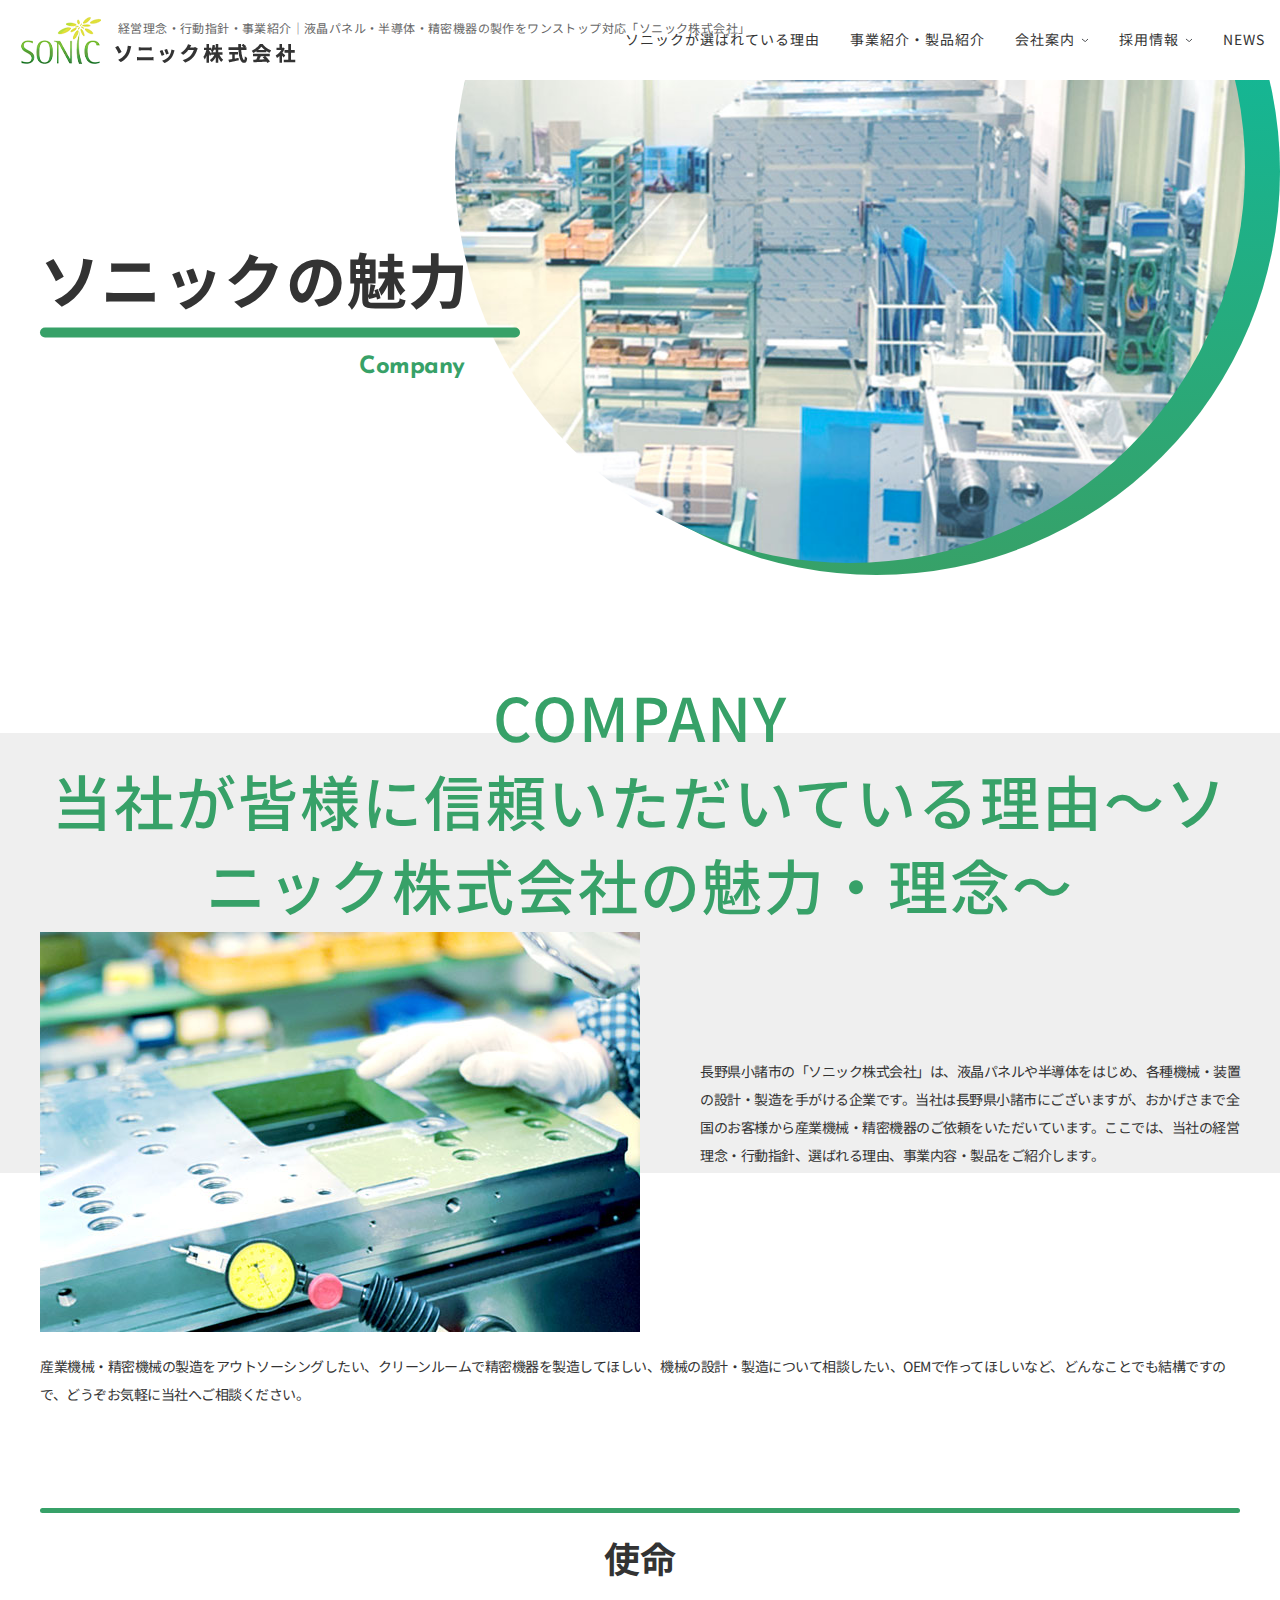
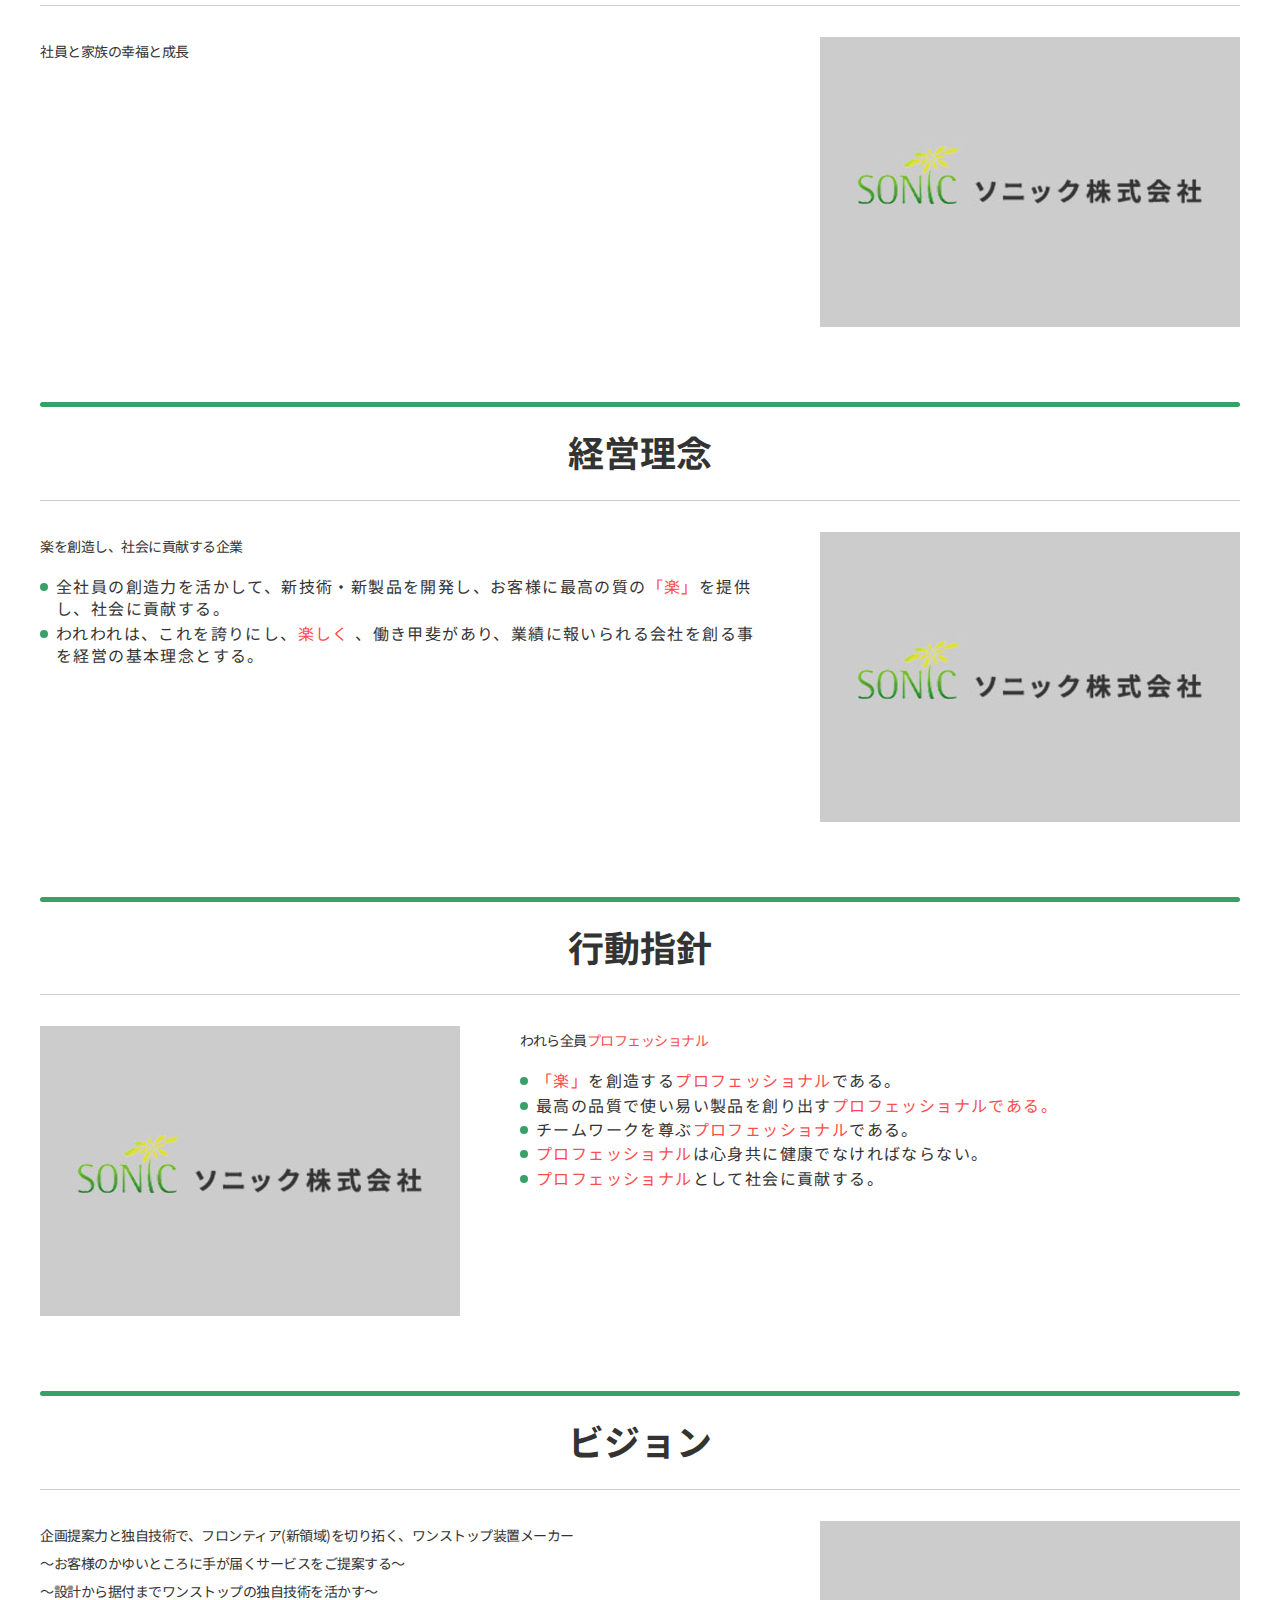
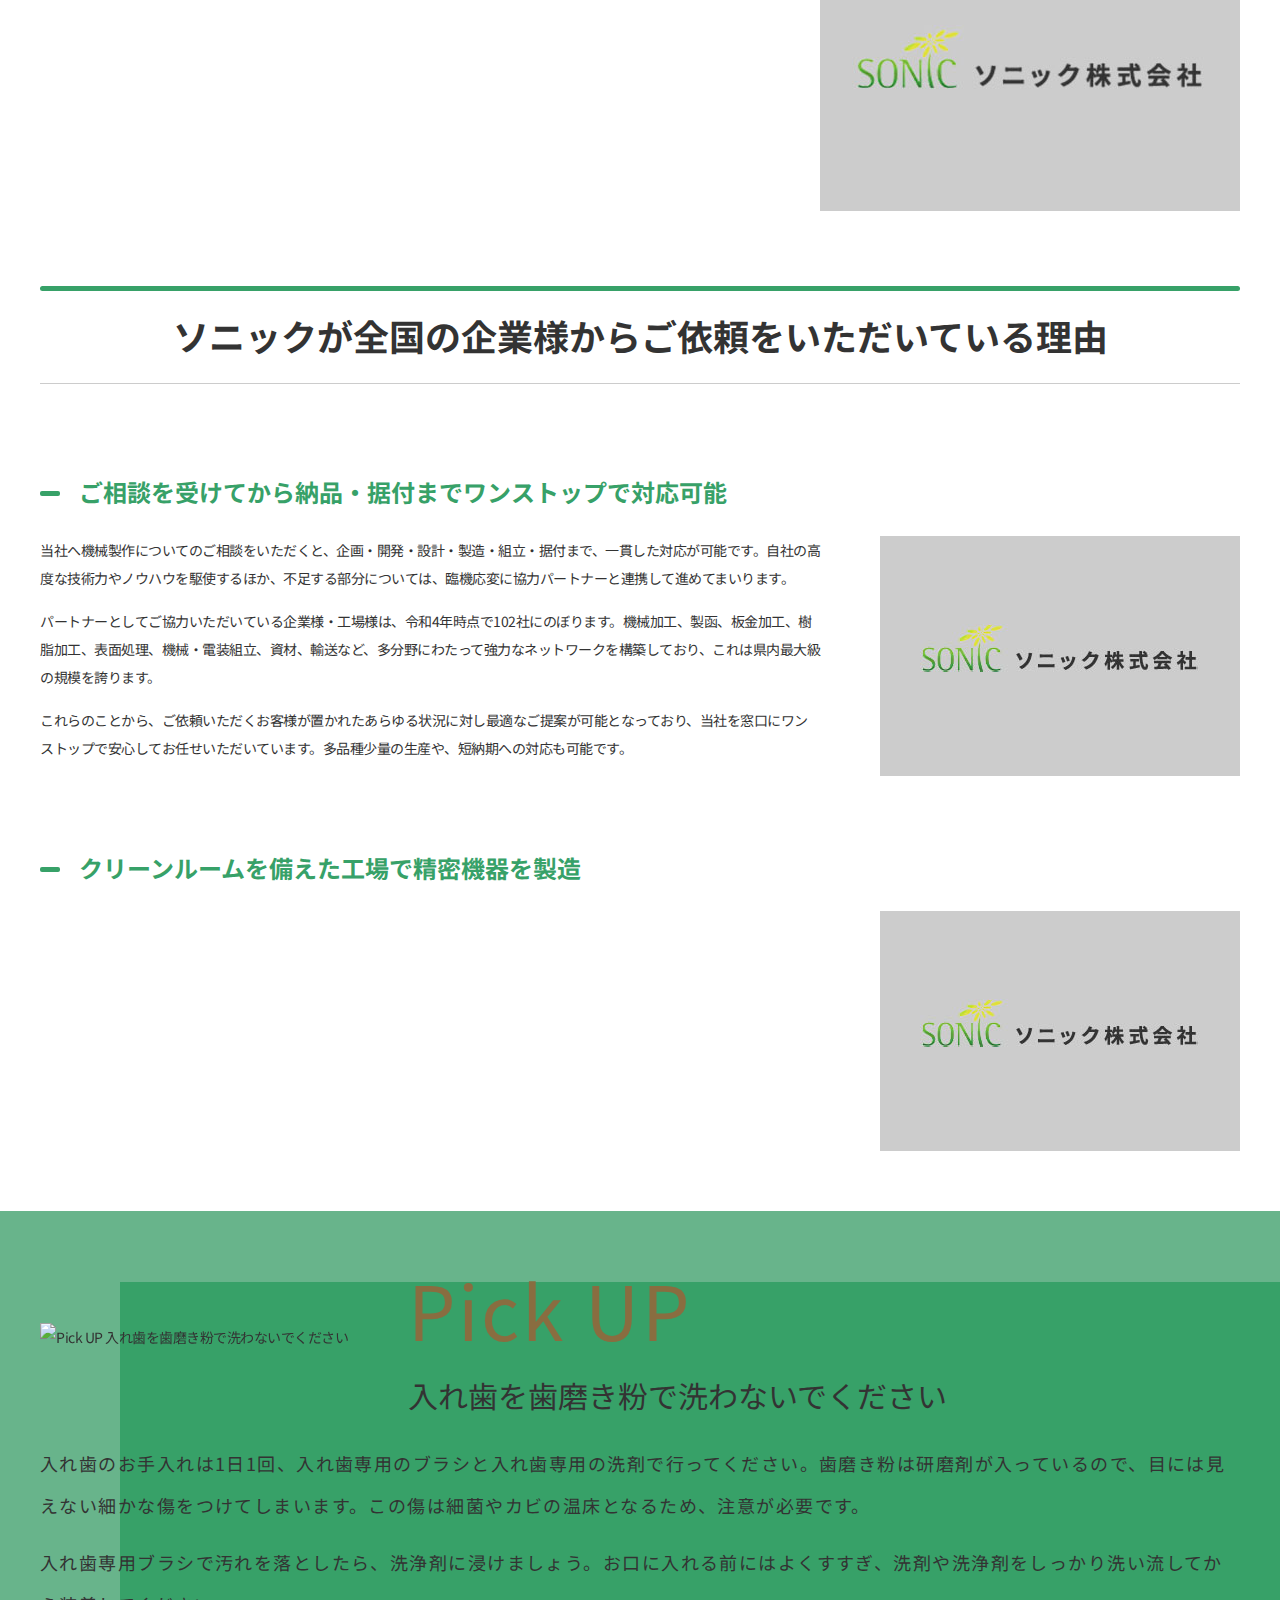
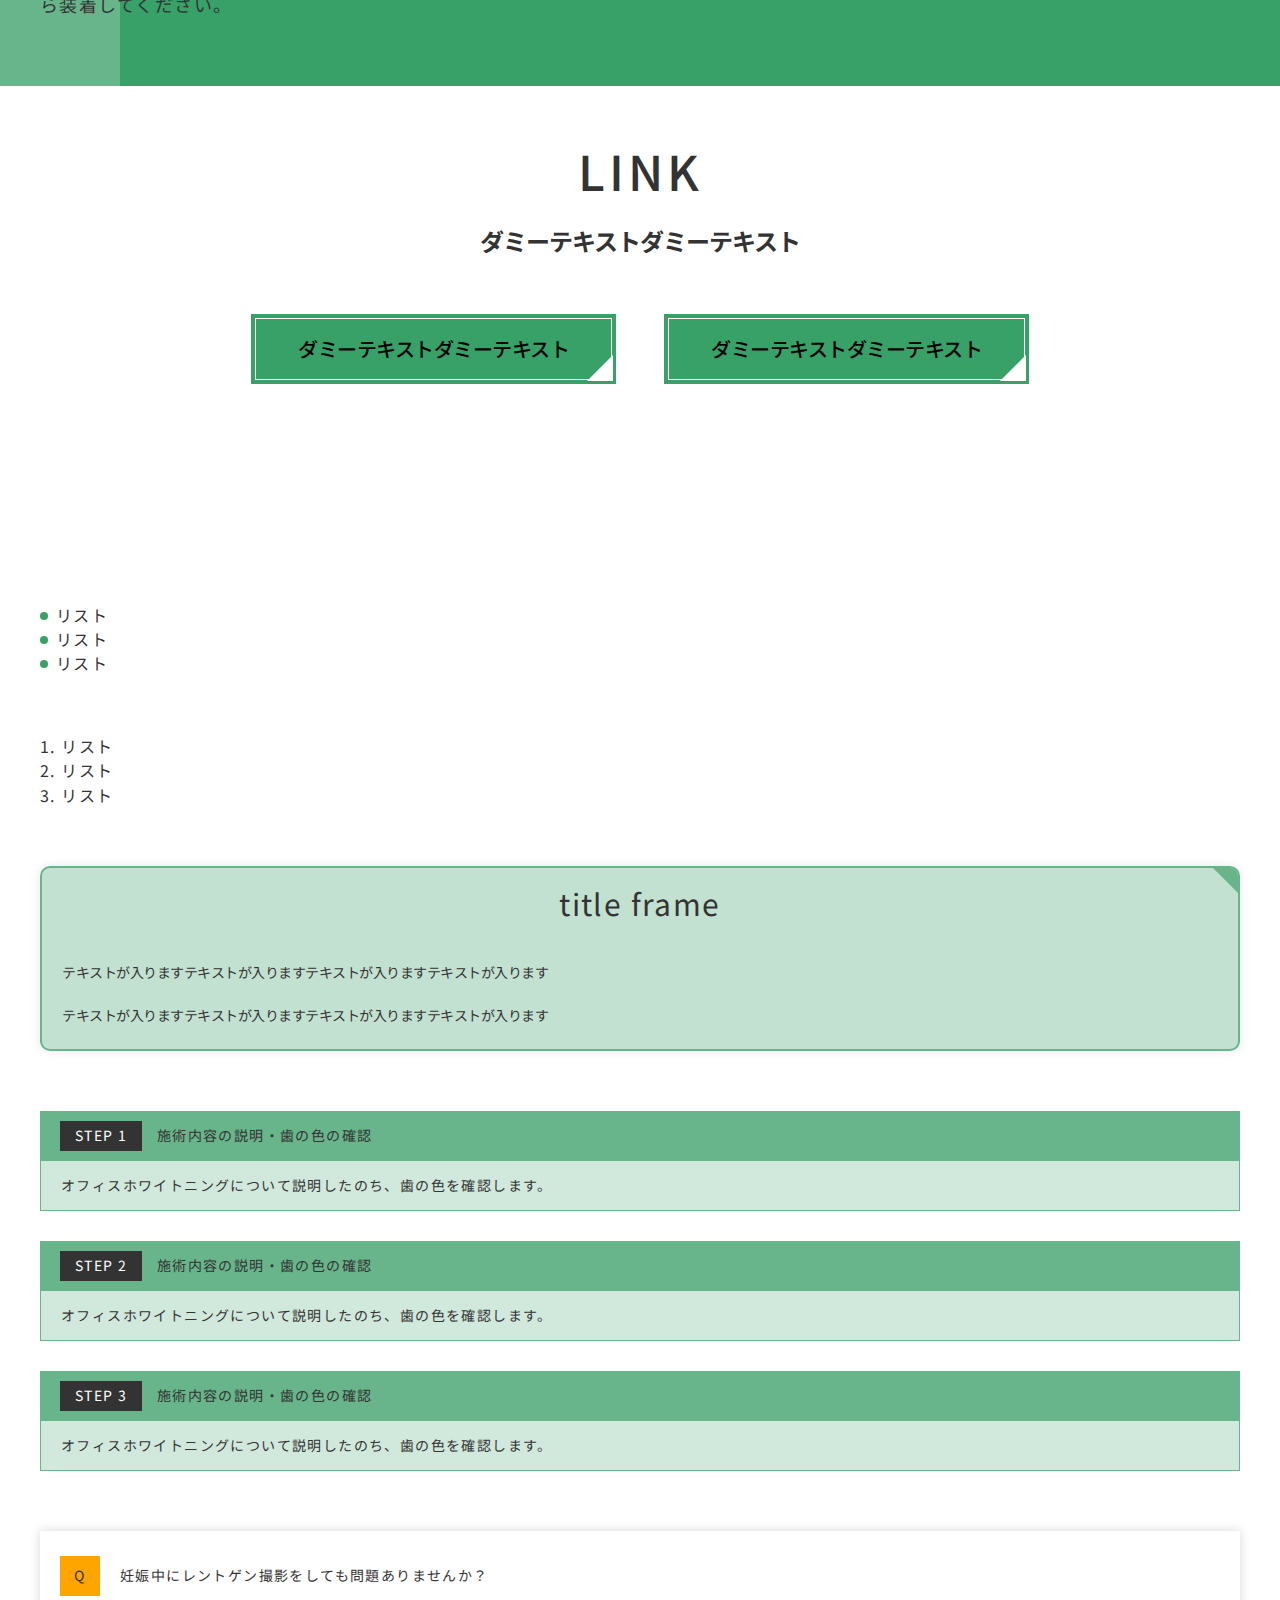
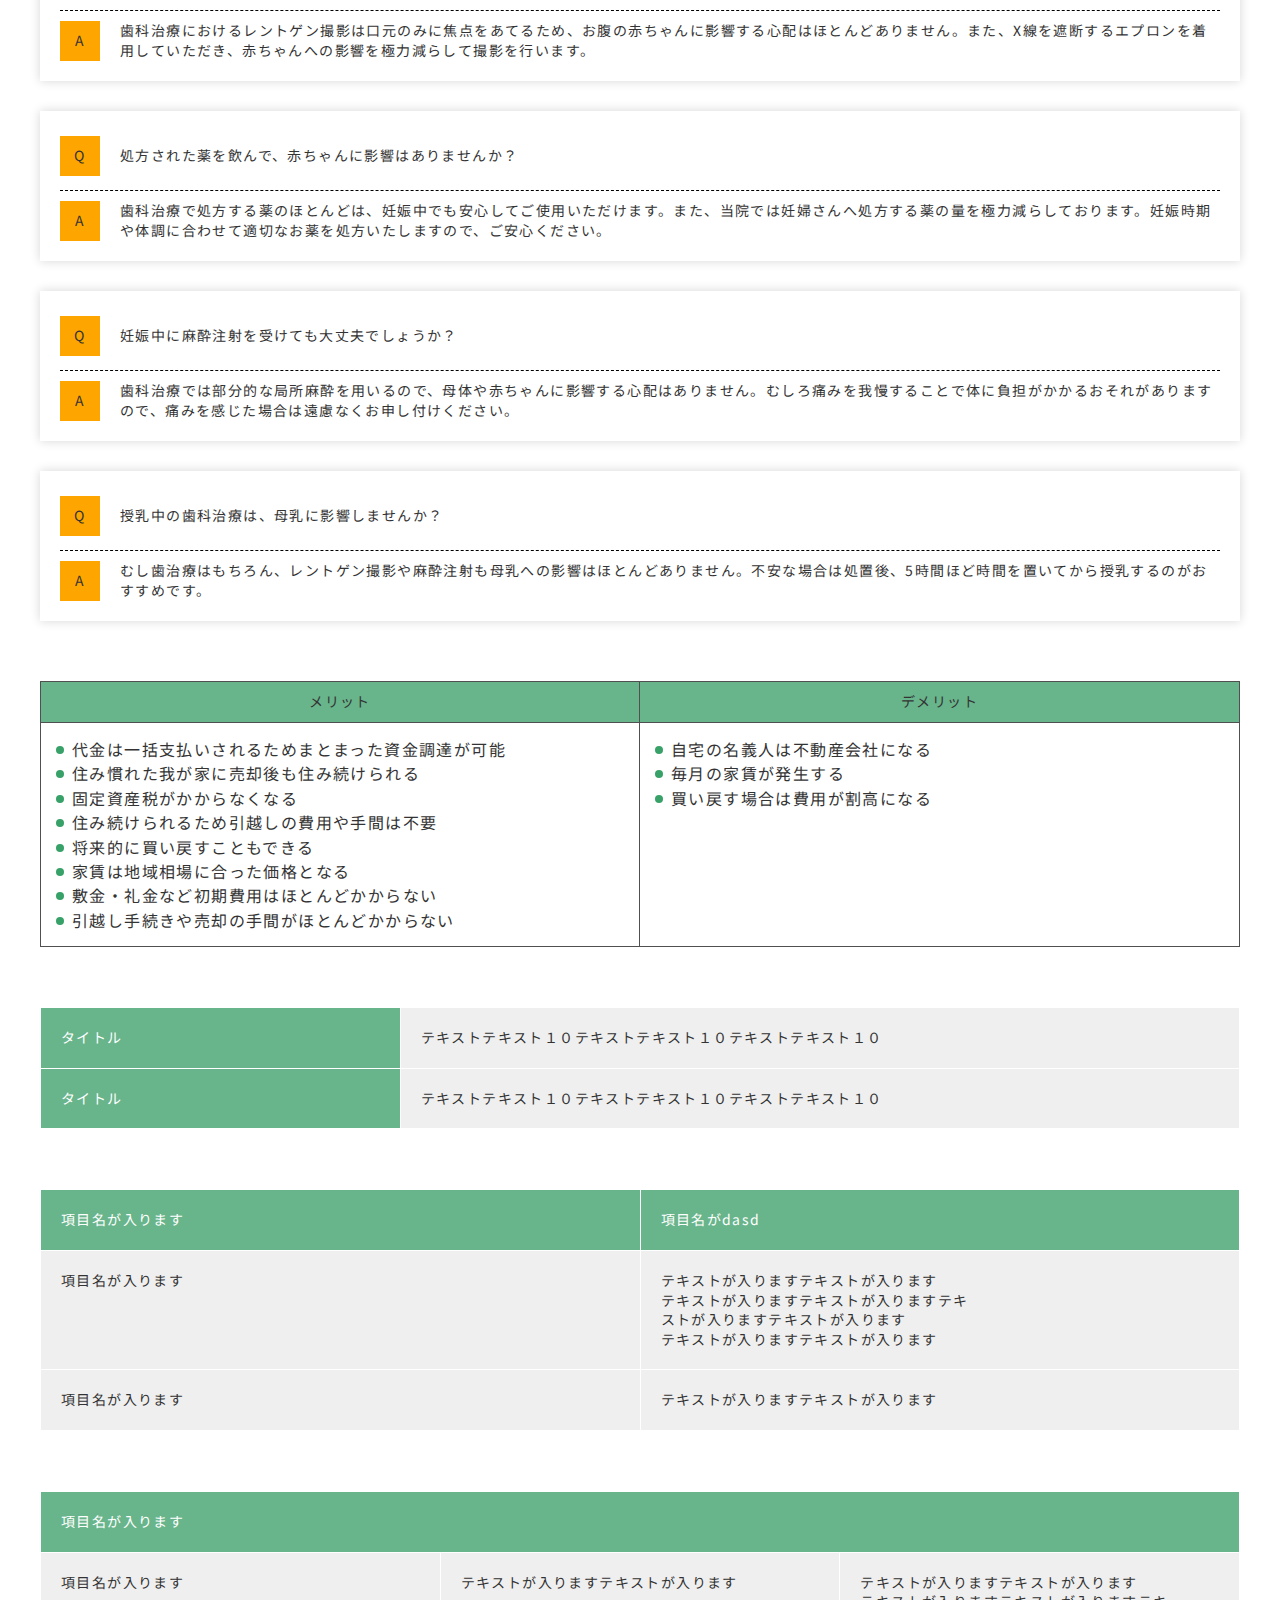
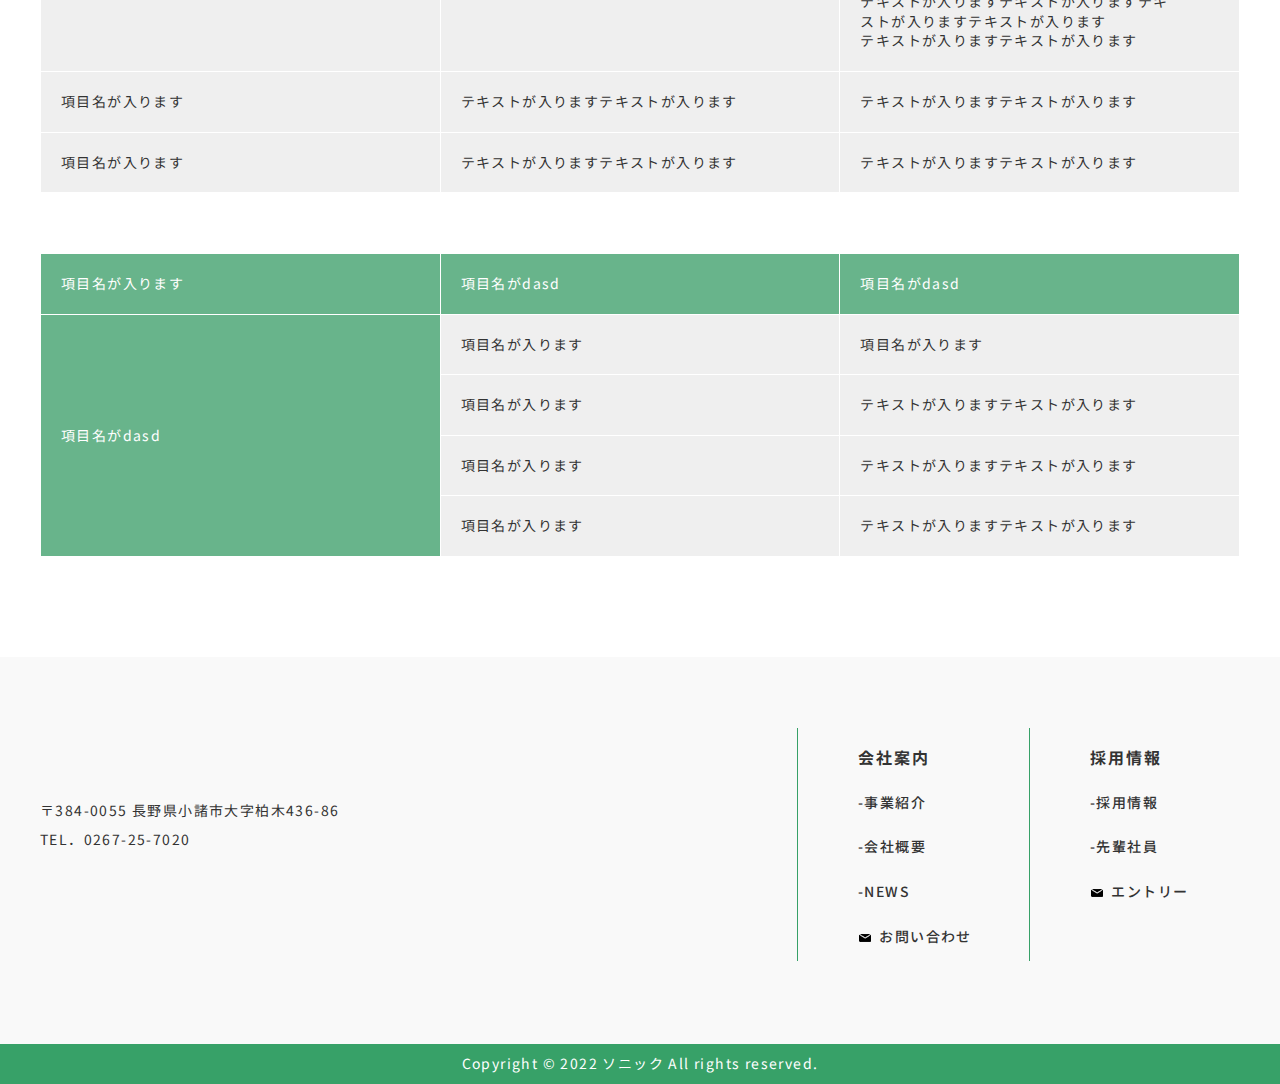
==== company/index.html @ 0eeb857e "update code under" ====
<!Doctype html>
<html lang="ja">

<head>
    <meta charset="UTF-8">
    <meta name="viewport" content="width=device-width, initial-scale=1">
    <meta name="format-detection" content="telephone=no">
    <title>経営理念・行動指針・事業紹介｜液晶パネル・半導体の設計・開発・組立・据付ならソニック株式会社</title>
    <meta name="keywords" content="特徴,魅力,クリーンルーム,精密機器,産業機械,製造,半導体,液晶パネル" />
    <meta name="description"
        content="長野県小諸市の「ソニック株式会社」のサービスの特徴やその魅力についてご説明します。本社クリーンルームでは、液晶パネルや半導体をはじめ精密な産業機械・各種装置を製造し、多種少量のご注文やOEM製品の製作にも対応しています。" />
    <meta http-equiv="Content-Style-Type" content="text/css" />
    <meta http-equiv="Content-Script-Type" content="text/javascript" />
    <link rel="shortcut icon" href="../images/favicon.ico" type="image/x-icon">
    <!-- CSS -->
    <link href="../css/styles.css" rel="stylesheet" type="text/css" />
    <link href="../css/responsive.css" rel="stylesheet" type="text/css" />
    <link href="../css/under.css" rel="stylesheet" type="text/css" />
    <link href="../css/under_responsive.css" rel="stylesheet" type="text/css" />

    <!-- Global site tag (gtag.js) - Google Analytics -->
    <script async src="https://www.googletagmanager.com/gtag/js?id=UA-151246925-73"></script>
    <script>
        window.dataLayer = window.dataLayer || [];
        function gtag() { dataLayer.push(arguments); }
        gtag('js', new Date());

        gtag('config', 'UA-151246925-73');
    </script>

    <script type="application/ld+json">
	{
        "@context": "http://schema.org",
        "@type": "BreadcrumbList",
        "itemListElement": 
        [
            {
                "@type": "ListItem",
                "position": 1,
                "item": {	
                    "@id": "https://www.sonic21.co.jp/",
                    "name": "液晶パネル・半導体の設計・開発・組立・据付ならソニック株式会社"
                }
            },
            {
                "@type": "ListItem",
                "position": 2,
                "item": {
                    "@id": "https://www.sonic21.co.jp/company/index.html",
                    "name": "経営理念・行動指針・事業紹介｜液晶パネル・半導体の設計・開発・組立・据付ならソニック株式会社"
                }
            }
        ]
	}
    </script>

</head>

<body class="under">
    <div id="wrapper">
        <header id="header">
            <div class="container">
                <div class="header-main">
                    <h1>経営理念・行動指針・事業紹介｜液晶パネル・半導体・精密機器の製作をワンストップ対応「ソニック株式会社」</h1>
                    <div class="logo">
                        <a href="https://www.sonic21.co.jp/">
                            <img src="../images/logo.png" loading="lazy" width="275" height="47"
                                alt="「液晶・半導体の設計・開発・組立ならソニック株式会社」">
                        </a>
                    </div>
                    <div class="header-menu">
                        <ul class="menu-list">
                            <li>
                                <a href="company/index.html">
                                    ソニックが選ばれている理由
                                </a>
                            </li>
                            <li>
                                <a href="company/index.html">
                                    事業紹介・製品紹介
                                </a>
                            </li>
                            <li class="dropdown">
                                <span>
                                    会社案内
                                </span>
                                <ul class="sub-menu">
                                    <li>
                                        <a href="company/about.html" class="mu-tam">会社概要</a>
                                    </li>
                                    <li>
                                        <a href="contact/" class="mu-email">お問い合わせ </a>
                                    </li>
                                </ul>
                            </li>

                            <li class="dropdown">
                                <span>
                                    採用情報
                                </span>
                                <ul class="sub-menu sbm">
                                    <li>
                                        <a href="recruit/entry/" class="mu-tam">採用情報・募集要項</a>
                                    </li>
                                    <li>
                                        <a href="recruit/index.html" class="mu-tam">先輩インタビュー</a>
                                    </li>
                                    <li>
                                        <a href="recruit/entry/" class="mu-email">エントリー</a>
                                    </li>
                                </ul>
                            </li>
                            <li>
                                <a href="news/">
                                    NEWS
                                </a>
                            </li>
                        </ul>
                    </div>

                    <div class="hamburger-btn ham-off">
                        <!-- <div class="bar"></div> -->
                        <div class="ham-bg"></div>
                        <div class="ham-hv">
                            <div><span><span></span></span></div>
                            <div><span><span></span></span></div>
                            <div><span><span></span></span></div>
                        </div>
                    </div>
                </div>
            </div>
        </header>
        <!-- end #header-->
        <main id="main" class="main-under">
            <!-- top info = main visual -->
            <div id="mainvisual">
                <div class="container-1200">
                    <div class="uvisual-wrapper">
                        <div class="uvisual-txt">
                            <h2>ソニックの魅力</h2>
                            <p class="upage-title">Company</p>
                        </div>
                        <div class="uvisual-ig">
                            <div class="uvis-img"></div>
                        </div>
                    </div>
                </div>
            </div>
            <!-- end #top_info -->

            <div id="content">
                <div id="topic-path">
                    <ul class="topic-list">
                        <li><a href="#">ホーム</a></li>
                        <li>ソニックの魅力</li>
                    </ul>
                </div>

                <div class="section sech3">
                    <div class="under-bx">
                        <h3 class="h3">
                            <span class="h3-en">
                                company
                            </span>
                            <span class="h3-jp">
                                当社が皆様に信頼いただいている理由～ソニック株式会社の魅力・理念～
                            </span>
                        </h3>

                        <div class="sech3-text mb20">
                            <div class="sech3-img">
                                <img src="../images/under-img01.jpg" alt="当社が皆様に信頼いただいている理由～ソニック株式会社の魅力・理念～">
                            </div>
                            <p>
                                長野県小諸市の「ソニック株式会社」は、液晶パネルや半導体をはじめ、各種機械・装置の設計・製造を手がける企業です。当社は長野県小諸市にございますが、おかげさまで全国のお客様から産業機械・精密機器のご依頼をいただいています。ここでは、当社の経営理念・行動指針、選ばれる理由、事業内容・製品をご紹介します。
                            </p>
                        </div>

                        <p>
                            産業機械・精密機械の製造をアウトソーシングしたい、クリーンルームで精密機器を製造してほしい、機械の設計・製造について相談したい、OEMで作ってほしいなど、どんなことでも結構ですので、どうぞお気軽に当社へご相談ください。
                        </p>
                    </div>
                </div>

                <div class="section sech4 clearfix">
                    <div class="under-bx">
                        <h4 class="h4">使命</h4>
                        <p class="img-r"><img src="../images/under-img02.jpg" alt="使命">
                        </p>
                        <p>
                            社員と家族の幸福と成長
                        </p>
                    </div>
                </div>

                <div class="section sech4 clearfix">
                    <div class="under-bx">
                        <h4 class="h4">経営理念</h4>
                        <p class="img-r"><img src="../images/under-img02.jpg" alt="経営理念">
                        </p>
                        <p>
                            楽を創造し、社会に貢献する企業
                        </p>
                        <ul class="under-list">
                            <li>全社員の創造力を活かして、新技術・新製品を開発し、お客様に最高の質の<span class="red-cl">「楽」</span>を提供し、社会に貢献する。</li>
                            <li>われわれは、これを誇りにし、<span class="red-cl">楽しく</span> 、働き甲斐があり、業績に報いられる会社を創る事を経営の基本理念とする。</li>
                        </ul>
                    </div>
                </div>

                
                <div class="section sech4 clearfix">
                    <div class="under-bx">
                        <h4 class="h4">行動指針</h4>
                        <p class="img-l"><img src="../images/under-img02.jpg" alt="行動指針">
                        </p>
                        <p>
                            われら全員<span class="red-cl">プロフェッショナル</span>
                        </p>
                        <ul class="under-list">
                            <li><span class="red-cl">「楽」</span>を創造する<span class="red-cl">プロフェッショナル</span>である。</li>
                            <li>最高の品質で使い易い製品を創り出す<span class="red-cl">プロフェッショナルである。</span></li>

                            <li>チームワークを尊ぶ<span class="red-cl">プロフェッショナル</span>である。</li>
                            <li><span class="red-cl">プロフェッショナル</span>は心身共に健康でなければならない。</li>
                            <li><span class="red-cl">プロフェッショナル</span>として社会に貢献する。</li>
                        </ul>
                    </div>
                </div>

                <div class="section sech4 clearfix">
                    <div class="under-bx">
                        <h4 class="h4">ビジョン</h4>
                        <p class="img-r"><img src="../images/under-img02.jpg" alt="ビジョン">
                        </p>
                        <p>
                            企画提案力と独自技術で、フロンティア(新領域)を切り拓く、ワンストップ装置メーカー　<br>
                            ～お客様のかゆいところに手が届くサービスをご提案する～ <br>
                            ～設計から据付までワンストップの独自技術を活かす～
                        </p>
                    </div>
                </div>

                <div class="section sech4 clearfix">
                    <div class="under-bx">
                        <h4 class="h4">ソニックが全国の企業様からご依頼をいただいている理由</h4>
                    </div>
                </div>

                <div class="section clearfix sech5">
                    <div class="under-bx">
                        <h5 class="h5">ご相談を受けてから納品・据付までワンストップで対応可能</h5>
                        <p class="img-r "><img src="../images/under-img03.jpg" alt="ご相談を受けてから納品・据付までワンストップで対応可能">
                        </p>
                        <p>
                            当社へ機械製作についてのご相談をいただくと、企画・開発・設計・製造・組立・据付まで、一貫した対応が可能です。自社の高度な技術力やノウハウを駆使するほか、不足する部分については、臨機応変に協力パートナーと連携して進めてまいります。
                        </p>
                        <p>
                            パートナーとしてご協力いただいている企業様・工場様は、令和4年時点で102社にのぼります。機械加工、製函、板金加工、樹脂加工、表面処理、機械・電装組立、資材、輸送など、多分野にわたって強力なネットワークを構築しており、これは県内最大級の規模を誇ります。
                        </p>
                        <p>
                            これらのことから、ご依頼いただくお客様が置かれたあらゆる状況に対し最適なご提案が可能となっており、当社を窓口にワンストップで安心してお任せいただいています。多品種少量の生産や、短納期への対応も可能です。
                        </p>
                    </div>
                </div>

                <div class="section clearfix sech5">
                    <div class="under-bx">
                        <h5 class="h5">クリーンルームを備えた工場で精密機器を製造</h5>
                        <p class="img-r "><img src="../images/under-img03.jpg" alt="クリーンルームを備えた工場で精密機器を製造">
                        </p>
                        
                    </div>
                </div>








                <div class="section">
                    <div class="under-pickup clearfix">
                        <div class="pu-wrapper">
                            <h4>
                                <span class="pu-en">Pick UP</span>
                                <span class="pu-jp">入れ歯を歯磨き粉で洗わないでください</span>
                            </h4>

                            <p class="pu-img"><img src="https://via.placeholder.com/600x400"
                                    alt="Pick UP 入れ歯を歯磨き粉で洗わないでください"></p>

                            <div class="pu-desc">
                                <p>入れ歯のお手入れは1日1回、入れ歯専用のブラシと入れ歯専用の洗剤で行ってください。歯磨き粉は研磨剤が入っているので、目には見えない細かな傷をつけてしまいます。この傷は細菌やカビの温床となるため、注意が必要です。
                                </p>
                                <p>入れ歯専用ブラシで汚れを落としたら、洗浄剤に浸けましょう。お口に入れる前にはよくすすぎ、洗剤や洗浄剤をしっかり洗い流してから装着してください。</p>
                            </div>
                        </div>
                    </div>
                </div>

                <div class="under-link">
                    <div class="lk-head">
                        <h4 class="lk-tt">
                            Link
                        </h4>
                        <p class="lk-desc">
                            ダミーテキストダミーテキスト
                        </p>
                    </div>

                    <ul class="under-anc">
                        <li><a href="#">ダミーテキストダミーテキスト</a></li>
                        <li><a href="#">ダミーテキストダミーテキスト</a></li>
                    </ul>

                </div>

                <div class="section">
                    <ul class="under-list">
                        <li>リスト</li>
                        <li>リスト</li>
                        <li>リスト</li>
                    </ul>
                </div>

                <div class="section">
                    <ul class="under-list ulist-num">
                        <li>リスト</li>
                        <li>リスト</li>
                        <li>リスト</li>
                    </ul>
                </div>

                <div class="section">
                    <div class="under-frame">
                        <h5 class="frm-tt">
                            title frame
                        </h5>
                        <p>テキストが入りますテキストが入りますテキストが入りますテキストが入ります</p>
                        <p>テキストが入りますテキストが入りますテキストが入りますテキストが入ります</p>
                    </div>
                </div>

                <div class="section">
                    <div class="under-step">
                        <dl>
                            <dt>
                                <div class="step-tt">
                                    <span class="step-num">step 1</span>
                                    施術内容の説明・歯の色の確認
                                </div>
                            </dt>
                            <dd>
                                オフィスホワイトニングについて説明したのち、歯の色を確認します。
                            </dd>
                        </dl>
                        <dl>
                            <dt>
                                <div class="step-tt">
                                    <span class="step-num">step 2</span>
                                    施術内容の説明・歯の色の確認
                                </div>
                            </dt>
                            <dd>
                                オフィスホワイトニングについて説明したのち、歯の色を確認します。
                            </dd>
                        </dl>
                        <dl>
                            <dt>
                                <div class="step-tt">
                                    <span class="step-num">step 3</span>
                                    施術内容の説明・歯の色の確認
                                </div>
                            </dt>
                            <dd>
                                オフィスホワイトニングについて説明したのち、歯の色を確認します。
                            </dd>
                        </dl>
                    </div>
                </div>

                <div class="section">
                    <div class="qa-list">
                        <dl class="qa-item">
                            <dt>
                                <span class="qa-kt">Q</span>
                                妊娠中にレントゲン撮影をしても問題ありませんか？
                            </dt>
                            <dd>
                                <span class="qa-kt">A</span>
                                歯科治療におけるレントゲン撮影は口元のみに焦点をあてるため、お腹の赤ちゃんに影響する心配はほとんどありません。また、X線を遮断するエプロンを着用していただき、赤ちゃんへの影響を極力減らして撮影を行います。
                            </dd>
                        </dl>

                        <dl class="qa-item">
                            <dt>
                                <span class="qa-kt">Q</span>
                                処方された薬を飲んで、赤ちゃんに影響はありませんか？
                            </dt>
                            <dd>
                                <span class="qa-kt">A</span>
                                歯科治療で処方する薬のほとんどは、妊娠中でも安心してご使用いただけます。また、当院では妊婦さんへ処方する薬の量を極力減らしております。妊娠時期や体調に合わせて適切なお薬を処方いたしますので、ご安心ください。
                            </dd>
                        </dl>

                        <dl class="qa-item">
                            <dt>
                                <span class="qa-kt">Q</span>
                                妊娠中に麻酔注射を受けても大丈夫でしょうか？
                            </dt>
                            <dd>
                                <span class="qa-kt">A</span>
                                歯科治療では部分的な局所麻酔を用いるので、母体や赤ちゃんに影響する心配はありません。むしろ痛みを我慢することで体に負担がかかるおそれがありますので、痛みを感じた場合は遠慮なくお申し付けください。
                            </dd>
                        </dl>

                        <dl class="qa-item">
                            <dt>
                                <span class="qa-kt">Q</span>
                                授乳中の歯科治療は、母乳に影響しませんか？
                            </dt>
                            <dd>
                                <span class="qa-kt">A</span>
                                むし歯治療はもちろん、レントゲン撮影や麻酔注射も母乳への影響はほとんどありません。不安な場合は処置後、5時間ほど時間を置いてから授乳するのがおすすめです。
                            </dd>
                        </dl>
                    </div>
                </div>

                <div class="section">
                    <div class="under-clm col2">
                        <dl>
                            <dt>
                                メリット
                            </dt>
                            <dd>
                                <ul class="under-list">
                                    <li>代金は一括支払いされるためまとまった資金調達が可能</li>
                                    <li>住み慣れた我が家に売却後も住み続けられる</li>
                                    <li>固定資産税がかからなくなる</li>
                                    <li>住み続けられるため引越しの費用や手間は不要</li>
                                    <li>将来的に買い戻すこともできる</li>
                                    <li>家賃は地域相場に合った価格となる</li>
                                    <li>敷金・礼金など初期費用はほとんどかからない</li>
                                    <li>引越し手続きや売却の手間がほとんどかからない</li>
                                </ul>
                            </dd>
                        </dl>
                        <dl>
                            <dt>
                                デメリット
                            </dt>
                            <dd>
                                <ul class="under-list">
                                    <li>自宅の名義人は不動産会社になる</li>
                                    <li>毎月の家賃が発生する</li>
                                    <li>買い戻す場合は費用が割高になる</li>
                                </ul>
                            </dd>
                        </dl>
                    </div>
                </div>

                <div class="section">
                    <table class="under-tbl tbl-block">
                        <tr>
                            <th class="w30">タイトル</th>
                            <td>テキストテキスト１０テキストテキスト１０テキストテキスト１０</td>
                        </tr>
                        <tr>
                            <th class="w30">タイトル</th>
                            <td>テキストテキスト１０テキストテキスト１０テキストテキスト１０</td>
                        </tr>
                    </table>
                </div>

                <div class="section">
                    <p class="tbl-note sp">※表は左右にスクロールして確認することができます</p>
                    <div class="tbl-scroll">
                        <table class="under-tbl">
                            <thead>
                                <tr>
                                    <th class="w50">項目名が入ります</th>
                                    <th class="w50">項目名がdasd</th>
                                </tr>
                            </thead>
                            <tbody>
                                <tr>
                                    <td>項目名が入ります</td>
                                    <td>テキストが入りますテキストが入ります <br> テキストが入りますテキストが入りますテキ <br>
                                        ストが入りますテキストが入ります <br> テキストが入りますテキストが入ります</td>
                                </tr>
                                <tr>
                                    <td>項目名が入ります</td>
                                    <td>テキストが入りますテキストが入ります</td>
                                </tr>
                            </tbody>
                        </table>
                    </div>
                </div>

                <div class="section">
                    <p class="tbl-note sp">※表は左右にスクロールして確認することができます</p>
                    <div class="tbl-scroll">
                        <table class="under-tbl tbl-fix">
                            <thead>
                                <tr>
                                    <th colspan="3">項目名が入ります</th>
                                </tr>
                            </thead>
                            <tbody>
                                <tr>
                                    <td>項目名が入ります</td>
                                    <td>テキストが入りますテキストが入ります</td>

                                    <td>テキストが入りますテキストが入ります <br> テキストが入りますテキストが入りますテキ <br>
                                        ストが入りますテキストが入ります <br> テキストが入りますテキストが入ります</td>
                                </tr>
                                <tr>
                                    <td>項目名が入ります</td>
                                    <td>テキストが入りますテキストが入ります</td>
                                    <td>テキストが入りますテキストが入ります</td>
                                </tr>
                                <tr>
                                    <td>項目名が入ります</td>
                                    <td>テキストが入りますテキストが入ります</td>

                                    <td>テキストが入りますテキストが入ります</td>
                                </tr>
                            </tbody>
                        </table>
                    </div>
                </div>

                <div class="section">
                    <p class="tbl-note sp">※表は左右にスクロールして確認することができます</p>
                    <div class="tbl-scroll">
                        <table class="under-tbl tbl-fix">
                            <thead>
                                <tr>
                                    <th>項目名が入ります</th>
                                    <th>項目名がdasd</th>
                                    <th>項目名がdasd</th>
                                </tr>
                            </thead>
                            <tbody>
                                <tr>
                                    <th rowspan="4" style="vertical-align: middle;">項目名がdasd</th>
                                    <td>項目名が入ります</td>
                                    <td>項目名が入ります</td>
                                </tr>
                                <tr>
                                    <td>項目名が入ります</td>
                                    <td>テキストが入りますテキストが入ります</td>
                                </tr>
                                <tr>
                                    <td>項目名が入ります</td>
                                    <td>テキストが入りますテキストが入ります</td>
                                </tr>
                                <tr>
                                    <td>項目名が入ります</td>
                                    <td>テキストが入りますテキストが入ります</td>
                                </tr>
                            </tbody>
                        </table>
                    </div>
                </div>

            </div>
            <!-- end #content -->
        </main>
        <!-- end #main -->
        <footer id="footer">
            <div class="footer-top">
                <div class="container-1200">
                    <div class="footer-wrapper">
                        <div class="cols">
                            <div class="col">
                                <div class="ft-info">
                                    <a href="https://www.sonic21.co.jp/" class="ft-logo">
                                        <img src="../images/logo-ft.png" loading="lazy" width="380" height="59"
                                            alt="「液晶・半導体の設計・開発・組立ならソニック株式会社」">
                                    </a>
                                    <ul class="ft-lst">
                                        <li>
                                            〒384-0055 長野県小諸市大字柏木436-86
                                        </li>
                                        <li>
                                            <a href="tel:0267257020"
                                                onclick="gtag('event', 'tel', {'event_category': 'sp'})">
                                                TEL．0267-25-7020</a>
                                        </li>
                                    </ul>
                                </div>
                            </div>
                            <div class="col">
                                <div class="ft-box">
                                    <p class="ft-tt">
                                        会社案内
                                    </p>
                                    <ul class="ft-list">
                                        <li>
                                            <a href="company/index.html">
                                                -事業紹介
                                            </a>
                                        </li>
                                        <li>
                                            <a href="company/about.html">
                                                -会社概要
                                            </a>
                                        </li>
                                        <li>
                                            <a href="news/">
                                                -NEWS
                                            </a>
                                        </li>
                                        <li>
                                            <a href="contact/">
                                                お問い合わせ
                                            </a>
                                        </li>
                                    </ul>
                                </div>
                            </div>
                            <div class="col">
                                <div class="ft-box">
                                    <p class="ft-tt">
                                        採用情報
                                    </p>
                                    <ul class="ft-list">
                                        <li>
                                            <a href="recruit/entry/">
                                                -採用情報
                                            </a>
                                        </li>
                                        <li>
                                            <a href="recruit/index.html">
                                                -先輩社員
                                            </a>
                                        </li>
                                        <li>
                                            <a href="recruit/entry">
                                                エントリー
                                            </a>
                                        </li>
                                    </ul>
                                </div>
                            </div>
                        </div>
                    </div>
                </div>
            </div>
            <div class="copyright">Copyright &copy; 2022 ソニック All rights reserved. </div>
            <div class="scroll-top"></div>
        </footer>
        <!-- end #footer -->
    </div>

    <!-- library -->
    <script src="../js/libs/jquery.js" type="text/javascript"></script>
    <script src="../js/libs/sweetlink/sweetlink.js" type="text/javascript"></script>
    <script src="../js/libs/matchheight/matchHeight.js"></script>
    <script src="../js/libs/wow/wow.min.js"></script>

    <!-- Modules -->
    <script src="../js/modules/common.js" type="text/javascript"></script>

</body>

</html>
---- css/styles.css ----
@import url(../js/libs/aos/aos.css);
@import url(../js/libs/slick/slick.css);
@import url(../js/libs/slick/slick-theme.css);
@import url(../js/libs/wow/wow.css);
@import url("https://fonts.googleapis.com/css2?family=Noto+Sans+JP:wght@100;300;400;500;700;900&display=swap");
@import url("https://fonts.googleapis.com/css2?family=Josefin+Sans:ital,wght@0,100;0,200;0,300;0,400;0,500;0,600;0,700;1,100;1,200;1,300;1,400;1,500;1,600;1,700&display=swap");
*,
*::before,
*::after {
  box-sizing: border-box;
  outline: none;
}

* {
  margin: 0;
  padding: 0;
}

body,
div,
dl,
dt,
dd,
ul,
ol,
li,
h1,
h2,
h3,
h4,
h5,
h6,
pre,
code,
form,
fieldset,
legend,
input,
button,
textarea,
p,
blockquote,
table,
tr,
th,
td {
  margin: 0;
  padding: 0;
}

table {
  width: 100%;
  max-width: 100%;
  border-collapse: collapse;
  border-spacing: 0;
  border: none;
}

fieldset,
img {
  border: 0;
}

img,
iframe {
  max-width: 100%;
  border: 0;
  vertical-align: middle;
  -webkit-backface-visibility: hidden;
  backface-visibility: hidden;
  image-rendering: auto;
}

address,
caption,
cite,
code,
dfn,
em,
th,
var,
optgroup {
  font-style: normal;
  font-weight: normal;
}

del,
ins {
  text-decoration: none;
}

ol,
ul,
li {
  list-style-type: none;
}

caption,
th {
  text-align: left;
}

h1,
h2,
h3,
h4,
h5,
h6 {
  font-weight: normal;
  line-height: 1;
}

q:before,
q:after {
  content: "";
}

abbr,
acronym {
  border: 0;
  font-variant: normal;
}

abbr {
  cursor: help;
}

sup {
  vertical-align: baseline;
}

/*because legend doesn't inherit in IE */
legend {
  color: #000;
}

input,
button,
textarea,
select,
optgroup,
option {
  font-family: inherit;
  font-size: inherit;
  font-style: inherit;
  font-weight: inherit;
}

/*@purpose To enable resizing for IE */
/*@branch For IE6-Win, IE7-Win */
input,
button,
textarea,
select {
  font-size: 100%;
}

strong {
  font-weight: bold;
}

em {
  font-style: italic;
}

th,
td {
  border: 1px solid #999;
  padding: 0.5em;
}

th {
  font-weight: bold;
  text-align: center;
}

caption {
  padding-bottom: 0.5em;
  text-align: right;
}

dfn {
  font-style: normal;
}

address {
  font-style: normal;
  line-height: 1;
}

/* Hides from IE-mac \*/
* html .clearfix {
  height: 1%;
}

.clearfix {
  display: block;
}

/* End hide from IE-mac */
* {
  box-sizing: border-box;
  text-rendering: optimizespeed;
  margin: 0;
  padding: 0;
}

html {
  font-size: 10px;
}

body {
  font-size: 14px;
  min-height: 100vh;
  transform-origin: all 0.3s;
  min-width: 320px;
}

body,
html {
  min-height: 100%;
  margin: auto;
  font-family: "Noto Sans JP", sans-serif;
  line-height: 1.4;
  color: #333333;
  background: #fff;
  letter-spacing: 1.4px;
}
body::-webkit-scrollbar,
html::-webkit-scrollbar {
  width: 0px;
}
body::-webkit-scrollbar-thumb,
html::-webkit-scrollbar-thumb {
  background: #37a168;
  border-radius: 990px;
}
body::-webkit-scrollbar-track,
html::-webkit-scrollbar-track {
  background: transparent;
}

a {
  text-decoration: none;
  color: inherit;
  transition: all 0.3s ease;
}

a:hover {
  text-decoration: none;
}

p:last-child {
  margin-bottom: 0;
}

/*=============================G L O B A L=============================*/
#wrapper {
  max-width: 1920px;
  min-width: 1280px;
  overflow: hidden;
  display: flex;
  flex-direction: column;
  min-height: 100vh;
  margin: 0 auto;
}

.container-full {
  max-width: 100%;
  width: 1920px;
  margin: 0 auto;
  padding: 0 15px;
}

.container {
  width: 1470px;
  max-width: 100%;
  margin: 0 auto;
  padding: 0 15px;
}

.container-1200 {
  width: 1200px;
  max-width: 100%;
  margin: 0 auto;
}

.cols {
  position: relative;
  display: flex;
  flex-wrap: wrap;
  margin: -15px;
}

.col {
  padding: 15px;
}

.img-w-100 img {
  width: 100%;
  height: auto;
  object-fit: cover;
}

.img-h-100 img {
  width: auto;
  height: 100%;
  object-fit: cover;
}

.img-l {
  float: left;
  margin: 0 60px 20px 0;
  line-height: 0;
}

.img-r {
  float: right;
  margin: 0 0 20px 60px;
  line-height: 0;
}

.img-c {
  text-align: center;
  margin: 0 auto 33px;
  line-height: 0;
}

.lk-full {
  position: absolute;
  width: 100%;
  height: 100%;
  top: 0;
  left: 0;
}

.ovh {
  overflow: hidden;
}

.clear {
  clear: both;
}

.clearfix:after {
  content: ".";
  display: block;
  height: 0;
  clear: both;
  visibility: hidden;
}

.no-scroll {
  overflow: hidden;
  -ms-touch-action: none;
  touch-action: none;
  -webkit-overflow-scrolling: auto;
}

.wow {
  animation-duration: 2s;
}

.w30 {
  width: 30%;
}

.w50 {
  width: 50%;
}

.w100 {
  width: 100%;
}

@keyframes fadeIn {
  0% {
    opacity: 0;
  }
  100% {
    opacity: 1;
  }
}
@keyframes fadeInUp {
  from {
    opacity: 0;
    transform: translate3d(0, 20%, 0);
  }
  to {
    opacity: 1;
    transform: translate3d(0, 0, 0);
  }
}
@keyframes fixedMenu {
  0% {
    opacity: 0.7;
    transform: translateY(-100%);
  }
  100% {
    opacity: 1;
    transform: translateY(0);
  }
}
@keyframes showTab {
  from {
    opacity: 0;
  }
  to {
    opacity: 1;
  }
}
@keyframes jelly {
  0%, 100% {
    transform: scale(1, 1);
  }
  25% {
    transform: scale(0.9, 1.1);
  }
  50% {
    transform: scale(1.1, 0.9);
  }
  75% {
    transform: scale(0.95, 1.05);
  }
}
@keyframes infin-box {
  0% {
    opacity: 0;
  }
  5% {
    opacity: 1;
    background-color: red;
  }
  29% {
    opacity: 1;
    background-color: red;
  }
  30% {
    opacity: 0;
  }
  100% {
    opacity: 0;
  }
}
@keyframes header-off1 {
  0% {
    margin: 8px 0 0;
    transform: rotate(-45deg);
  }
  50% {
    margin: 8px 0 0;
    transform: rotate(0);
  }
  100% {
    margin: 0;
    transform: rotate(0);
  }
}
@keyframes header-off2 {
  0% {
    margin: 8px 0 0;
    transform: rotate(45deg);
  }
  50% {
    margin: 8px 0 0;
    transform: rotate(0);
  }
  100% {
    margin: 16px 0 0;
    transform: rotate(0);
  }
}
@keyframes header-on1 {
  0% {
    margin: 0;
    transform: rotate(0);
  }
  50% {
    margin: 8px 0 0;
    transform: rotate(0);
  }
  100% {
    margin: 8px 0 0;
    transform: rotate(-45deg);
  }
}
@keyframes header-on2 {
  0% {
    margin: 16px 0 0;
    transform: rotate(0);
  }
  50% {
    margin: 8px 0 0;
    transform: rotate(0);
  }
  100% {
    margin: 8px 0 0;
    transform: rotate(45deg);
  }
}
@keyframes header-off0 {
  0% {
    transform: scale(0.9);
    opacity: 0;
  }
  100% {
    transform: scale(1);
    opacity: 1;
  }
}
@keyframes header-on0 {
  0% {
    transform: scale(1);
    opacity: 1;
  }
  100% {
    transform: scale(0.9);
    opacity: 0;
  }
}
@keyframes header-button-off0 {
  0% {
    left: 0%;
    opacity: 1;
  }
  65% {
    left: 0%;
    opacity: 1;
  }
  80% {
    left: 100%;
    opacity: 0;
  }
  85% {
    left: -100%;
    opacity: 0;
  }
  100% {
    left: 0%;
    opacity: 1;
  }
}
@keyframes home-loader-off0 {
  0% {
    opacity: 1;
  }
  100% {
    opacity: 0;
  }
}
@keyframes home-loader-on0 {
  0% {
    stroke-dasharray: 0 300%;
  }
  100% {
    stroke-dasharray: 195% 300%;
  }
}
@keyframes scale1 {
  0% {
    transform: scale(1.1);
  }
  100% {
    transform: scale(1);
  }
}
@keyframes ani1 {
  0% {
    width: 100%;
  }
  100% {
    width: 0;
  }
}
.tt-14 {
  font-size: 14px;
}

.tt-12 {
  font-size: 12px;
}

.t-center {
  text-align: center;
}

.t-left {
  text-align: left;
}

.t-right {
  text-align: right;
}

.t-justify {
  text-align: justify;
}

.t-uppercase {
  text-transform: uppercase;
}

.t-capitalize {
  text-transform: capitalize;
}

.f-italic {
  font-style: italic;
}

.f-black {
  font-weight: 900;
}

.f-bold {
  font-weight: bold;
}

.f-medium {
  font-weight: 500;
}

.f-light {
  font-weight: 300;
}

.f-normal {
  font-weight: normal;
}

.mr0 {
  margin-right: 0 !important;
}

.ml0 {
  margin-left: 0 !important;
}

.m0 {
  margin: 0 !important;
}

.mb0 {
  margin-bottom: 0px !important;
}

.mb5 {
  margin-bottom: 5px !important;
}

.mb10 {
  margin-bottom: 10px !important;
}

.mb15 {
  margin-bottom: 15px !important;
}

.mb20 {
  margin-bottom: 20px !important;
}

.mb25 {
  margin-bottom: 25px !important;
}

.mb30 {
  margin-bottom: 30px !important;
}

.mt0 {
  margin-top: 0px !important;
}

.mt5 {
  margin-top: 5px !important;
}

.mt10 {
  margin-top: 10px !important;
}

.mt15 {
  margin-top: 15px !important;
}

.mt20 {
  margin-top: 20px !important;
}

.mt25 {
  margin-top: 25px !important;
}

.mt30 {
  margin-top: 30px !important;
}

.btn {
  width: 220px;
  height: 60px;
  border: 2px solid transparent;
  background-color: #fff;
  display: flex;
  align-items: center;
  justify-content: center;
  position: relative;
  transition: all 0.3s ease;
}
.btn span {
  font-size: 18px;
  transition: all 0.3s ease;
}
.btn::after {
  content: "";
  width: 18px;
  height: 8px;
  background-image: url("../images/ic-right.png");
  background-size: cover;
  transition: all 0.3s ease;
  position: absolute;
  top: 50%;
  right: 7px;
  transform: translateY(-50%);
  transition: all 0.3s ease;
}
.btn:hover::after {
  right: 3px;
}
.btn.btn-g {
  border-color: #37a168;
}
.btn.btn-g span {
  color: #37a168;
}
.btn.btn-g:hover {
  background-color: #37a168;
}
.btn.btn-g:hover span {
  color: #fff;
}
.btn.btn-g:hover::after {
  filter: brightness(0) invert(1);
}
.btn.btn-w {
  border-color: #fff;
  background-color: transparent;
}
.btn.btn-w span {
  color: #fff;
}
.btn.btn-w::after {
  filter: brightness(0) invert(1);
}
.btn.btn-w:hover {
  background-color: #fff;
}
.btn.btn-w:hover span {
  color: #37a168;
}
.btn.btn-w:hover::after {
  filter: none;
}

.hamburger-btn {
  width: 70px;
  height: 70px;
  position: relative;
  cursor: pointer;
  z-index: 99;
  border-radius: 100%;
  transition: all 0.3s ease;
  display: none;
}
.hamburger-btn .bar {
  width: 30px;
  height: 3px;
  position: absolute;
  top: 50%;
  left: 50%;
  transform: translate(-50%, -50%);
  background-color: #37a168;
  border-radius: 2px;
  transition: all 0.3s ease;
}
.hamburger-btn .bar::before, .hamburger-btn .bar::after {
  content: "";
  width: 30px;
  height: 3px;
  position: absolute;
  left: 0;
  border-radius: 2px;
  background-color: #37a168;
  transition: all 0.3s ease;
}
.hamburger-btn .bar::before {
  top: -8px;
}
.hamburger-btn .bar::after {
  top: 8px;
}
.hamburger-btn.--active .bar {
  background-color: transparent;
}
.hamburger-btn.--active .bar::before {
  top: 0;
  transform: rotate(45deg);
}
.hamburger-btn.--active .bar::after {
  top: 0;
  transform: rotate(135deg);
}
.hamburger-btn.ham-off .ham-bg {
  animation: header-off0 375ms ease-in-out forwards;
}
.hamburger-btn.ham-off .ham-hv div:nth-child(1) {
  animation: header-off1 0.75s ease-in-out forwards;
}
.hamburger-btn.ham-off .ham-hv div:nth-child(1) span span {
  animation: header-button-off0 2.5s ease-in-out 0s infinite;
}
.hamburger-btn.ham-off .ham-hv div:nth-child(2) span span {
  animation: header-button-off0 2.5s ease-in-out 0.15s infinite;
}
.hamburger-btn.ham-off .ham-hv div:nth-child(3) {
  animation: header-off2 0.75s ease-in-out forwards;
}
.hamburger-btn.ham-off .ham-hv div:nth-child(3) span span {
  animation: header-button-off0 2.5s ease-in-out 0.3s infinite;
}
.hamburger-btn .ham-bg {
  position: absolute;
  width: 100%;
  height: 100%;
  top: 0;
  left: 0;
  background-color: #37a168;
  border-radius: 100%;
  transition: all 0.3s ease;
}
.hamburger-btn .ham-hv {
  display: block;
  width: 34px;
  height: 18px;
  position: absolute;
  top: 50%;
  left: 50%;
  margin: -9px 0 0 -17px;
  animation: fadeIn 375ms ease-in-out 0.1875s forwards;
  opacity: 0;
}
.hamburger-btn .ham-hv div {
  width: 100%;
  height: 1px;
  position: absolute;
  top: 0;
  left: 0;
  overflow: hidden;
  -webkit-backface-visibility: hidden;
  backface-visibility: hidden;
}
.hamburger-btn .ham-hv div:nth-child(2) {
  margin: 8px 0 0;
}
.hamburger-btn .ham-hv div:nth-child(3) {
  margin: 16px 0 0;
}
.hamburger-btn .ham-hv div span {
  display: block;
  width: 100%;
  height: 100%;
  position: absolute;
  top: 0;
  left: 0;
  overflow: hidden;
}
.hamburger-btn .ham-hv div span span {
  background: rgb(255, 255, 255);
  transition-duration: 375ms;
  transition-timing-function: ease-in-out;
}
.hamburger-btn .ham-hv div > span {
  background-color: rgba(55, 161, 104, 0);
}
.hamburger-btn:hover .ham-hv div:nth-child(2) > span {
  left: 25%;
}
.hamburger-btn.ham-on .ham-bg {
  animation: header-on0 375ms ease-in-out forwards;
}
.hamburger-btn.ham-on .ham-hv {
  opacity: 0;
}
.hamburger-btn.ham-on .ham-hv div > span {
  background-color: #37a168;
}
.hamburger-btn.ham-on .ham-hv div span span {
  background-color: rgba(255, 255, 255, 0);
}
.hamburger-btn.ham-on .ham-hv div:nth-child(1) {
  animation: header-on1 0.75s ease-in-out forwards;
}
.hamburger-btn.ham-on .ham-hv div:nth-child(2) {
  opacity: 0;
}
.hamburger-btn.ham-on .ham-hv div:nth-child(3) {
  animation: header-on2 0.75s ease-in-out forwards;
}

.scroll-top {
  position: fixed;
  bottom: 40px;
  right: 30px;
  width: 45px;
  height: 45px;
  background-color: #f2db55;
  border-radius: 100%;
  cursor: pointer;
  z-index: 98;
  overflow: hidden;
  transition: all 0.3s ease;
  opacity: 0;
  visibility: hidden;
}
.scroll-top.--active {
  opacity: 1;
  visibility: visible;
}
.scroll-top::before {
  content: "";
  position: absolute;
  top: 47%;
  left: 50%;
  transform: translate(-50%, -50%);
  background: url("../images/svg/ic-scrolltop.svg") center no-repeat;
  width: 16px;
  height: 10px;
  filter: brightness(0) invert(1);
  transform: translate(-50%, -50%);
  transition: all 0.3s ease;
}

#topic-path {
  padding: 15px 0;
  display: none;
}
#topic-path .topic-list {
  display: flex;
  flex-wrap: wrap;
  justify-content: flex-end;
}
#topic-path li {
  font-size: 14px;
  position: relative;
}
#topic-path li::after {
  content: ">";
  font-size: 16px;
  display: inline-block;
  margin: 0 4px;
}
#topic-path a:hover {
  color: #37a168;
}

.main-cl {
  color: #37a168;
}

/*============================= H_E_A_D_E_R =============================*/
#header {
  background: #fff;
  width: 100%;
  transition: all 0.3s ease;
  height: 80px;
  display: flex;
  align-items: center;
  position: fixed;
  top: 0;
  left: 0;
  width: 100%;
  z-index: 99;
}
#header h1 {
  color: #666666;
  font-size: 12px;
  position: absolute;
  top: 5px;
  left: 97px;
  letter-spacing: 0.4px;
  transform: translateX(6px);
  transition: all 0.3s ease;
}
#header.--fix {
  background-color: #37a168;
}
#header.--fix h1 {
  color: #fff;
}
#header.--fix .logo {
  filter: brightness(0) invert(1);
}
#header .logo {
  transform: translateX(6px);
  transition: all 0.3s ease;
}

.header-main {
  display: flex;
  align-content: center;
  justify-content: space-between;
  position: relative;
}

.menu-list {
  position: relative;
  display: flex;
  align-items: center;
  height: 100%;
  column-gap: 60px;
  letter-spacing: 1px;
}
.menu-list a {
  position: relative;
  display: flex;
  align-items: center;
  justify-content: space-between;
  transition: all 0.3s ease;
}
.menu-list .--active a {
  color: #37a168;
}
.menu-list .--active .--active > a {
  background-color: #37a168;
  color: white;
}

.dropdown {
  position: relative;
}
.dropdown .dropdown:hover > a {
  background-color: #37a168;
  color: white;
}
.dropdown span {
  padding: 10px 14px 12px 0;
  padding-right: 14px;
  transition: all 0.3s ease;
}
.dropdown span::before {
  content: "";
  position: absolute;
  right: 0;
  top: 50%;
  transform: translateY(-50%);
  background-image: url("../images/svg/arrow-down.svg");
  background-size: cover;
  width: 8px;
  height: 4px;
  transition: all 0.3s;
}

.sub-menu {
  position: absolute;
  top: calc(100% + 12px);
  left: 0;
  width: 100%;
  min-width: 130px;
  background-color: #f2f2f2;
}
.sub-menu .sub-menu {
  top: 0;
  left: 100%;
}
.sub-menu li {
  border-bottom: 1px solid #fff;
}
.sub-menu li:last-child {
  border: none;
}
.sub-menu.sbm .mu-tam {
  padding-left: 10px;
  letter-spacing: -1px;
}
.sub-menu.sbm .mu-email {
  padding-left: 6px;
  letter-spacing: -2px;
}
.sub-menu .mu-tam::before {
  content: "";
  display: inline-block;
  width: 0;
  height: 0;
  border-style: solid;
  border-width: 3px 0 3px 6px;
  border-color: transparent transparent transparent #333333;
  margin-right: 5px;
  transform: translateY(-2px);
  transition: all 0.3s ease;
}
.sub-menu .mu-email::before {
  content: "";
  display: inline-block;
  background-image: url("../images/svg/ic-email.svg");
  background-size: cover;
  width: 12px;
  height: 8px;
  margin-right: 6px;
  transform: translateY(-1px);
  transition: all 0.3s ease;
}
.sub-menu a,
.sub-menu span {
  padding: 11px 6px 12px 14px;
  display: block;
  font-size: 12px;
  font-weight: 400;
}
.sub-menu a {
  letter-spacing: 0;
  position: relative;
}

/*============================= F_O_O_T_E_R =============================*/
#footer {
  display: block;
  clear: both;
  text-align: left;
  margin-top: auto;
}
#footer .copyright {
  display: flex;
  align-items: center;
  justify-content: center;
  height: 40px;
  text-align: center;
  color: #fff;
  background: #37a168;
  letter-spacing: 1.4px;
}
#footer .footer-top {
  background-color: #f9f9f9;
  padding: 47px 0 98px;
}
#footer .col {
  border-left: 1px #37a168 solid;
}
#footer .col:nth-child(1) {
  width: calc(100% - 458px);
  border: none;
}
#footer .col:nth-child(2) {
  width: 232px;
}
#footer .col:nth-child(3) {
  width: 226px;
}
#footer .col:nth-child(2), #footer .col:nth-child(3) {
  margin-top: 39px;
}
#footer .ft-logo {
  margin-bottom: 38px;
  display: block;
}
#footer .ft-lst li {
  margin-bottom: 9px;
}
#footer .ft-lst li:last-child {
  margin-bottom: 0;
}
#footer .ft-box {
  padding-left: 45px;
}
#footer .ft-tt {
  font-weight: bold;
  font-size: 16px;
  margin-bottom: 21px;
  line-height: 1.8;
  letter-spacing: 2px;
}
#footer .ft-list li {
  margin-bottom: 25px;
}
#footer .ft-list li:last-child {
  margin-bottom: 0;
}
#footer .ft-list li:last-child a::before {
  content: "";
  display: inline-block;
  background-image: url("../images/svg/ic-email.svg");
  background-size: cover;
  width: 12px;
  height: 8px;
  margin-right: 5px;
  transform: translate(1px, 0);
}
#footer .ft-list a {
  font-weight: 500;
  position: relative;
  letter-spacing: 1.4px;
}
#footer .ft-list a:hover {
  color: #37a168;
}

/*============================= C_O_N_T_E_N_T =============================*/
#main {
  margin-top: 80px;
}

.index #mainvisual .visual-wrapper {
  position: relative;
}
.index #mainvisual .visual-head {
  position: absolute;
  top: calc(40% + 2px);
  left: 0;
  transform: translateY(-50%);
  z-index: 2;
}
.index #mainvisual .visual-title {
  font-size: 85px;
  font-weight: 800;
  margin-bottom: 48px;
}
.index #mainvisual .visual-title .fs-small {
  font-size: 62.3529%;
  margin-left: -14px;
}
.index #mainvisual .visual-title .vis-tb {
  padding-left: 52px;
  display: block;
  margin-top: 16px;
}
.index #mainvisual .visual-label {
  display: inline-block;
  font-size: 30px;
  letter-spacing: 4.4px;
  color: #fff;
  background-color: #37a168;
  border-radius: 20px;
  padding: 5px 21px 8px 28px;
  font-weight: bold;
  line-height: 1;
  margin-left: 23px;
}
.index #mainvisual .visual-contact {
  position: absolute;
  bottom: 41px;
  right: calc((100vw - 100%) / -2);
  z-index: 1;
}
.index #mainvisual .visual-contact::after {
  content: "";
  position: absolute;
  top: 0;
  left: 0;
  width: 100%;
  height: 100%;
  z-index: -1;
  transform: translate(0, 5px);
  border-radius: 100px 0 0 100px;
  background-color: #147546;
}
.index #mainvisual .v-contact-wrap {
  position: relative;
  width: 100%;
  width: 508px;
  height: 200px;
  display: flex;
  flex-direction: column;
  justify-content: center;
  padding-left: 64px;
  border-radius: 100px 0 0 100px;
  background-color: #fff;
  z-index: 0;
}
.index #mainvisual .vis-cont-tt {
  font-size: 26px;
  font-weight: bold;
  color: #147546;
  letter-spacing: 1.8px;
  padding-bottom: 10px;
  padding-left: 7px;
  margin-bottom: 7px;
  position: relative;
}
.index #mainvisual .vis-cont-tt::after {
  content: "";
  position: absolute;
  bottom: 0;
  left: -20px;
  width: 202px;
  height: 1px;
  background-color: #cccccc;
}
.index #mainvisual .vis-tell {
  font-weight: bold;
  font-size: 28px;
  position: relative;
  margin-bottom: 13px;
  letter-spacing: 0px;
}
.index #mainvisual .vis-tell::before {
  content: "";
  background-image: url("../images/svg/ic-tell.svg");
  width: 14px;
  height: 20px;
  display: inline-block;
  margin-right: 8px;
}
.index #mainvisual .vis-lk {
  width: 224px;
  height: 50px;
  border-radius: 4px;
  background-color: #f2db55;
  font-weight: 500;
  position: relative;
  display: flex;
  align-items: center;
  justify-content: center;
  transform: translate(-5px, -5px);
}
.index #mainvisual .vis-lk::before {
  content: "";
  display: inline-block;
  background-image: url("../images/ic-email3.png");
  filter: brightness(0) invert(0);
  background-size: cover;
  width: 20px;
  height: 14px;
  margin-right: 10px;
  transition: all 0.3s ease;
}
.index #mainvisual .vis-lk span {
  font-size: 18px;
}
.index #mainvisual .vis-lk:hover {
  background-color: #37a168;
  color: #fff;
}
.index #mainvisual .vis-lk:hover::before {
  filter: brightness(0) invert(1);
}
.index #mainvisual .slick-list {
  overflow: visible;
}
.index #mainvisual .slick-active .vis-ig {
  animation: scale1 6s linear forwards;
}
.index #mainvisual .vis-nw {
  position: relative;
  overflow: hidden;
  border-radius: 100%;
  height: 100%;
}
.index #mainvisual .visual-img {
  width: 1003px;
  height: 1003px;
  margin: 0 -35px 0 auto;
  margin-top: -232px;
  position: relative;
  z-index: 0;
}
.index #mainvisual .visual-img::after {
  content: "";
  position: absolute;
  width: 100%;
  height: 100%;
  top: 0;
  left: 0;
  transform: translate(22px, -4px);
  width: 1024px;
  height: 1024px;
  background-image: linear-gradient(to top, #37a168 0%, #00c3ae 100%);
  border-radius: 100%;
  z-index: -1;
}
.index #mainvisual .visual-img::before {
  content: "";
  position: absolute;
  bottom: 15%;
  left: 61px;
  width: 183px;
  height: 8px;
  background-color: #37a168;
  border-radius: 10px;
  z-index: -1;
}
.index #mainvisual .visual-img img {
  height: 100%;
  object-fit: cover;
  border-radius: 100%;
}
.index #mainvisual .visual-img p {
  display: none;
}
.index #mainvisual .visual-img a {
  display: none;
}
.index #mainvisual .vis-ig {
  position: absolute;
  width: 100%;
  height: 100%;
  top: 0;
  left: 0;
  background-repeat: no-repeat;
  background-position: -311px 17px;
  border-radius: 100%;
}
.index #mainvisual .slick-dots {
  position: absolute;
  bottom: 100px;
  left: calc(14% + 8px);
  width: auto;
}
.index #mainvisual .slick-dots li {
  width: auto;
  height: auto;
  display: none;
  margin: 0;
}
.index #mainvisual .slick-dots li.slick-active {
  display: block;
}
.index #mainvisual .slick-dots li.slick-active .pagi-number svg circle {
  animation: home-loader-on0 6s linear forwards;
}
.index #mainvisual .visual-pagi {
  display: flex;
  position: relative;
  transition: all 0.3s ease;
}
.index #mainvisual .visual-pagi:hover {
  color: #37a168;
}
.index #mainvisual .pagi-number {
  font-family: "Josefin Sans";
  font-size: 72px;
  line-height: 1;
  position: relative;
}
.index #mainvisual .pagi-number svg {
  top: 0;
  left: 0;
  position: absolute;
  width: 170px;
  height: 170px;
  transform: translate(-56%, -13%) rotate(17deg);
}
.index #mainvisual .pagi-number svg circle {
  animation: home-loader-off0 0.5s ease-in-out forwards;
  fill: transparent;
  stroke-width: 10;
  stroke-dasharray: 0% 300%;
}
.index #mainvisual .recruit-circle {
  stroke: #37a168;
  background: transparent;
}
.index #mainvisual .pagi-tt {
  padding: 0 0 0 19px;
}
.index #mainvisual .pagi-tt span {
  display: block;
}
.index #mainvisual .pagi-tt-jp {
  font-size: 48px;
  font-weight: bold;
  line-height: 1;
  letter-spacing: 5px;
  position: relative;
}
.index #mainvisual .pagi-tt-en {
  font-family: "Josefin Sans";
  font-weight: 600;
  font-size: 18px;
  color: #37a168;
  text-align: left;
  margin: 13px 0 0 5px;
  letter-spacing: 0px;
}

.sonic {
  padding: 64px 0 127px;
  overflow: hidden;
  position: relative;
  z-index: 0;
}
.sonic::after {
  content: "";
  position: absolute;
  top: 233px;
  left: 0;
  height: 100%;
  width: 200vw;
  background-color: #efefef;
  z-index: -1;
}
.sonic::before {
  content: "";
  width: 50%;
  height: 360px;
  position: absolute;
  bottom: 0;
  right: 0;
  background-color: #fff;
}
.sonic .sonic-asd {
  position: relative;
  z-index: 0;
}
.sonic .sonic-sld {
  overflow: hidden;
}
.sonic .sonic-slider {
  margin: -30px;
  position: relative;
}
.sonic .sonic-box {
  margin: 30px;
  float: left;
}
.sonic .sonic-box img {
  border-radius: 2px;
  height: auto;
}
.sonic .sonic-txt {
  width: 1200px;
  max-width: 100%;
  margin: 0 auto;
  position: relative;
  display: flex;
  align-items: center;
  justify-content: flex-end;
  margin-top: -70px;
}
.sonic .sonic-title {
  position: relative;
  color: #37a168;
  font-family: "Josefin Sans";
  width: calc(100% - 765px);
  display: flex;
  align-items: flex-end;
  justify-content: flex-end;
  padding-right: 32px;
  margin-bottom: 45px;
  z-index: 0;
}
.sonic .sonic-title .sonic-bg {
  font-size: 72px;
  line-height: 1;
  text-transform: uppercase;
}
.sonic .sonic-title .sonic-sm {
  font-weight: 600;
  font-size: 18px;
  line-height: 1;
  letter-spacing: 0.6px;
  margin: 0 17px 16px 0;
  position: relative;
}
.sonic .sonic-title .sonic-sm::before {
  content: "";
  position: absolute;
  bottom: 5px;
  right: 70px;
  width: 100vw;
  height: 3px;
  background-color: #37a168;
  border-radius: 2px;
}
.sonic .sonic-text {
  background-color: #fff;
  padding: 52px 58px;
  box-shadow: 0 0 19px 8px rgba(0, 0, 0, 0.03);
  width: 765px;
  height: 440px;
  z-index: 1;
  position: relative;
}
.sonic .sonic-tt {
  font-size: 30px;
  font-weight: bold;
  margin-bottom: 6px;
  letter-spacing: 1px;
}
.sonic .sonic-label {
  font-size: 24px;
  color: #37a168;
  font-weight: bold;
  letter-spacing: 1.2px;
  margin-bottom: 13px;
}
.sonic .sonic-desc {
  margin-bottom: 33px;
  line-height: 2;
  letter-spacing: 0.67px;
  padding-left: 5px;
}
.sonic .sonic-lk {
  font-size: 18px;
  margin-left: auto;
  margin-right: 5px;
}

.business {
  position: relative;
  background: url("../images/business-img01.jpg") center no-repeat;
  background-size: cover;
  color: #fff;
}
.business .business-wrapper {
  display: flex;
  align-items: center;
  position: relative;
}
.business .line {
  position: absolute;
  top: 0;
  left: 0;
  width: 50%;
}
.business .line::before {
  content: "";
  position: absolute;
  top: 0;
  left: calc(50% + 3px);
  transform: translateX(-50%);
  width: 2px;
  height: 50px;
  background-color: #fff;
  border-radius: 0 2px 2px 0;
}
.business .busi-info {
  width: 50%;
  padding-top: 10px;
  position: relative;
}
.business .busi-title {
  font-size: 60px;
  margin-bottom: 54px;
  text-align: center;
}
.business .busi-title span {
  display: block;
}
.business .busi-title .busi-en {
  font-family: "Josefin Sans";
  text-transform: uppercase;
  margin-bottom: 14px;
  letter-spacing: 1.8px;
}
.business .busi-title .busi-jp {
  font-size: 18px;
  font-weight: bold;
}
.business .busi-desc {
  line-height: 2;
  max-width: 485px;
  margin: 0 auto 73px;
  letter-spacing: 0.3px;
}
.business .busi-txt {
  width: 50%;
  padding: 38px 0 32px 58px;
  position: relative;
  z-index: 0;
  padding-right: calc((100% - 1440px) / 2);
}
.business .busi-txt::before {
  content: "";
  position: absolute;
  top: 0;
  right: 0;
  width: 100%;
  height: 100%;
  background-color: rgba(55, 161, 104, 0.82);
  z-index: -1;
}
.business .btn-w {
  margin: 0 auto;
  transform: translateX(3px);
}
.business .btn-w span {
  font-size: 18px;
  letter-spacing: 0;
}
.business .busi-item {
  padding-bottom: 33px;
  margin-bottom: 36px;
  border-bottom: 1px solid #fff;
  position: relative;
}
.business .busi-item:last-child {
  padding-bottom: 0;
  margin-bottom: 0;
  border-bottom: none;
}
.business .busi-item:hover .busi-tt {
  color: #f2db55;
}
.business .busi-item:hover .busi-icon {
  transform: translate(-10px, 4px);
}
.business .busi-item dt {
  display: flex;
  align-items: center;
  margin-bottom: 26px;
}
.business .busi-item .busi-tt {
  font-size: 30px;
  font-weight: bold;
  letter-spacing: 3px;
  width: 231px;
  transition: all 0.3s ease;
}
.business .busi-item .busi-icon {
  position: relative;
  width: 40px;
  height: 40px;
  border: 2px solid #fff;
  margin-left: 16px;
  transform: translateY(4px);
  transition: all 0.3s ease;
}
.business .busi-item .busi-icon::after {
  content: "";
  position: absolute;
  top: 50%;
  left: 50%;
  transform: translate(-50%, -50%);
  background: url("../images/ic-right.png") center no-repeat;
  background-size: cover;
  filter: brightness(0) invert(1);
  width: 18px;
  height: 8px;
}
.business .busi-item dd {
  letter-spacing: 0.4px;
  line-height: 2;
  padding-left: 3px;
}

.feature {
  padding: 110px 0 110px;
  position: relative;
  z-index: 0;
}
.feature::before {
  content: "";
  width: 2px;
  height: 50px;
  border-radius: 1px;
  background-color: #37a168;
  position: absolute;
  top: 0%;
  left: 50%;
  transform: translateX(-50%);
}
.feature::after {
  content: "";
  width: 1760px;
  height: 843px;
  background-color: #efefef;
  position: absolute;
  top: 36.3%;
  left: 0;
  z-index: -1;
}
.feature .feat-bf {
  font-size: 70px;
  font-family: "Josefin Sans";
  color: #fff;
  text-transform: uppercase;
  position: absolute;
  top: 46%;
  left: 14px;
  line-height: 1;
  z-index: 2;
  transform: rotate(-90deg);
}
.feature .feat-bf::before {
  content: "";
  width: 3px;
  max-height: 704px;
  height: 36.7vw;
  border-radius: 2px;
  background-color: #fff;
  position: absolute;
  right: 6px;
  top: 98px;
}
.feature .feat-bf::after {
  content: "";
  height: 3px;
  width: 699px;
  border-radius: 0 1px 1px 0;
  background-color: #fff;
  position: absolute;
  top: 36%;
  left: 0;
  transform: translate(-107%, -50%);
}
.feature .feature-wrap {
  margin-bottom: 64px;
}
.feature .feat-head {
  text-align: center;
  margin-bottom: 81px;
}
.feature .feat-head span {
  display: block;
}
.feature .feat-en {
  color: #37a168;
  font-size: 60px;
  margin-bottom: 16px;
  text-transform: uppercase;
  font-family: "Josefin Sans";
}
.feature .feat-jp {
  font-size: 18px;
  font-weight: bold;
}
.feature .feat-wrp {
  position: relative;
}
.feature .feat-text {
  position: absolute;
  top: 50%;
  right: calc((100vw - 1198px) / 2);
  transform: translateY(-50%);
  z-index: 1;
  background-color: #37a168;
  color: #fff;
  padding: 95px 72px 95px 82px;
  width: 720px;
  height: 440px;
}
.feature .feat-tt {
  font-size: 30px;
  font-weight: bold;
  margin-bottom: 23px;
  letter-spacing: 1px;
}
.feature .feat-desc {
  letter-spacing: 0.6px;
  line-height: 2;
}
.feature .feat-box {
  display: flex;
  flex-wrap: wrap;
  color: #fff;
  background: url("../images/feature-img02.jpg") center no-repeat;
  background-size: cover;
  height: 300px;
  margin-bottom: 60px;
  position: relative;
}
.feature .feat-box:last-child {
  margin-bottom: 0;
}
.feature .feat-box:hover .feat-ts {
  background-color: rgba(255, 255, 255, 0.8);
  color: #37a168;
}
.feature .feat-box:hover .feat-ic {
  border-color: #37a168;
}
.feature .feat-box:hover .feat-ic::before {
  filter: none;
}
.feature .feat-col {
  width: 50%;
}
.feature .feat-ts {
  display: flex;
  align-items: center;
  justify-content: center;
  background-color: rgba(55, 161, 104, 0.8);
  transition: all 0.3s ease;
}
.feature .feat-tx {
  padding: 64px 50px 0;
  display: flex;
}
.feature .feat-tt2 {
  margin-bottom: 0;
  position: relative;
  display: flex;
  align-items: center;
}
.feature .feat-t {
  font-size: 30px;
  font-weight: bold;
  letter-spacing: 1px;
  line-height: 1.5;
}
.feature .feat-ic {
  display: inline-block;
  width: 40px;
  height: 40px;
  border: 2px solid #fff;
  position: relative;
  margin-right: 50px;
  transform: translate(11px, 0px);
  transition: all 0.3s ease;
}
.feature .feat-ic::before {
  content: "";
  display: inline-block;
  margin-right: 20px;
  width: 18px;
  height: 8px;
  background: url("../images/ic-right.png") center no-repeat;
  background-size: cover;
  position: absolute;
  top: 50%;
  left: 50%;
  transform: translate(-50%, -50%);
  filter: brightness(0) invert(1);
  transition: all 0.3s ease;
}
.feature .feat-dsc {
  line-height: 2;
  letter-spacing: 0.1px;
}
.feature .feat-box2 {
  background-image: url("../images/feature-img03.jpg");
}
.feature .feat-box2 .feat-tx {
  padding-top: 89px;
}
.feature .feat-box2 .feat-tt2 {
  transform: translateY(-3px);
}
.feature .feat-box2 .feat-ic {
  transform: translate(2px, -5px);
}
.feature .feat-box2 .feat-t {
  line-height: 2;
}

.recruit {
  margin: 110px auto 200px;
}
.recruit .recruit-wrapper {
  position: relative;
}
.recruit .rec-bg {
  position: absolute;
  top: 0;
  left: 0;
  height: 100%;
  background-color: #fff;
  animation: ani1 1.5s;
}
.recruit .rec-ig {
  position: relative;
  height: 782px;
  float: right;
  z-index: 0;
}
.recruit .rec-ig::before {
  content: "";
  position: absolute;
  top: -60px;
  left: -70px;
  width: 100%;
  height: 100%;
  background-color: #f2db55;
  z-index: -1;
}
.recruit .rec-txt {
  padding: 89px 60px 85px 115px;
  width: 720px;
  height: 763px;
  background-color: #fff;
  position: absolute;
  top: 122px;
  left: calc((100% - 1440px) / 2);
}
.recruit .rec-title {
  font-family: "Josefin Sans";
  text-transform: uppercase;
  margin-bottom: 26px;
}
.recruit .rec-title span {
  display: block;
}
.recruit .rec-title .rec-en {
  font-size: 60px;
  margin-bottom: 19px;
  position: relative;
  letter-spacing: 1px;
  color: #f2db55;
  position: relative;
}
.recruit .rec-title .rec-en::before {
  content: "";
  position: absolute;
  top: 45%;
  left: -15px;
  transform: translate(-100%, -50%);
  width: 340px;
  height: 3px;
  border-radius: 10px;
  background-color: #f2db55;
}
.recruit .rec-title .rec-jp {
  font-size: 19px;
  font-weight: 900;
  padding-left: 5px;
}
.recruit .rec-label {
  font-size: 36px;
  font-weight: bold;
  letter-spacing: 1px;
  margin-bottom: 28px;
  padding-left: 10px;
}
.recruit .rec-desc {
  line-height: 2;
  letter-spacing: 0.3px;
  margin-bottom: 88px;
  padding-left: 6px;
}
.recruit .rec-list {
  margin: -30px -20px;
  display: flex;
  flex-wrap: wrap;
  padding-right: 5px;
  transform: translateX(7px);
}
.recruit .rec-list li {
  width: 50%;
  padding: 15px 20px;
}
.recruit .rec-list li:nth-child(4) .rec-tt {
  transform: translateX(9px);
}
.recruit .rec-list a {
  position: relative;
  display: flex;
  border: 2px solid #f2db55;
  background-color: #fff;
  height: 60px;
}
.recruit .rec-list a:hover .rec-num {
  background-color: #fff;
  color: #f2db55;
}
.recruit .rec-list a:hover .rec-tt {
  background-color: #f2db55;
  color: #fff;
}
.recruit .rec-list a:hover .rec-tt::after {
  filter: brightness(0) invert(1);
  right: 10px;
}
.recruit .rec-num {
  flex-shrink: 0;
  text-shadow: 0 1px 1px rgba(0, 0, 0, 0.18);
  color: #fff;
  display: flex;
  align-items: center;
  justify-content: center;
  background-color: #f2db55;
  width: 46px;
  transition: all 0.3s ease;
}
.recruit .rec-tt {
  font-size: 18px;
  font-weight: bold;
  width: 100%;
  position: relative;
  display: flex;
  align-items: center;
  justify-content: center;
  padding: 0 46px 0 10px;
  transition: all 0.3s ease;
}
.recruit .rec-tt::after {
  content: "";
  width: 18px;
  height: 8px;
  background: url("../images/ic-right-y.png");
  background-size: cover;
  position: absolute;
  top: 50%;
  right: 20px;
  transform: translateY(-50%);
  transition: all 0.3s ease;
}

.information {
  padding: 90px 0 131px;
  border-top: 5px solid #37a168;
}
.information .imn-wrapper {
  width: 1168px;
  max-width: 100%;
  margin: 0 auto;
}
.information .col {
  width: 50%;
}
.information .col:nth-child(1) {
  position: relative;
}
.information .col:nth-child(1)::before {
  content: "";
  position: absolute;
  top: 15px;
  right: 0;
  width: 1px;
  height: 106%;
  border-right: 1px solid #37a168;
}
.information .col:nth-child(1) .imn-title {
  margin-bottom: 40px;
}
.information .col:nth-child(2) .imn-title {
  margin-bottom: 52px;
}
.information .imn-box {
  text-align: center;
}
.information .imn-title span {
  display: block;
}
.information .imn-en {
  font-size: 60px;
  color: #37a168;
  text-transform: uppercase;
  margin-bottom: 12px;
  font-family: "Josefin Sans";
  line-height: 1;
}
.information .imn-jp {
  font-size: 18px;
  font-weight: bold;
}
.information .imn-tell {
  font-size: 30px;
  font-weight: 500;
  position: relative;
  display: block;
  margin-bottom: 56px;
}
.information .imn-tell::before {
  content: "";
  background: url("../images/svg/ic-tell2.svg") center no-repeat;
  background-size: cover;
  width: 18px;
  height: 25px;
  display: inline-block;
  margin-right: 15px;
}
.information .imn-contact {
  width: 220px;
  height: 60px;
  margin: 0 auto;
  background-color: #37a168;
  display: flex;
  align-items: center;
  justify-content: center;
  transition: all 0.3s ease;
  border: 1px solid #37a168;
}
.information .imn-contact span {
  font-size: 18px;
  color: #fff;
  transition: all 0.3s ease;
}
.information .imn-contact:hover {
  background-color: #fff;
}
.information .imn-contact:hover span {
  color: #37a168;
}
.information .imn-contact:hover::before {
  filter: none;
}
.information .imn-contact::before {
  content: "";
  display: inline-block;
  background: url("../images/ic-email3.png") center no-repeat;
  background-size: cover;
  margin-right: 15px;
  width: 20px;
  height: 14px;
  filter: brightness(0) invert(1);
}
.information .imn-item {
  margin-bottom: 57px;
}
.information .imn-date {
  margin-bottom: 13px;
  color: #37a168;
}
.information .imn-tt {
  letter-spacing: 0;
  transition: all 0.3s ease;
}
.information .imn-tt:hover {
  color: #37a168;
}
.information .btn {
  margin: 0 auto;
  transform: translateX(-2px);
}

/*============================= HACK CSS =============================*/
/* IE */
/* EGDE */
/* FIREFOX */
@-moz-document url-prefix() {}
/* Safari 10.1+ (which is the latest version of Safari at this time) */
/*======================= WORDPRESS ADMIN LOGED IN ========================*/
.customize-support #header {
  margin-top: 32px;
}

@media screen and (max-width: 782px) {
  .customize-support #header {
    margin-top: 46px !important;
  }
}
@media screen and (max-width: 600px) {
  .customize-support #header {
    margin-top: 0px !important;
  }
}

/*# sourceMappingURL=styles.css.map */
---- css/responsive.css ----
@keyframes fadeIn {
  0% {
    opacity: 0;
  }
  100% {
    opacity: 1;
  }
}
@keyframes fadeInUp {
  from {
    opacity: 0;
    transform: translate3d(0, 20%, 0);
  }
  to {
    opacity: 1;
    transform: translate3d(0, 0, 0);
  }
}
@keyframes fixedMenu {
  0% {
    opacity: 0.7;
    transform: translateY(-100%);
  }
  100% {
    opacity: 1;
    transform: translateY(0);
  }
}
@keyframes showTab {
  from {
    opacity: 0;
  }
  to {
    opacity: 1;
  }
}
@keyframes jelly {
  0%, 100% {
    transform: scale(1, 1);
  }
  25% {
    transform: scale(0.9, 1.1);
  }
  50% {
    transform: scale(1.1, 0.9);
  }
  75% {
    transform: scale(0.95, 1.05);
  }
}
@keyframes infin-box {
  0% {
    opacity: 0;
  }
  5% {
    opacity: 1;
    background-color: red;
  }
  29% {
    opacity: 1;
    background-color: red;
  }
  30% {
    opacity: 0;
  }
  100% {
    opacity: 0;
  }
}
@keyframes header-off1 {
  0% {
    margin: 8px 0 0;
    transform: rotate(-45deg);
  }
  50% {
    margin: 8px 0 0;
    transform: rotate(0);
  }
  100% {
    margin: 0;
    transform: rotate(0);
  }
}
@keyframes header-off2 {
  0% {
    margin: 8px 0 0;
    transform: rotate(45deg);
  }
  50% {
    margin: 8px 0 0;
    transform: rotate(0);
  }
  100% {
    margin: 16px 0 0;
    transform: rotate(0);
  }
}
@keyframes header-on1 {
  0% {
    margin: 0;
    transform: rotate(0);
  }
  50% {
    margin: 8px 0 0;
    transform: rotate(0);
  }
  100% {
    margin: 8px 0 0;
    transform: rotate(-45deg);
  }
}
@keyframes header-on2 {
  0% {
    margin: 16px 0 0;
    transform: rotate(0);
  }
  50% {
    margin: 8px 0 0;
    transform: rotate(0);
  }
  100% {
    margin: 8px 0 0;
    transform: rotate(45deg);
  }
}
@keyframes header-off0 {
  0% {
    transform: scale(0.9);
    opacity: 0;
  }
  100% {
    transform: scale(1);
    opacity: 1;
  }
}
@keyframes header-on0 {
  0% {
    transform: scale(1);
    opacity: 1;
  }
  100% {
    transform: scale(0.9);
    opacity: 0;
  }
}
@keyframes header-button-off0 {
  0% {
    left: 0%;
    opacity: 1;
  }
  65% {
    left: 0%;
    opacity: 1;
  }
  80% {
    left: 100%;
    opacity: 0;
  }
  85% {
    left: -100%;
    opacity: 0;
  }
  100% {
    left: 0%;
    opacity: 1;
  }
}
@keyframes home-loader-off0 {
  0% {
    opacity: 1;
  }
  100% {
    opacity: 0;
  }
}
@keyframes home-loader-on0 {
  0% {
    stroke-dasharray: 0 300%;
  }
  100% {
    stroke-dasharray: 195% 300%;
  }
}
@keyframes scale1 {
  0% {
    transform: scale(1.1);
  }
  100% {
    transform: scale(1);
  }
}
@keyframes ani1 {
  0% {
    width: 100%;
  }
  100% {
    width: 0;
  }
}
@media screen and (min-width: 1921px) {
  .index #mainvisual .visual-contact {
    right: calc((1920px - 100%) / -2);
  }

  .feature .feat-text {
    right: 361px;
  }
}
@media screen and (min-width: 751px) {
  .sp {
    display: none !important;
  }

  [href^=tel] {
    pointer-events: none;
  }

  .scroll-top:hover {
    background-color: #37a168;
  }

  #header.--fix {
    color: #fff;
  }
  #header.--fix .menu-list > li:hover > a, #header.--fix .menu-list > li:hover > span {
    color: #333;
  }
  #header.--fix .menu-list > li:hover > a::before, #header.--fix .menu-list > li:hover > span::before {
    filter: none;
  }
  #header.--fix .dropdown span::before {
    filter: brightness(0) invert(1);
  }
  #header.--fix .sub-menu {
    color: #333;
  }
  #header.--fix .sub-menu a:hover, #header.--fix .sub-menu span:hover {
    color: #fff;
    background-color: rgba(20, 117, 70, 0.6);
  }
  #header.--fix .sub-menu a:hover::before, #header.--fix .sub-menu span:hover::before {
    filter: brightness(0) invert(1);
  }

  .menu-list > li:hover > a,
.menu-list > li:hover > span {
    color: #37a168;
  }

  .dropdown:hover > .sub-menu {
    transform: translateY(0);
    pointer-events: auto;
    opacity: 1;
    visibility: visible;
    z-index: 1;
  }

  .sub-menu {
    transition: all 0.3s ease;
    transform: translateY(0);
    pointer-events: none;
    opacity: 0;
    visibility: hidden;
  }
  .sub-menu a:hover,
.sub-menu span:hover {
    color: #fff;
    background-color: #37a168;
  }
  .sub-menu a:hover::before,
.sub-menu span:hover::before {
    filter: brightness(0) invert(1);
  }
}
/* end screen-min:751px */
@media screen and (min-width: 751px) and (max-width: 1600px) {
  .index #mainvisual .visual-img {
    transform: scale(0.8);
    margin-right: 35px;
    transform-origin: right;
  }
  .index #mainvisual .visual-title {
    font-size: 80px;
  }
  .index #mainvisual .visual-label {
    font-size: 26px;
  }
  .index #mainvisual .v-contact-wrap {
    width: 420px;
  }
  .index #mainvisual .visual-contact {
    bottom: 68px;
  }

  .business .busi-txt {
    padding-left: 30px;
    padding-right: 15px;
  }

  .feature .feat-bf {
    left: -60px;
  }
  .feature .feat-img {
    width: 1150px;
  }
  .feature .feat-img img {
    height: auto;
  }

  .recruit .rec-txt {
    width: 640px;
    padding: 85px 60px;
    left: 0;
  }
  .recruit .rec-ig {
    margin-right: -90px;
  }
}
@media screen and (min-width: 751px) and (max-width: 1280px) {
  .feature .feat-bf {
    font-size: 60px;
  }
  .feature .feat-bf::before {
    height: 470px;
  }
  .feature .feat-text {
    right: 40px;
  }

  .recruit .rec-txt {
    width: 600px;
    padding: 60px 40px;
    top: 90px;
  }
  .recruit .rec-desc {
    margin-bottom: 50px;
  }
  .recruit .rec-ig {
    margin-right: -190px;
  }
  .recruit .rec-ig img {
    width: 1200px;
    height: auto;
    max-width: 100%;
  }
}
/* end screen-min:751px && screen-max:1500px */
@media screen and (max-width: 1440px) {
  .menu-list {
    column-gap: 30px;
  }

  .index #mainvisual .visual-contact {
    right: -15px;
  }
}
@media screen and (max-width: 750px) {
  #wrapper {
    min-width: unset !important;
  }

  .container {
    width: 100%;
    padding: 0 15px;
  }

  .pc {
    display: none !important;
  }

  .open-nav .header-menu {
    top: 100px;
  }

  .hamburger-btn {
    display: block;
  }

  .header-menu {
    position: fixed;
    top: 100%;
    left: 0;
    right: 0;
    width: 100%;
    height: 100%;
    text-align: left;
    transition: all 0.3s ease;
    z-index: 99;
    background-color: rgba(30, 44, 99, 0.7);
    background-color: #fff;
  }

  .menu-list {
    display: block;
    overflow-x: hidden;
    overflow-y: auto;
    height: calc(100vh - 100px);
  }
  .menu-list > li > a,
.menu-list > li > span {
    border-bottom: 1px solid #ebebeb;
    font-size: 14px;
    font-weight: bold;
    padding: 10px 20px;
    width: 100%;
    display: block;
    position: relative;
  }

  .dropdown .open::before {
    transform: scale(-1);
  }
  .dropdown span::before {
    content: "";
    right: 15px;
    top: calc(50% - 4px);
  }

  .sub-menu {
    position: relative;
    top: 0 !important;
    left: 0 !important;
    width: 100%;
    display: none;
    padding: 10px 20px;
  }
  .sub-menu a,
.sub-menu span {
    padding: 10px;
    position: relative;
    font-size: 14px;
  }
  .sub-menu .sub-menu a {
    padding-left: 30px;
  }
  .sub-menu .sub-menu .sub-menu a {
    padding-left: 40px;
  }
}
/* end screen-max:750px */
/* end screen-max:640px */
/* end screen-max:560px */
/* end screen-max:520px */
/* end screen-max:475px */
/* end screen-max:425px */
/* end screen-max:375px */
/* end screen-max:320px */
/*============================= HACK CSS =============================*/
/* IE */
/* EGDE */
/* FIREFOX */
@-moz-document url-prefix() {}
/* Safari 10.1+ (which is the latest version of Safari at this time) */

/*# sourceMappingURL=responsive.css.map */
---- css/under.css ----
@keyframes fadeIn {
  0% {
    opacity: 0;
  }
  100% {
    opacity: 1;
  }
}
@keyframes fadeInUp {
  from {
    opacity: 0;
    transform: translate3d(0, 20%, 0);
  }
  to {
    opacity: 1;
    transform: translate3d(0, 0, 0);
  }
}
@keyframes fixedMenu {
  0% {
    opacity: 0.7;
    transform: translateY(-100%);
  }
  100% {
    opacity: 1;
    transform: translateY(0);
  }
}
@keyframes showTab {
  from {
    opacity: 0;
  }
  to {
    opacity: 1;
  }
}
@keyframes jelly {
  0%, 100% {
    transform: scale(1, 1);
  }
  25% {
    transform: scale(0.9, 1.1);
  }
  50% {
    transform: scale(1.1, 0.9);
  }
  75% {
    transform: scale(0.95, 1.05);
  }
}
@keyframes infin-box {
  0% {
    opacity: 0;
  }
  5% {
    opacity: 1;
    background-color: red;
  }
  29% {
    opacity: 1;
    background-color: red;
  }
  30% {
    opacity: 0;
  }
  100% {
    opacity: 0;
  }
}
@keyframes header-off1 {
  0% {
    margin: 8px 0 0;
    transform: rotate(-45deg);
  }
  50% {
    margin: 8px 0 0;
    transform: rotate(0);
  }
  100% {
    margin: 0;
    transform: rotate(0);
  }
}
@keyframes header-off2 {
  0% {
    margin: 8px 0 0;
    transform: rotate(45deg);
  }
  50% {
    margin: 8px 0 0;
    transform: rotate(0);
  }
  100% {
    margin: 16px 0 0;
    transform: rotate(0);
  }
}
@keyframes header-on1 {
  0% {
    margin: 0;
    transform: rotate(0);
  }
  50% {
    margin: 8px 0 0;
    transform: rotate(0);
  }
  100% {
    margin: 8px 0 0;
    transform: rotate(-45deg);
  }
}
@keyframes header-on2 {
  0% {
    margin: 16px 0 0;
    transform: rotate(0);
  }
  50% {
    margin: 8px 0 0;
    transform: rotate(0);
  }
  100% {
    margin: 8px 0 0;
    transform: rotate(45deg);
  }
}
@keyframes header-off0 {
  0% {
    transform: scale(0.9);
    opacity: 0;
  }
  100% {
    transform: scale(1);
    opacity: 1;
  }
}
@keyframes header-on0 {
  0% {
    transform: scale(1);
    opacity: 1;
  }
  100% {
    transform: scale(0.9);
    opacity: 0;
  }
}
@keyframes header-button-off0 {
  0% {
    left: 0%;
    opacity: 1;
  }
  65% {
    left: 0%;
    opacity: 1;
  }
  80% {
    left: 100%;
    opacity: 0;
  }
  85% {
    left: -100%;
    opacity: 0;
  }
  100% {
    left: 0%;
    opacity: 1;
  }
}
@keyframes home-loader-off0 {
  0% {
    opacity: 1;
  }
  100% {
    opacity: 0;
  }
}
@keyframes home-loader-on0 {
  0% {
    stroke-dasharray: 0 300%;
  }
  100% {
    stroke-dasharray: 195% 300%;
  }
}
@keyframes scale1 {
  0% {
    transform: scale(1.1);
  }
  100% {
    transform: scale(1);
  }
}
@keyframes ani1 {
  0% {
    width: 100%;
  }
  100% {
    width: 0;
  }
}
/*============================= G L O B A L =============================*/
.under section,
.under .section {
  margin-bottom: 60px;
}
.under section:last-child,
.under .section:last-child {
  margin-bottom: 0;
}

.under #mainvisual {
  padding: 0 0 100px;
}
.under #mainvisual .uvisual-wrapper {
  position: relative;
}
.under #mainvisual .uvisual-txt {
  position: absolute;
  top: calc(69% + 1px);
  left: 0;
  transform: translateY(-50%);
  z-index: 1;
}
.under #mainvisual h2 {
  font-size: 60px;
  font-weight: bold;
  position: relative;
  padding-bottom: 30px;
  margin-bottom: 5px;
}
.under #mainvisual h2::after {
  content: "";
  position: absolute;
  bottom: 0;
  left: 0;
  width: 480px;
  height: 10px;
  background-color: #37a168;
  border-radius: 10px;
}
.under #mainvisual .upage-title {
  font-size: 24px;
  color: #37a168;
  font-weight: bold;
  font-family: "Josefin Sans";
  text-align: right;
  transform: translateX(-5px);
  letter-spacing: -0.5px;
}
.under #mainvisual .uvisual-ig {
  width: 790px;
  height: 790px;
  margin: -307px -5px 0 auto;
  position: relative;
  z-index: 0;
}
.under #mainvisual .uvisual-ig::after {
  content: "";
  position: absolute;
  width: 100%;
  height: 100%;
  top: 0;
  left: 0;
  transform: translate(18px, -5px);
  width: 807px;
  height: 807px;
  background-image: linear-gradient(to top, #37a168 0%, #00c3ae 100%);
  border-radius: 100%;
  z-index: -1;
}
.under #mainvisual .uvis-img {
  position: absolute;
  width: 100%;
  height: 100%;
  top: 0;
  left: 0;
  background-image: url("../images/uvisual-img.jpg");
  background-repeat: no-repeat;
  background-position: 78% -122%;
  border-radius: 100%;
}

.under .h3,
.under .h4,
.under .h5,
.under .h6 {
  position: relative;
  line-height: 1.4;
  font-weight: bold;
}
.under .h3 {
  font-size: 60px;
  font-weight: 500;
  color: #37a168;
  text-transform: uppercase;
  margin-bottom: 6px;
  letter-spacing: 2px;
  text-align: center;
}
.under .h3 span {
  display: block;
}
.under .h4 {
  font-size: 36px;
  padding: 24px 0 23px;
  text-align: center;
  border-bottom: 1px solid #cccccc;
  letter-spacing: 0;
  margin-bottom: 31px;
}
.under .h5 {
  font-size: 24px;
  font-weight: bold;
  position: relative;
  color: #37a168;
  margin-bottom: 27px;
  letter-spacing: 0;
}
.under .h5::before {
  content: "";
  width: 20px;
  height: 5px;
  background-color: #37a168;
  border-radius: 2px;
  vertical-align: middle;
  display: inline-block;
  margin-right: 19px;
  transform: translateY(-2px);
}

.under-tbl.tbl-center td,
.under-tbl.tbl-center th {
  text-align: center;
}
.under-tbl.tbl-fix {
  table-layout: fixed;
}
.under-tbl th {
  background-color: #68b48b;
  color: #fff;
  font-weight: normal;
}
.under-tbl td {
  background-color: #efefef;
}
.under-tbl td,
.under-tbl th {
  border-color: #fff;
  vertical-align: top;
  padding: 20px;
  text-align: left;
}

.under-list.ulist-num li {
  list-style-type: decimal;
  list-style-position: inside;
  padding-left: 0;
}
.under-list.ulist-num li::before {
  display: none;
}
.under-list li {
  position: relative;
  overflow: hidden;
  padding: 0 0 0 16px;
  margin-bottom: 2px;
  text-align: left;
  font-size: 16px;
}
.under-list li::before {
  content: "";
  position: absolute;
  left: 0;
  top: 8px;
  height: 8px;
  width: 8px;
  border-radius: 8px;
  background: #37a168;
}
.under-list li:last-child {
  margin-bottom: 0;
}

.under-frame {
  background-color: rgba(104, 180, 139, 0.4);
  border-radius: 10px;
  border: 2px #68b48b double;
  box-shadow: 0 0 10px rgba(0, 0, 0, 0.1);
  padding: 20px;
  position: relative;
  overflow: hidden;
}
.under-frame::after {
  content: "";
  position: absolute;
  top: 0;
  right: 0;
  width: 0;
  height: 0;
  border-style: solid;
  border-width: 0 25px 25px 0;
  border-color: transparent #68b48b transparent transparent;
}
.under-frame .frm-tt {
  text-align: center;
  margin-bottom: 40px;
  font-size: 30px;
}

.under-step dl {
  margin-bottom: 30px;
}
.under-step dl:last-child {
  margin-bottom: 0;
}
.under-step .step-tt {
  background-color: #68b48b;
  padding: 10px 20px;
}
.under-step .step-num {
  background-color: #333;
  padding: 5px 15px;
  color: #fff;
  text-transform: uppercase;
  display: inline-block;
  margin-right: 10px;
}
.under-step dd {
  border: 1px solid #68b48b;
  border-top: none;
  background-color: rgba(104, 180, 139, 0.3);
  padding: 15px 20px;
}

.qa-list .qa-item {
  margin-bottom: 30px;
  box-shadow: 0 0 10px rgba(0, 0, 0, 0.16);
  padding: 20px;
}
.qa-list .qa-item:last-child {
  margin-bottom: 0;
}
.qa-list dt {
  min-height: 60px;
  padding-left: 60px;
  padding-bottom: 10px;
  margin-bottom: 10px;
  position: relative;
  display: flex;
  align-items: center;
  border-bottom: 1px #000 dashed;
}
.qa-list dt .qa-kt {
  top: 5px;
}
.qa-list .qa-kt {
  position: absolute;
  width: 40px;
  height: 40px;
  line-height: 38px;
  text-align: center;
  background-color: orange;
  position: absolute;
  bottom: 0;
  left: 0;
}
.qa-list dd {
  position: relative;
  padding-left: 60px;
  min-height: 40px;
}
.qa-list dd .qa-kt {
  top: 0;
}

.under-clm {
  display: flex;
}
.under-clm.col2 dl {
  width: 50%;
}
.under-clm dl {
  width: 100%;
  border: 1px solid #505050;
}
.under-clm dl:last-child {
  content: "";
  border-left: 0;
}
.under-clm dt {
  background-color: #68b48b;
  padding: 10px;
  text-align: center;
  border-bottom: 1px solid #505050;
}
.under-clm dd {
  padding: 15px;
}

.under-pickup {
  background-color: #68b48b;
  width: 100vw;
  position: relative;
  left: 50%;
  transform: translateX(-50%);
  padding: 60px 0;
}
.under-pickup::before {
  position: absolute;
  content: "";
  right: 0;
  bottom: 0;
  width: 1160px;
  height: 85%;
  background: #37a168;
  z-index: -1;
}
.under-pickup .pu-wrapper {
  max-width: 1200px;
  width: 100%;
  margin: 0 auto;
}
.under-pickup .pu-img {
  float: left;
  margin: 50px 60px 0px 0;
}
.under-pickup h4 {
  display: inline-block;
  margin-bottom: 24px;
}
.under-pickup h4 span {
  display: block;
}
.under-pickup .pu-en {
  font-size: 75px;
  letter-spacing: 0.036em;
  color: #896d40;
  margin-bottom: 27px;
  line-height: 1em;
  display: block;
}
.under-pickup .pu-jp {
  font-size: 30px;
  letter-spacing: 0;
  line-height: 1.5em;
}
.under-pickup .pu-desc p {
  letter-spacing: 0.08em;
  line-height: 2.34;
  font-size: 18px;
}

.under-link {
  text-align: center;
  margin: 0 0 200px;
}
.under-link .lk-head {
  margin-bottom: 49px;
}
.under-link .lk-tt {
  font-size: 48px;
  font-weight: 500;
  margin-bottom: 23px;
  text-transform: uppercase;
  letter-spacing: 4px;
}
.under-link .lk-desc {
  font-size: 24px;
  font-weight: bold;
  letter-spacing: -1px;
  margin-bottom: 0;
}

.under-anc {
  display: flex;
  align-items: center;
  justify-content: center;
  flex-wrap: wrap;
}
.under-anc li {
  margin: 0 24px 20px;
}
.under-anc a {
  background: #37a168;
  font-weight: 500;
  display: flex;
  align-items: center;
  justify-content: center;
  position: relative;
  width: 365px;
  height: 70px;
  text-decoration: none;
  font-size: 20px;
  letter-spacing: -0.5px;
  z-index: 1;
  transition: all 0.3s ease;
  padding: 10px;
  line-height: 1.2;
  text-align: center;
}
.under-anc a::before {
  content: "";
  position: absolute;
  left: 4px;
  right: 4px;
  top: 4px;
  bottom: 4px;
  border: 1px solid #fff;
  z-index: -2;
}
.under-anc a::after {
  content: "";
  position: absolute;
  right: 3px;
  bottom: 3px;
  width: 0;
  height: 0;
  z-index: -1;
  border-style: solid;
  border-width: 0 0 26px 26px;
  border-color: transparent transparent #fff transparent;
  transition: all 0.3s ease;
}
.under-anc a:hover {
  background-color: #1b1b1b;
  color: #ffe61e;
}
.under-anc a:hover::after {
  border-color: transparent transparent #ffe61e transparent;
}

.main-under #content {
  padding: 11px 0 100px;
  margin: 0 auto;
  width: 1200px;
}
.main-under p:last-child,
.main-under table:last-child {
  margin-bottom: 0;
}
.main-under p {
  margin-bottom: 15px;
  line-height: 2;
  letter-spacing: -0.5px;
}
.main-under a {
  color: #000;
}
.main-under a:hover {
  color: #37a168;
}
.main-under .red-cl {
  color: #FF4B4B;
}
.main-under .sech3 {
  position: relative;
  z-index: 0;
  margin-bottom: 100px;
}
.main-under .sech3::before {
  content: "";
  min-width: 1280px;
  width: 100vw;
  height: 440px;
  position: absolute;
  top: 8%;
  left: 50%;
  transform: translateX(-50%);
  background-color: #efefef;
  z-index: -1;
}
.main-under .sech3-head {
  text-align: center;
  margin-bottom: 51px;
}
.main-under .sech3-label {
  font-size: 18px;
  font-weight: bold;
  letter-spacing: 0px;
}
.main-under .sech3-text {
  display: flex;
  align-items: center;
}
.main-under .sech3-img {
  flex-shrink: 0;
  margin: 0 60px 0 0;
}
.main-under .sech3-text p {
  transform: translateY(-19px);
}
.main-under .sech4 {
  position: relative;
}
.main-under .sech4::before {
  content: "";
  width: 100%;
  height: 5px;
  background-color: #37a168;
  border-radius: 10px;
  position: absolute;
  top: 0;
  left: 0;
}
/*============================= Overnote =============================*/
/*============================= HACK CSS =============================*/
/* IE */
/* EGDE */
/* FIREFOX */
@-moz-document url-prefix() {}
/* Safari 10.1+ (which is the latest version of Safari at this time) */

/*# sourceMappingURL=under.css.map */
---- css/under_responsive.css ----
@media screen and (min-width: 751px) {
  #topic_path li a:hover {
    text-decoration: none;
  }
}
/* end screen-min:751px */
/* end screen-min:751px && screen-max:1500px */
@media screen and (max-width: 750px) {
  .img-r,
.img-l {
    float: none;
    text-align: center;
    margin: 0 0 20px;
  }

  .under-tbl tr th + td {
    border-top: none;
  }
  .under-tbl tr:not(:first-child) th {
    border-top: none;
  }
  .under-tbl th, .under-tbl td {
    padding: 15px;
  }

  .tbl-block {
    display: block;
  }
  .tbl-block thead,
.tbl-block tr,
.tbl-block td,
.tbl-block th {
    display: block;
    width: 100%;
  }

  .tbl-note {
    font-size: 12px;
    opacity: 0.6;
  }

  .tbl-scroll {
    overflow: auto;
  }

  .tbl-scroll table {
    min-width: 640px;
  }

  .under .h3 {
    font-size: 40px;
  }
  .under .h4 {
    font-size: 26px;
    padding: 18px 0 16px;
  }
  .under .h5 {
    font-size: 20px;
  }
  .under .h5::before {
    margin-right: 10px;
    width: 18px;
    height: 4px;
  }

  .main-under #content {
    width: 100%;
    padding: 10px 15px 50px;
  }
  .main-under .sech3::before {
    top: 28px;
  }
  .main-under .sech3-head {
    margin-bottom: 30px;
  }
  .main-under .sech3-label {
    font-size: 16px;
  }
  .main-under .sech3-text {
    flex-wrap: wrap;
  }
  .main-under .sech3-text p {
    transform: none;
  }
  .main-under .sech3-img {
    flex-shrink: 1;
    width: 100%;
    margin: 0 0 20px 0;
    text-align: center;
  }
  .main-under .sech4::before {
    height: 3px;
  }
}
/* end screen-max:750px */
/* end screen-max:640px */
/* end screen-max:560px */
/* end screen-max:520px */
/* end screen-max:475px */
/* end screen-max:425px */
/* end screen-max:375px */
/* end screen-max:320px */
/*============================= HACK CSS =============================*/
/* IE */
/* EGDE */
/* FIREFOX */
@-moz-document url-prefix() {}
/* Safari 10.1+ (which is the latest version of Safari at this time) */

/*# sourceMappingURL=under_responsive.css.map */
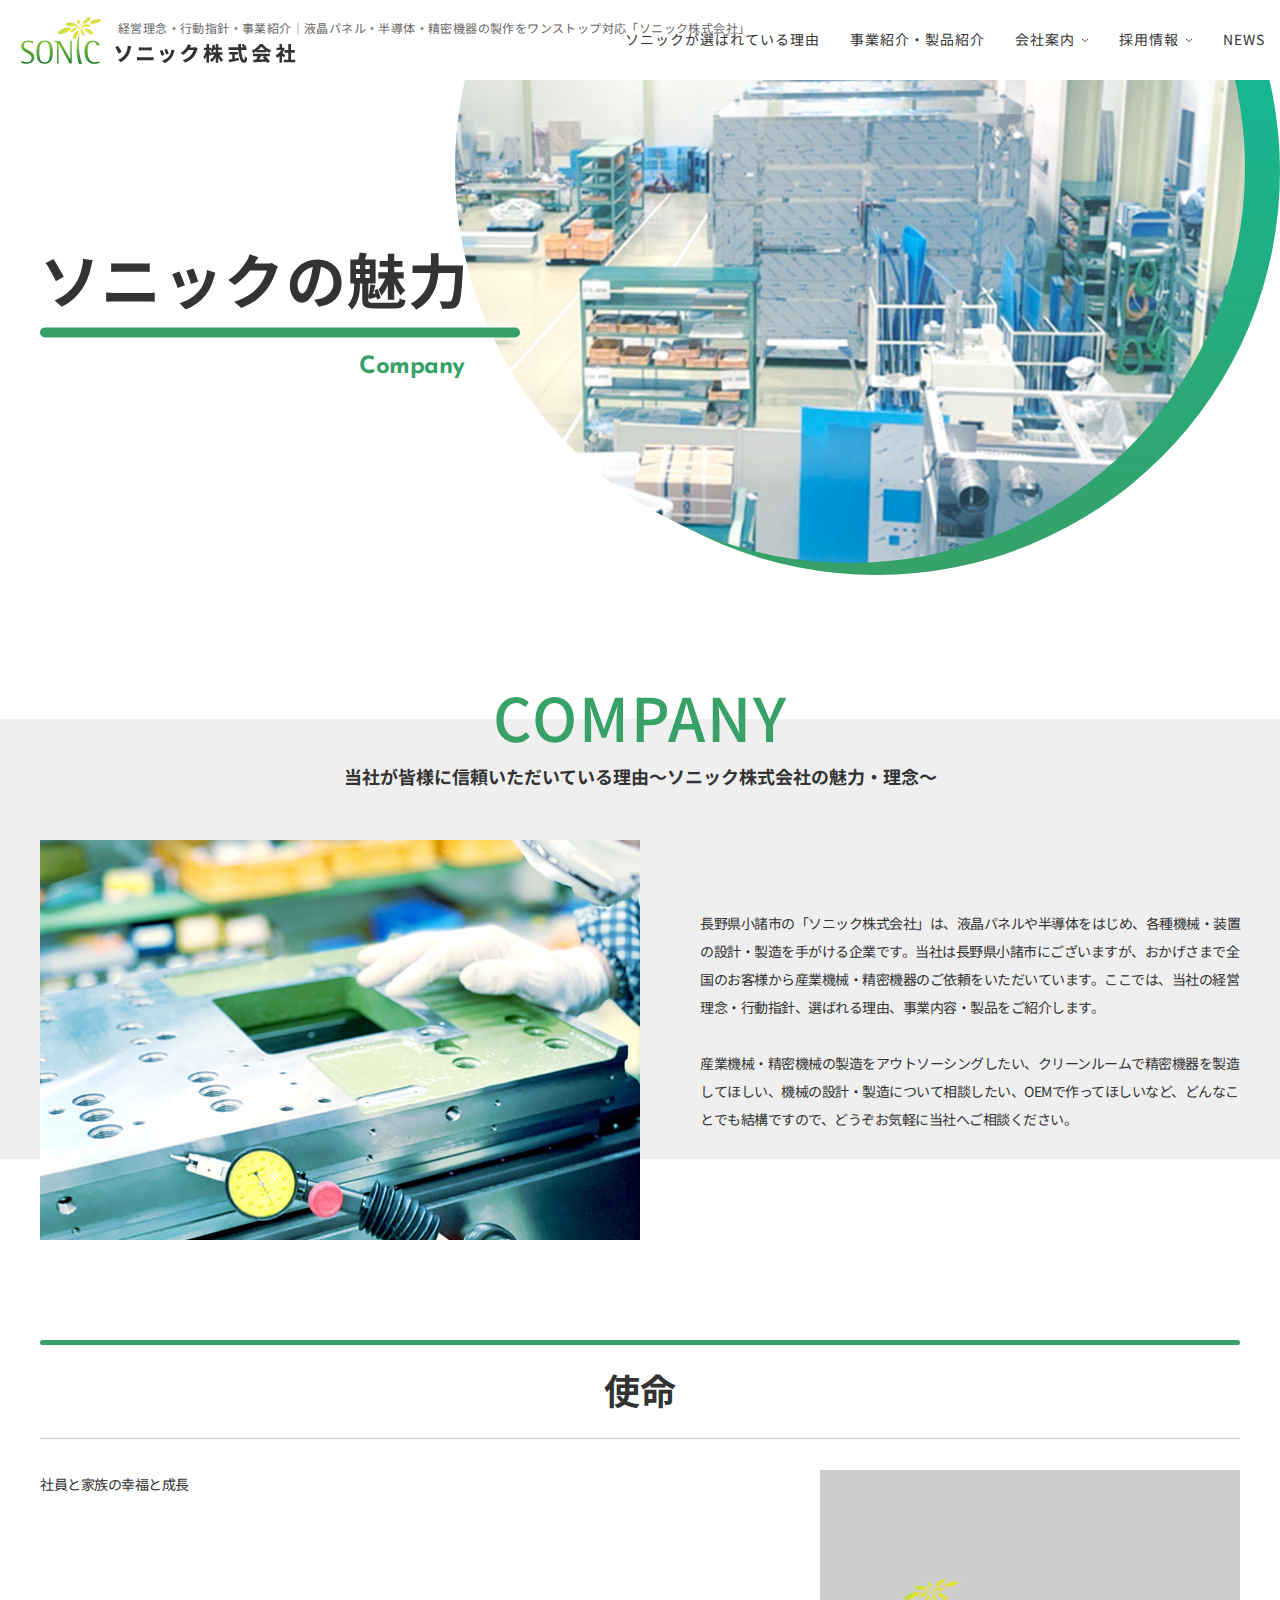
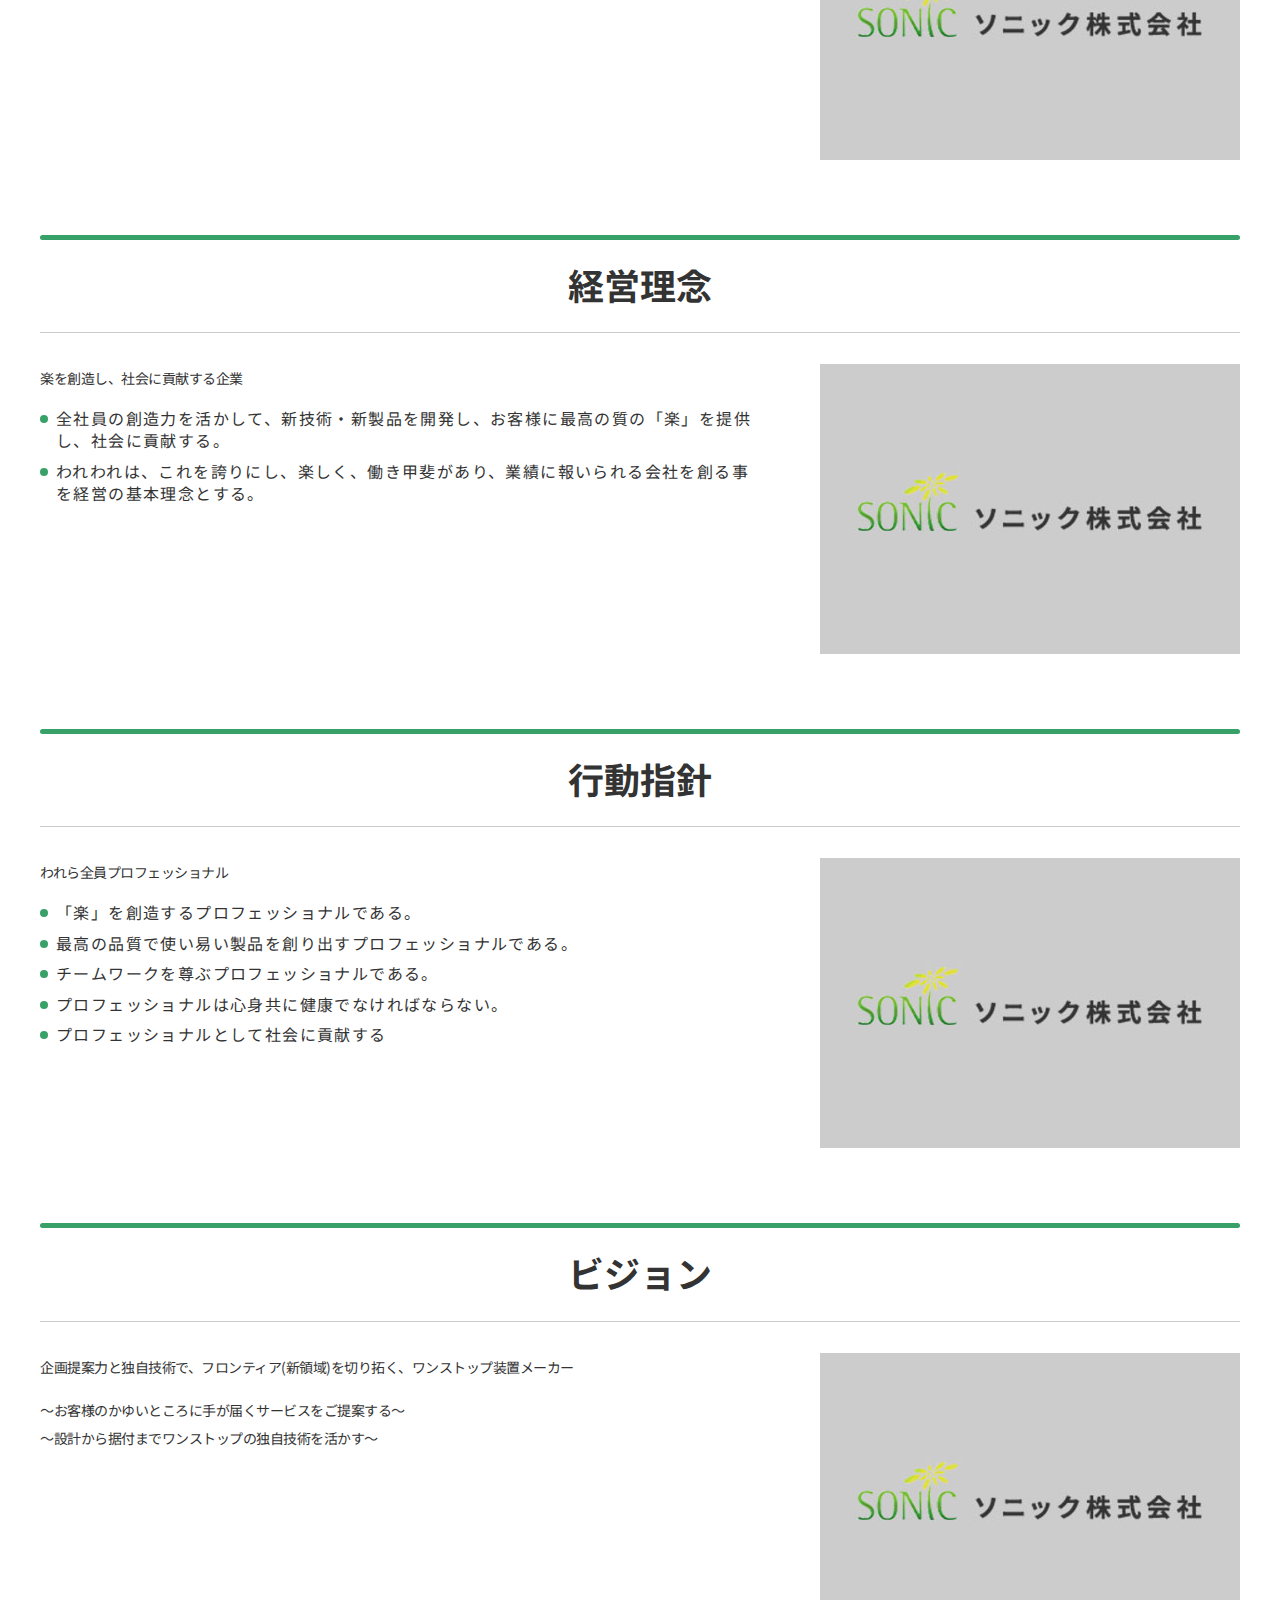
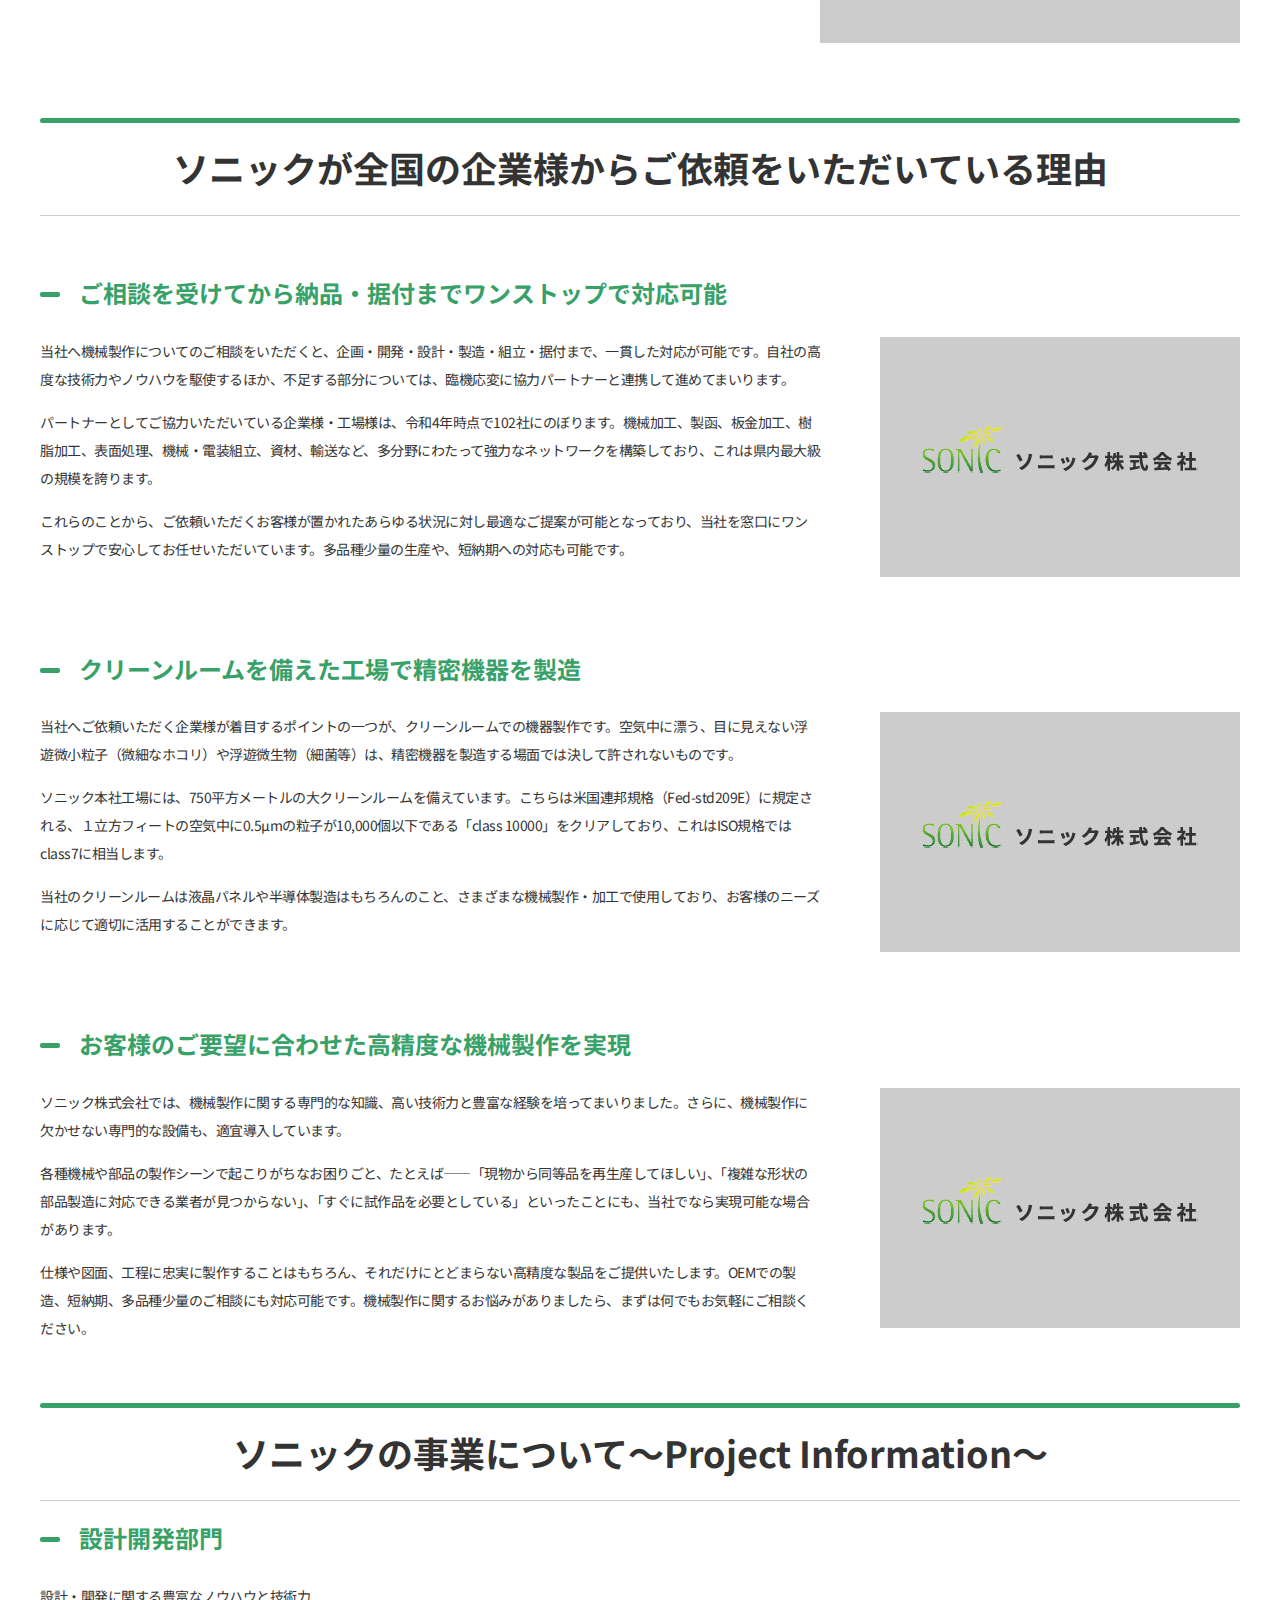
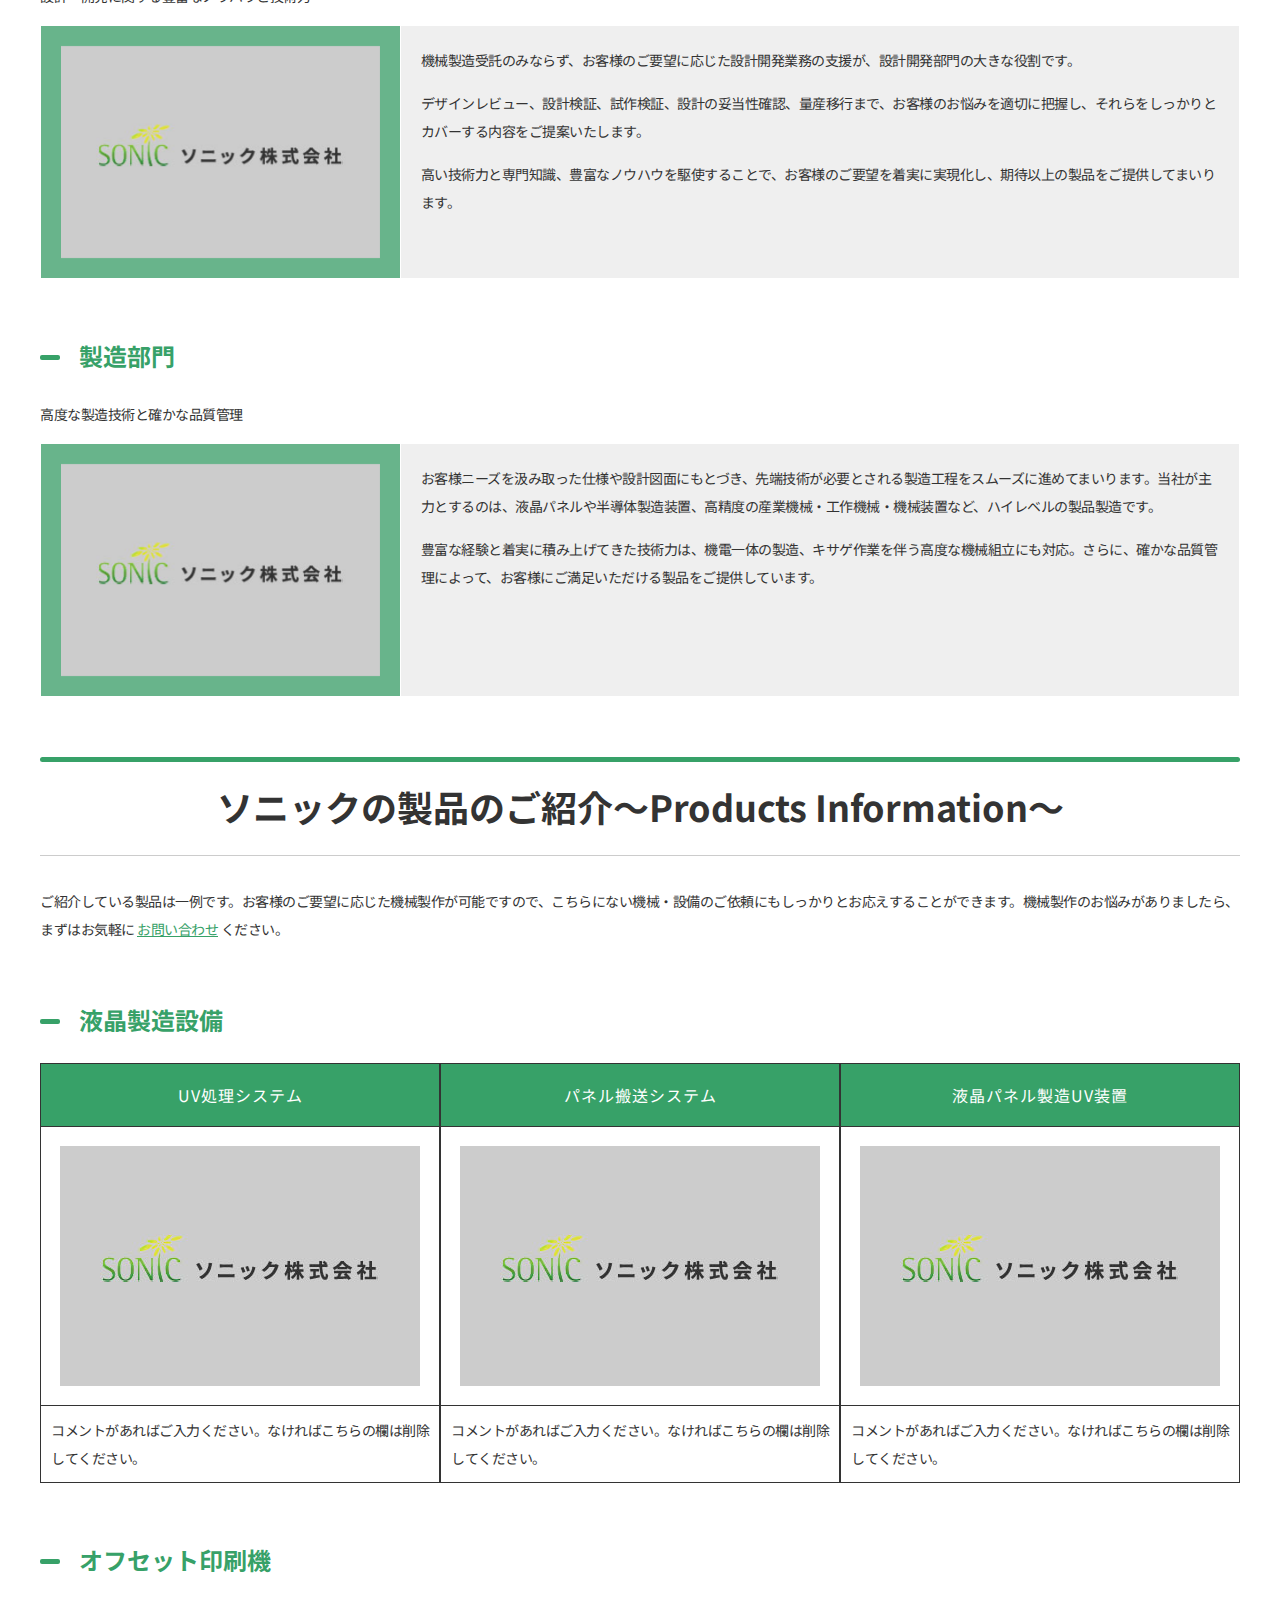
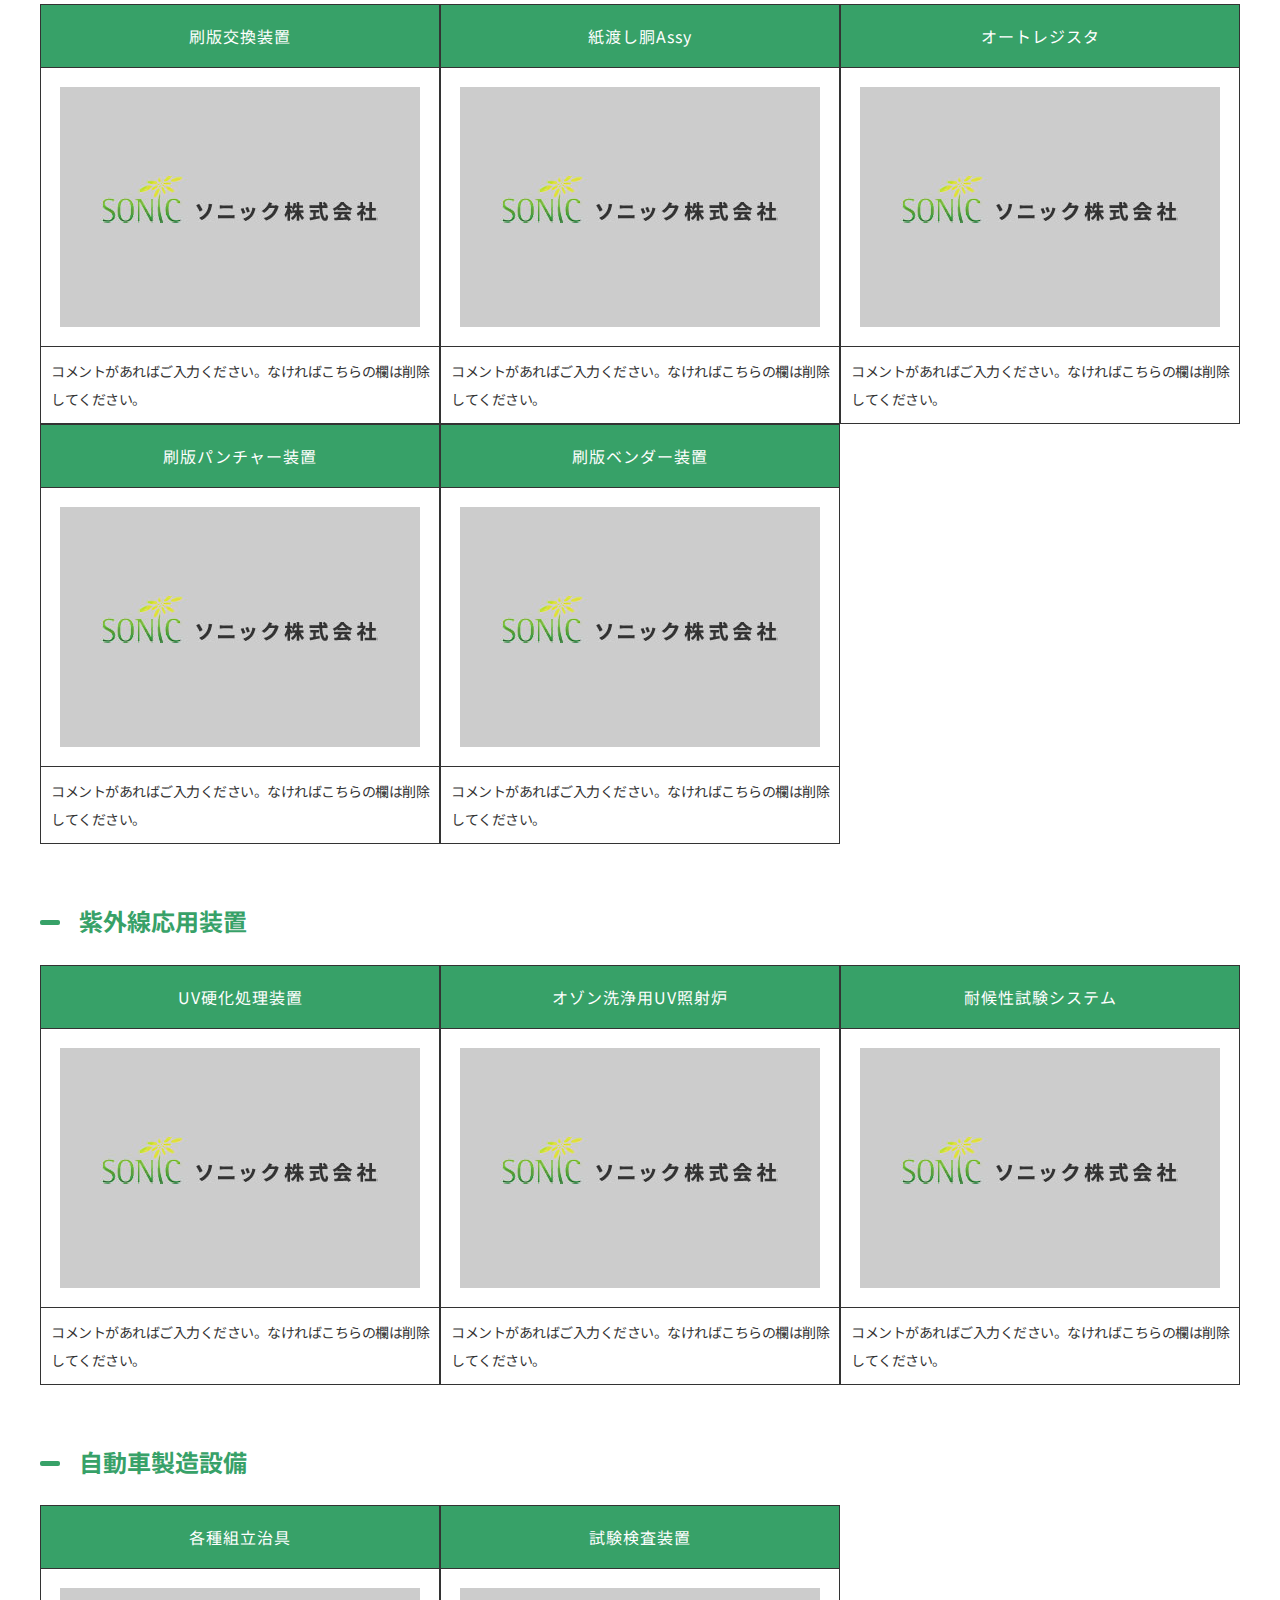
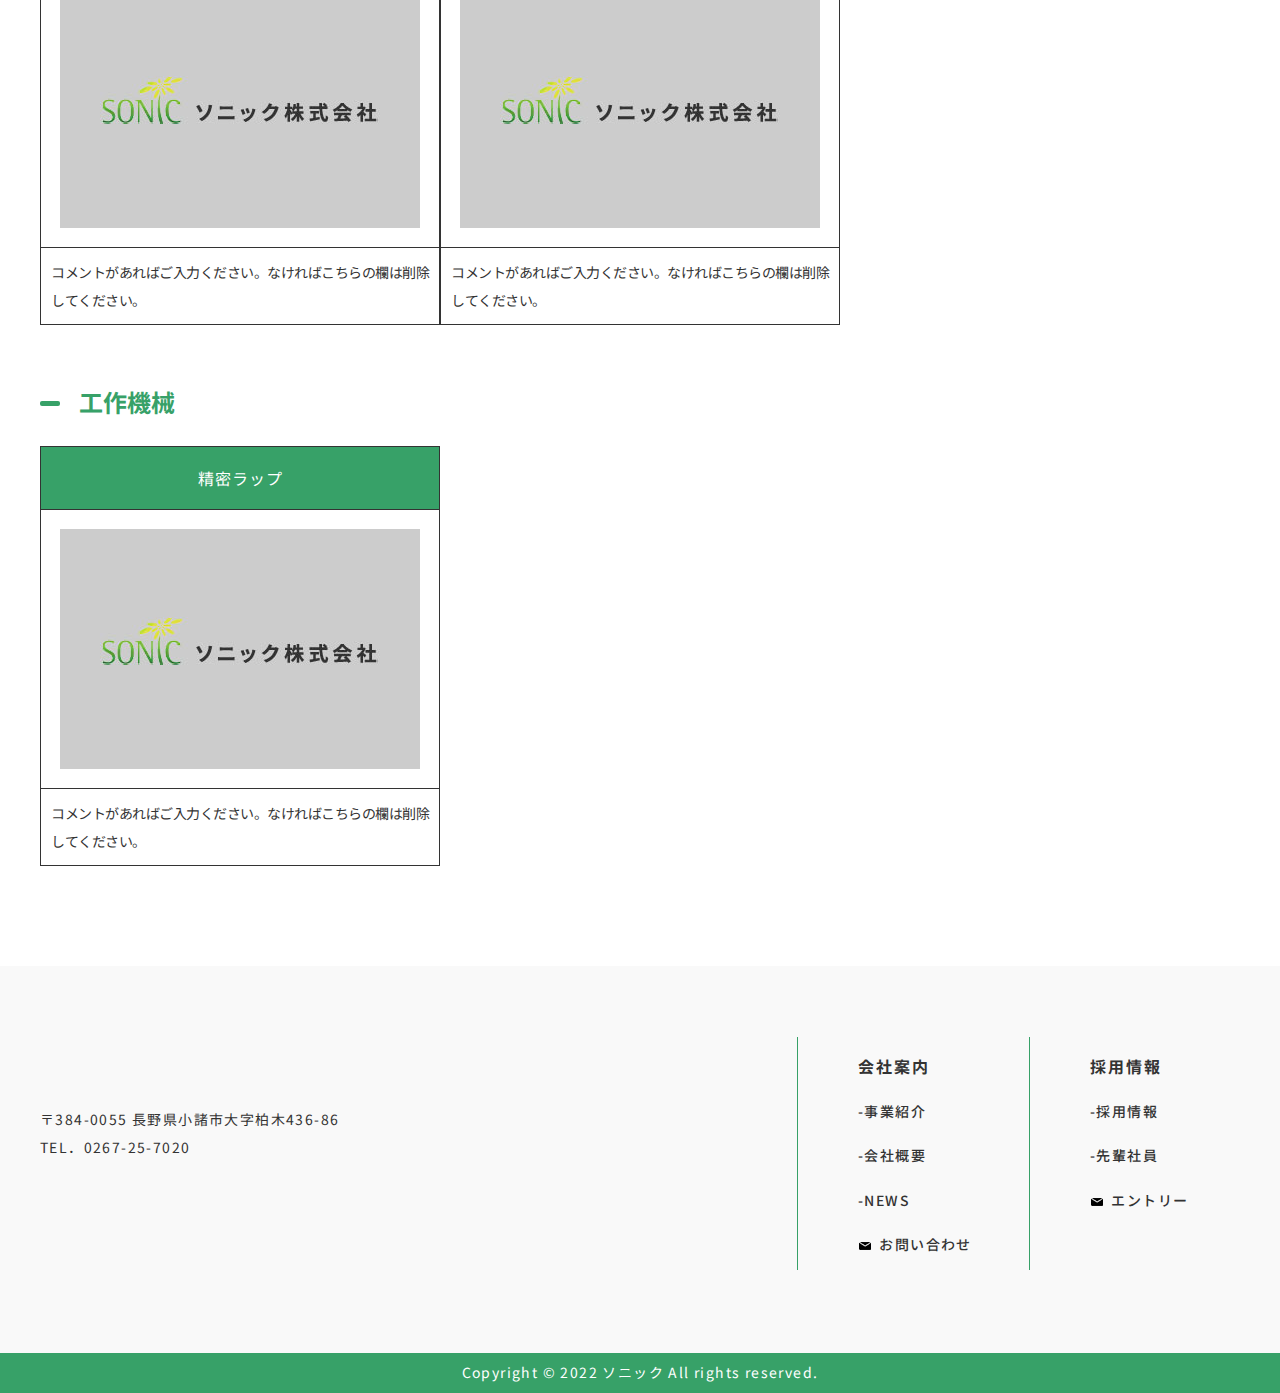
==== commit de2f4662: "update under company" ====
--- a/company/index.html
+++ b/company/index.html
@@ -173,84 +173,80 @@
                             </div>
                             <p>
                                 長野県小諸市の「ソニック株式会社」は、液晶パネルや半導体をはじめ、各種機械・装置の設計・製造を手がける企業です。当社は長野県小諸市にございますが、おかげさまで全国のお客様から産業機械・精密機器のご依頼をいただいています。ここでは、当社の経営理念・行動指針、選ばれる理由、事業内容・製品をご紹介します。
+                                <br><br>
+                                産業機械・精密機械の製造をアウトソーシングしたい、クリーンルームで精密機器を製造してほしい、機械の設計・製造について相談したい、OEMで作ってほしいなど、どんなことでも結構ですので、どうぞお気軽に当社へご相談ください。
                             </p>
                         </div>
-
-                        <p>
-                            産業機械・精密機械の製造をアウトソーシングしたい、クリーンルームで精密機器を製造してほしい、機械の設計・製造について相談したい、OEMで作ってほしいなど、どんなことでも結構ですので、どうぞお気軽に当社へご相談ください。
-                        </p>
-                    </div>
-                </div>
-
-                <div class="section sech4 clearfix">
+                    </div>
+                </div>
+
+                <div class="section  clearfix">
                     <div class="under-bx">
                         <h4 class="h4">使命</h4>
-                        <p class="img-r"><img src="../images/under-img02.jpg" alt="使命">
-                        </p>
+                        <p class="img-r"><img src="../images/under-img02.jpg" alt="使命"> </p>
                         <p>
                             社員と家族の幸福と成長
                         </p>
-                    </div>
-                </div>
-
-                <div class="section sech4 clearfix">
+                      
+                    </div>
+                </div>
+
+                <div class="section  clearfix">
                     <div class="under-bx">
                         <h4 class="h4">経営理念</h4>
-                        <p class="img-r"><img src="../images/under-img02.jpg" alt="経営理念">
-                        </p>
+                        <p class="img-r"><img src="../images/under-img02.jpg" alt="経営理念"> </p>
                         <p>
                             楽を創造し、社会に貢献する企業
                         </p>
                         <ul class="under-list">
-                            <li>全社員の創造力を活かして、新技術・新製品を開発し、お客様に最高の質の<span class="red-cl">「楽」</span>を提供し、社会に貢献する。</li>
-                            <li>われわれは、これを誇りにし、<span class="red-cl">楽しく</span> 、働き甲斐があり、業績に報いられる会社を創る事を経営の基本理念とする。</li>
-                        </ul>
-                    </div>
-                </div>
-
-                
-                <div class="section sech4 clearfix">
+                            <li>全社員の創造力を活かして、新技術・新製品を開発し、お客様に最高の質の「楽」を提供し、社会に貢献する。</li>
+                            <li>われわれは、これを誇りにし、楽しく、働き甲斐があり、業績に報いられる会社を創る事を経営の基本理念とする。</li>
+                        </ul>
+                    </div>
+                </div>
+
+                <div class="section  clearfix">
                     <div class="under-bx">
                         <h4 class="h4">行動指針</h4>
-                        <p class="img-l"><img src="../images/under-img02.jpg" alt="行動指針">
-                        </p>
-                        <p>
-                            われら全員<span class="red-cl">プロフェッショナル</span>
+                        <p class="img-r"><img src="../images/under-img02.jpg" alt="行動指針"> </p>
+                        <p>
+                            われら全員プロフェッショナル
                         </p>
                         <ul class="under-list">
-                            <li><span class="red-cl">「楽」</span>を創造する<span class="red-cl">プロフェッショナル</span>である。</li>
-                            <li>最高の品質で使い易い製品を創り出す<span class="red-cl">プロフェッショナルである。</span></li>
-
-                            <li>チームワークを尊ぶ<span class="red-cl">プロフェッショナル</span>である。</li>
-                            <li><span class="red-cl">プロフェッショナル</span>は心身共に健康でなければならない。</li>
-                            <li><span class="red-cl">プロフェッショナル</span>として社会に貢献する。</li>
-                        </ul>
-                    </div>
-                </div>
-
-                <div class="section sech4 clearfix">
+                            <li>「楽」を創造するプロフェッショナルである。</li>
+                            <li>最高の品質で使い易い製品を創り出すプロフェッショナルである。</li>
+                            <li>チームワークを尊ぶプロフェッショナルである。</li>
+                            <li>プロフェッショナルは心身共に健康でなければならない。</li>
+                            <li>プロフェッショナルとして社会に貢献する</li>
+                        </ul>
+                    </div>
+                </div>
+
+                <div class="section  clearfix ">
                     <div class="under-bx">
                         <h4 class="h4">ビジョン</h4>
-                        <p class="img-r"><img src="../images/under-img02.jpg" alt="ビジョン">
-                        </p>
-                        <p>
-                            企画提案力と独自技術で、フロンティア(新領域)を切り拓く、ワンストップ装置メーカー　<br>
-                            ～お客様のかゆいところに手が届くサービスをご提案する～ <br>
+                        <p class="img-r"><img src="../images/under-img02.jpg" alt="ビジョン"> </p>
+                        <p>
+                            企画提案力と独自技術で、フロンティア(新領域)を切り拓く、ワンストップ装置メーカー　
+                        </p>
+                        <p>
+                            ～お客様のかゆいところに手が届くサービスをご提案する～<br>
                             ～設計から据付までワンストップの独自技術を活かす～
                         </p>
                     </div>
                 </div>
 
-                <div class="section sech4 clearfix">
+                <div class="section ">
                     <div class="under-bx">
                         <h4 class="h4">ソニックが全国の企業様からご依頼をいただいている理由</h4>
                     </div>
                 </div>
 
-                <div class="section clearfix sech5">
+                <div class="section  clearfix">
                     <div class="under-bx">
                         <h5 class="h5">ご相談を受けてから納品・据付までワンストップで対応可能</h5>
-                        <p class="img-r "><img src="../images/under-img03.jpg" alt="ご相談を受けてから納品・据付までワンストップで対応可能">
+                        <p class="img-r ">
+                            <img src="../images/under-img03.jpg" alt="ご相談を受けてから納品・据付までワンストップで対応可能">
                         </p>
                         <p>
                             当社へ機械製作についてのご相談をいただくと、企画・開発・設計・製造・組立・据付まで、一貫した対応が可能です。自社の高度な技術力やノウハウを駆使するほか、不足する部分については、臨機応変に協力パートナーと連携して進めてまいります。
@@ -264,309 +260,325 @@
                     </div>
                 </div>
 
-                <div class="section clearfix sech5">
+                <div class="section clearfix">
                     <div class="under-bx">
                         <h5 class="h5">クリーンルームを備えた工場で精密機器を製造</h5>
-                        <p class="img-r "><img src="../images/under-img03.jpg" alt="クリーンルームを備えた工場で精密機器を製造">
+                        <p class="img-r ">
+                            <img src="../images/under-img03.jpg" alt="クリーンルームを備えた工場で精密機器を製造">
+                        </p>
+                        <p>
+                            当社へご依頼いただく企業様が着目するポイントの一つが、クリーンルームでの機器製作です。空気中に漂う、目に見えない浮遊微小粒子（微細なホコリ）や浮遊微生物（細菌等）は、精密機器を製造する場面では決して許されないものです。
+                        </p>
+                        <p>
+                            ソニック本社工場には、750平方メートルの大クリーンルームを備えています。こちらは米国連邦規格（Fed-std209E）に規定される、１立方フィートの空気中に0.5μmの粒子が10,000個以下である「class 10000」をクリアしており、これはISO規格ではclass7に相当します。
+                        </p>
+                        <p>
+                            当社のクリーンルームは液晶パネルや半導体製造はもちろんのこと、さまざまな機械製作・加工で使用しており、お客様のニーズに応じて適切に活用することができます。
+                        </p>
+                    </div>
+                </div>
+
+                <div class="section  clearfix">
+                    <div class="under-bx">
+                        <h5 class="h5">お客様のご要望に合わせた高精度な機械製作を実現</h5>
+                        <p class="img-r ">
+                            <img src="../images/under-img03.jpg" alt="お客様のご要望に合わせた高精度な機械製作を実現">
+                        </p>
+                        <p>
+                            ソニック株式会社では、機械製作に関する専門的な知識、高い技術力と豊富な経験を培ってまいりました。さらに、機械製作に欠かせない専門的な設備も、適宜導入しています。
+                        </p>
+                        <p>
+                            各種機械や部品の製作シーンで起こりがちなお困りごと、たとえば――「現物から同等品を再生産してほしい」、「複雑な形状の部品製造に対応できる業者が見つからない」、「すぐに試作品を必要としている」といったことにも、当社でなら実現可能な場合があります。
+                        </p>
+                        <p>
+                            仕様や図面、工程に忠実に製作することはもちろん、それだけにとどまらない高精度な製品をご提供いたします。OEMでの製造、短納期、多品種少量のご相談にも対応可能です。機械製作に関するお悩みがありましたら、まずは何でもお気軽にご相談ください。
+                        </p>
+                    </div>
+                </div>
+
+                <div class="section sech">
+                    <div class="under-bx">
+                        <h4 class="h4">ソニックの事業について～Project Information～</h4>
+                        <h5 class="h5">設計開発部門</h5>
+                        <p>
+                            設計・開発に関する豊富なノウハウと技術力
                         </p>
                         
-                    </div>
-                </div>
-
-
-
-
-
-
-
-
-                <div class="section">
-                    <div class="under-pickup clearfix">
-                        <div class="pu-wrapper">
-                            <h4>
-                                <span class="pu-en">Pick UP</span>
-                                <span class="pu-jp">入れ歯を歯磨き粉で洗わないでください</span>
-                            </h4>
-
-                            <p class="pu-img"><img src="https://via.placeholder.com/600x400"
-                                    alt="Pick UP 入れ歯を歯磨き粉で洗わないでください"></p>
-
-                            <div class="pu-desc">
-                                <p>入れ歯のお手入れは1日1回、入れ歯専用のブラシと入れ歯専用の洗剤で行ってください。歯磨き粉は研磨剤が入っているので、目には見えない細かな傷をつけてしまいます。この傷は細菌やカビの温床となるため、注意が必要です。
-                                </p>
-                                <p>入れ歯専用ブラシで汚れを落としたら、洗浄剤に浸けましょう。お口に入れる前にはよくすすぎ、洗剤や洗浄剤をしっかり洗い流してから装着してください。</p>
-                            </div>
-                        </div>
-                    </div>
-                </div>
-
-                <div class="under-link">
-                    <div class="lk-head">
-                        <h4 class="lk-tt">
-                            Link
-                        </h4>
-                        <p class="lk-desc">
-                            ダミーテキストダミーテキスト
-                        </p>
-                    </div>
-
-                    <ul class="under-anc">
-                        <li><a href="#">ダミーテキストダミーテキスト</a></li>
-                        <li><a href="#">ダミーテキストダミーテキスト</a></li>
-                    </ul>
-
-                </div>
-
-                <div class="section">
-                    <ul class="under-list">
-                        <li>リスト</li>
-                        <li>リスト</li>
-                        <li>リスト</li>
-                    </ul>
-                </div>
-
-                <div class="section">
-                    <ul class="under-list ulist-num">
-                        <li>リスト</li>
-                        <li>リスト</li>
-                        <li>リスト</li>
-                    </ul>
-                </div>
-
-                <div class="section">
-                    <div class="under-frame">
-                        <h5 class="frm-tt">
-                            title frame
-                        </h5>
-                        <p>テキストが入りますテキストが入りますテキストが入りますテキストが入ります</p>
-                        <p>テキストが入りますテキストが入りますテキストが入りますテキストが入ります</p>
-                    </div>
-                </div>
-
-                <div class="section">
-                    <div class="under-step">
-                        <dl>
-                            <dt>
-                                <div class="step-tt">
-                                    <span class="step-num">step 1</span>
-                                    施術内容の説明・歯の色の確認
-                                </div>
-                            </dt>
-                            <dd>
-                                オフィスホワイトニングについて説明したのち、歯の色を確認します。
-                            </dd>
-                        </dl>
-                        <dl>
-                            <dt>
-                                <div class="step-tt">
-                                    <span class="step-num">step 2</span>
-                                    施術内容の説明・歯の色の確認
-                                </div>
-                            </dt>
-                            <dd>
-                                オフィスホワイトニングについて説明したのち、歯の色を確認します。
-                            </dd>
-                        </dl>
-                        <dl>
-                            <dt>
-                                <div class="step-tt">
-                                    <span class="step-num">step 3</span>
-                                    施術内容の説明・歯の色の確認
-                                </div>
-                            </dt>
-                            <dd>
-                                オフィスホワイトニングについて説明したのち、歯の色を確認します。
-                            </dd>
-                        </dl>
-                    </div>
-                </div>
-
-                <div class="section">
-                    <div class="qa-list">
-                        <dl class="qa-item">
-                            <dt>
-                                <span class="qa-kt">Q</span>
-                                妊娠中にレントゲン撮影をしても問題ありませんか？
-                            </dt>
-                            <dd>
-                                <span class="qa-kt">A</span>
-                                歯科治療におけるレントゲン撮影は口元のみに焦点をあてるため、お腹の赤ちゃんに影響する心配はほとんどありません。また、X線を遮断するエプロンを着用していただき、赤ちゃんへの影響を極力減らして撮影を行います。
-                            </dd>
-                        </dl>
-
-                        <dl class="qa-item">
-                            <dt>
-                                <span class="qa-kt">Q</span>
-                                処方された薬を飲んで、赤ちゃんに影響はありませんか？
-                            </dt>
-                            <dd>
-                                <span class="qa-kt">A</span>
-                                歯科治療で処方する薬のほとんどは、妊娠中でも安心してご使用いただけます。また、当院では妊婦さんへ処方する薬の量を極力減らしております。妊娠時期や体調に合わせて適切なお薬を処方いたしますので、ご安心ください。
-                            </dd>
-                        </dl>
-
-                        <dl class="qa-item">
-                            <dt>
-                                <span class="qa-kt">Q</span>
-                                妊娠中に麻酔注射を受けても大丈夫でしょうか？
-                            </dt>
-                            <dd>
-                                <span class="qa-kt">A</span>
-                                歯科治療では部分的な局所麻酔を用いるので、母体や赤ちゃんに影響する心配はありません。むしろ痛みを我慢することで体に負担がかかるおそれがありますので、痛みを感じた場合は遠慮なくお申し付けください。
-                            </dd>
-                        </dl>
-
-                        <dl class="qa-item">
-                            <dt>
-                                <span class="qa-kt">Q</span>
-                                授乳中の歯科治療は、母乳に影響しませんか？
-                            </dt>
-                            <dd>
-                                <span class="qa-kt">A</span>
-                                むし歯治療はもちろん、レントゲン撮影や麻酔注射も母乳への影響はほとんどありません。不安な場合は処置後、5時間ほど時間を置いてから授乳するのがおすすめです。
-                            </dd>
-                        </dl>
-                    </div>
-                </div>
-
-                <div class="section">
-                    <div class="under-clm col2">
-                        <dl>
-                            <dt>
-                                メリット
-                            </dt>
-                            <dd>
-                                <ul class="under-list">
-                                    <li>代金は一括支払いされるためまとまった資金調達が可能</li>
-                                    <li>住み慣れた我が家に売却後も住み続けられる</li>
-                                    <li>固定資産税がかからなくなる</li>
-                                    <li>住み続けられるため引越しの費用や手間は不要</li>
-                                    <li>将来的に買い戻すこともできる</li>
-                                    <li>家賃は地域相場に合った価格となる</li>
-                                    <li>敷金・礼金など初期費用はほとんどかからない</li>
-                                    <li>引越し手続きや売却の手間がほとんどかからない</li>
-                                </ul>
-                            </dd>
-                        </dl>
-                        <dl>
-                            <dt>
-                                デメリット
-                            </dt>
-                            <dd>
-                                <ul class="under-list">
-                                    <li>自宅の名義人は不動産会社になる</li>
-                                    <li>毎月の家賃が発生する</li>
-                                    <li>買い戻す場合は費用が割高になる</li>
-                                </ul>
-                            </dd>
-                        </dl>
-                    </div>
-                </div>
-
-                <div class="section">
-                    <table class="under-tbl tbl-block">
-                        <tr>
-                            <th class="w30">タイトル</th>
-                            <td>テキストテキスト１０テキストテキスト１０テキストテキスト１０</td>
-                        </tr>
-                        <tr>
-                            <th class="w30">タイトル</th>
-                            <td>テキストテキスト１０テキストテキスト１０テキストテキスト１０</td>
-                        </tr>
-                    </table>
-                </div>
-
-                <div class="section">
-                    <p class="tbl-note sp">※表は左右にスクロールして確認することができます</p>
-                    <div class="tbl-scroll">
-                        <table class="under-tbl">
-                            <thead>
-                                <tr>
-                                    <th class="w50">項目名が入ります</th>
-                                    <th class="w50">項目名がdasd</th>
-                                </tr>
-                            </thead>
-                            <tbody>
-                                <tr>
-                                    <td>項目名が入ります</td>
-                                    <td>テキストが入りますテキストが入ります <br> テキストが入りますテキストが入りますテキ <br>
-                                        ストが入りますテキストが入ります <br> テキストが入りますテキストが入ります</td>
-                                </tr>
-                                <tr>
-                                    <td>項目名が入ります</td>
-                                    <td>テキストが入りますテキストが入ります</td>
-                                </tr>
-                            </tbody>
+                        <table class="under-tbl tbl-block">
+                            <tr>
+                                <th class="w30">
+                                    <img src="../images/under-img03.jpg" alt="設計開発部門">
+                                </th>
+                                <td>
+                                    <p>機械製造受託のみならず、お客様のご要望に応じた設計開発業務の支援が、設計開発部門の大きな役割です。</p>
+                                    <p>デザインレビュー、設計検証、試作検証、設計の妥当性確認、量産移行まで、お客様のお悩みを適切に把握し、それらをしっかりとカバーする内容をご提案いたします。</p>
+                                    <p>高い技術力と専門知識、豊富なノウハウを駆使することで、お客様のご要望を着実に実現化し、期待以上の製品をご提供してまいります。</p>
+                                </td>
+                            </tr>
                         </table>
                     </div>
                 </div>
 
-                <div class="section">
-                    <p class="tbl-note sp">※表は左右にスクロールして確認することができます</p>
-                    <div class="tbl-scroll">
-                        <table class="under-tbl tbl-fix">
-                            <thead>
-                                <tr>
-                                    <th colspan="3">項目名が入ります</th>
-                                </tr>
-                            </thead>
-                            <tbody>
-                                <tr>
-                                    <td>項目名が入ります</td>
-                                    <td>テキストが入りますテキストが入ります</td>
-
-                                    <td>テキストが入りますテキストが入ります <br> テキストが入りますテキストが入りますテキ <br>
-                                        ストが入りますテキストが入ります <br> テキストが入りますテキストが入ります</td>
-                                </tr>
-                                <tr>
-                                    <td>項目名が入ります</td>
-                                    <td>テキストが入りますテキストが入ります</td>
-                                    <td>テキストが入りますテキストが入ります</td>
-                                </tr>
-                                <tr>
-                                    <td>項目名が入ります</td>
-                                    <td>テキストが入りますテキストが入ります</td>
-
-                                    <td>テキストが入りますテキストが入ります</td>
-                                </tr>
-                            </tbody>
+                <div class="section ">
+                    <div class="under-bx">
+                        <h5 class="h5">製造部門</h5>
+                        <p>
+                            高度な製造技術と確かな品質管理
+                        </p>
+                        
+                        <table class="under-tbl tbl-block">
+                            <tr>
+                                <th class="w30">
+                                    <img src="../images/under-img03.jpg" alt="製造部門">
+                                </th>
+                                <td>
+                                    <p>お客様ニーズを汲み取った仕様や設計図面にもとづき、先端技術が必要とされる製造工程をスムーズに進めてまいります。当社が主力とするのは、液晶パネルや半導体製造装置、高精度の産業機械・工作機械・機械装置など、ハイレベルの製品製造です。</p>
+                                    <p>豊富な経験と着実に積み上げてきた技術力は、機電一体の製造、キサゲ作業を伴う高度な機械組立にも対応。さらに、確かな品質管理によって、お客様にご満足いただける製品をご提供しています。</p>
+                                </td>
+                            </tr>
                         </table>
                     </div>
                 </div>
 
-                <div class="section">
-                    <p class="tbl-note sp">※表は左右にスクロールして確認することができます</p>
-                    <div class="tbl-scroll">
-                        <table class="under-tbl tbl-fix">
-                            <thead>
-                                <tr>
-                                    <th>項目名が入ります</th>
-                                    <th>項目名がdasd</th>
-                                    <th>項目名がdasd</th>
-                                </tr>
-                            </thead>
-                            <tbody>
-                                <tr>
-                                    <th rowspan="4" style="vertical-align: middle;">項目名がdasd</th>
-                                    <td>項目名が入ります</td>
-                                    <td>項目名が入ります</td>
-                                </tr>
-                                <tr>
-                                    <td>項目名が入ります</td>
-                                    <td>テキストが入りますテキストが入ります</td>
-                                </tr>
-                                <tr>
-                                    <td>項目名が入ります</td>
-                                    <td>テキストが入りますテキストが入ります</td>
-                                </tr>
-                                <tr>
-                                    <td>項目名が入ります</td>
-                                    <td>テキストが入りますテキストが入ります</td>
-                                </tr>
-                            </tbody>
-                        </table>
-                    </div>
-                </div>
+                <div class="section ">
+                    <div class="under-bx">
+                        <h4 class="h4">ソニックの製品のご紹介～Products Information～</h4>
+                        <p>
+                            ご紹介している製品は一例です。お客様のご要望に応じた機械製作が可能ですので、こちらにない機械・設備のご依頼にもしっかりとお応えすることができます。機械製作のお悩みがありましたら、まずはお気軽に <a href="contact/" class="ulink">お問い合わせ</a> ください。
+                        </p>
+                    </div>
+                </div>
+
+                <div class="section ">
+                    <div class="under-bx">
+                        <h5 class="h5">液晶製造設備</h5>
+                        <ul class="under-column col3">
+                            <li>
+                                <div class="u-clm">
+                                    <p class="u-clm-head">
+                                        UV処理システム
+                                    </p>
+                                    <p class="u-clm-img">
+                                        <img src="../images/under-img03.jpg" alt="UV処理システム">
+                                    </p>
+                                    <p class="u-clm-desc">
+                                        コメントがあればご入力ください。なければこちらの欄は削除してください。
+                                    </p>
+                                </div>
+                            </li>
+                            <li>
+                                <div class="u-clm">
+                                    <p class="u-clm-head">
+                                        パネル搬送システム
+                                    </p>
+                                    <p class="u-clm-img">
+                                        <img src="../images/under-img03.jpg" alt="パネル搬送システム">
+                                    </p>
+                                    <p class="u-clm-desc">
+                                        コメントがあればご入力ください。なければこちらの欄は削除してください。
+                                    </p>
+                                </div>
+                            </li>
+                            <li>
+                                <div class="u-clm">
+                                    <p class="u-clm-head">
+                                        液晶パネル製造UV装置
+                                    </p>
+                                    <p class="u-clm-img">
+                                        <img src="../images/under-img03.jpg" alt="液晶パネル製造UV装置">
+                                    </p>
+                                    <p class="u-clm-desc">
+                                        コメントがあればご入力ください。なければこちらの欄は削除してください。
+                                    </p>
+                                </div>
+                            </li>
+                        </ul>
+                    </div>
+                </div>
+
+                <div class="section ">
+                    <div class="under-bx">
+                        <h5 class="h5">オフセット印刷機</h5>
+                        <ul class="under-column col3">
+                            <li>
+                                <div class="u-clm">
+                                    <p class="u-clm-head">
+                                        刷版交換装置
+                                    </p>
+                                    <p class="u-clm-img">
+                                        <img src="../images/under-img03.jpg" alt="刷版交換装置">
+                                    </p>
+                                    <p class="u-clm-desc">
+                                        コメントがあればご入力ください。なければこちらの欄は削除してください。
+                                    </p>
+                                </div>
+                            </li>
+                            <li>
+                                <div class="u-clm">
+                                    <p class="u-clm-head">
+                                        紙渡し胴Assy
+                                    </p>
+                                    <p class="u-clm-img">
+                                        <img src="../images/under-img03.jpg" alt="紙渡し胴Assy">
+                                    </p>
+                                    <p class="u-clm-desc">
+                                        コメントがあればご入力ください。なければこちらの欄は削除してください。
+                                    </p>
+                                </div>
+                            </li>
+                            <li>
+                                <div class="u-clm">
+                                    <p class="u-clm-head">
+                                        オートレジスタ
+                                    </p>
+                                    <p class="u-clm-img">
+                                        <img src="../images/under-img03.jpg" alt="オートレジスタ">
+                                    </p>
+                                    <p class="u-clm-desc">
+                                        コメントがあればご入力ください。なければこちらの欄は削除してください。
+                                    </p>
+                                </div>
+                            </li>
+                            <li>
+                                <div class="u-clm">
+                                    <p class="u-clm-head">
+                                        刷版パンチャー装置
+                                    </p>
+                                    <p class="u-clm-img">
+                                        <img src="../images/under-img03.jpg" alt="刷版パンチャー装置">
+                                    </p>
+                                    <p class="u-clm-desc">
+                                        コメントがあればご入力ください。なければこちらの欄は削除してください。
+                                    </p>
+                                </div>
+                            </li>
+                            <li>
+                                <div class="u-clm">
+                                    <p class="u-clm-head">
+                                        刷版ベンダー装置
+                                    </p>
+                                    <p class="u-clm-img">
+                                        <img src="../images/under-img03.jpg" alt="刷版ベンダー装置">
+                                    </p>
+                                    <p class="u-clm-desc">
+                                        コメントがあればご入力ください。なければこちらの欄は削除してください。
+                                    </p>
+                                </div>
+                            </li>
+                        </ul>
+                    </div>
+                </div>
+
+                <div class="section  clearfix">
+                    <div class="under-bx">
+                        <h5 class="h5">紫外線応用装置</h5>
+                        <ul class="under-column col3">
+                            <li>
+                                <div class="u-clm">
+                                    <p class="u-clm-head">
+                                        UV硬化処理装置
+                                    </p>
+                                    <p class="u-clm-img">
+                                        <img src="../images/under-img03.jpg" alt="UV硬化処理装置">
+                                    </p>
+                                    <p class="u-clm-desc">
+                                        コメントがあればご入力ください。なければこちらの欄は削除してください。
+                                    </p>
+                                </div>
+                            </li>
+                            <li>
+                                <div class="u-clm">
+                                    <p class="u-clm-head">
+                                        オゾン洗浄用UV照射炉
+                                    </p>
+                                    <p class="u-clm-img">
+                                        <img src="../images/under-img03.jpg" alt="オゾン洗浄用UV照射炉">
+                                    </p>
+                                    <p class="u-clm-desc">
+                                        コメントがあればご入力ください。なければこちらの欄は削除してください。
+                                    </p>
+                                </div>
+                            </li>
+                            <li>
+                                <div class="u-clm">
+                                    <p class="u-clm-head">
+                                        耐候性試験システム
+                                    </p>
+                                    <p class="u-clm-img">
+                                        <img src="../images/under-img03.jpg" alt="耐候性試験システム">
+                                    </p>
+                                    <p class="u-clm-desc">
+                                        コメントがあればご入力ください。なければこちらの欄は削除してください。
+                                    </p>
+                                </div>
+                            </li>
+                        </ul>
+                    </div>
+                </div>
+
+                <div class="section  clearfix">
+                    <div class="under-bx">
+                        <h5 class="h5">自動車製造設備</h5>
+                        <ul class="under-column col3">
+                            <li>
+                                <div class="u-clm">
+                                    <p class="u-clm-head">
+                                        各種組立治具
+                                    </p>
+                                    <p class="u-clm-img">
+                                        <img src="../images/under-img03.jpg" alt="各種組立治具">
+                                    </p>
+                                    <p class="u-clm-desc">
+                                        コメントがあればご入力ください。なければこちらの欄は削除してください。
+                                    </p>
+                                </div>
+                            </li>
+                            <li>
+                                <div class="u-clm">
+                                    <p class="u-clm-head">
+                                        試験検査装置
+                                    </p>
+                                    <p class="u-clm-img">
+                                        <img src="../images/under-img03.jpg" alt="試験検査装置">
+                                    </p>
+                                    <p class="u-clm-desc">
+                                        コメントがあればご入力ください。なければこちらの欄は削除してください。
+                                    </p>
+                                </div>
+                            </li>
+                        </ul>
+                    </div>
+                </div>
+
+                <div class="section  clearfix">
+                    <div class="under-bx">
+                        <h5 class="h5">工作機械</h5>
+                        <ul class="under-column col3">
+                            <li>
+                                <div class="u-clm">
+                                    <p class="u-clm-head">
+                                        精密ラップ
+                                    </p>
+                                    <p class="u-clm-img">
+                                        <img src="../images/under-img03.jpg" alt="精密ラップ">
+                                    </p>
+                                    <p class="u-clm-desc">
+                                        コメントがあればご入力ください。なければこちらの欄は削除してください。
+                                    </p>
+                                </div>
+                            </li>
+                        </ul>
+                    </div>
+                </div>
+
+
+
+
+
+
+
+
+               
 
             </div>
             <!-- end #content -->
--- a/css/under.css
+++ b/css/under.css
@@ -288,16 +288,24 @@
   font-weight: bold;
 }
 .under .h3 {
+  text-align: center;
+  margin-bottom: 51px;
+}
+.under .h3 span {
+  display: block;
+}
+.under .h3 .h3-en {
   font-size: 60px;
   font-weight: 500;
   color: #37a168;
   text-transform: uppercase;
   margin-bottom: 6px;
   letter-spacing: 2px;
-  text-align: center;
-}
-.under .h3 span {
-  display: block;
+}
+.under .h3 .h3-jp {
+  font-size: 18px;
+  font-weight: bold;
+  letter-spacing: 0px;
 }
 .under .h4 {
   font-size: 36px;
@@ -306,6 +314,17 @@
   border-bottom: 1px solid #cccccc;
   letter-spacing: 0;
   margin-bottom: 31px;
+  position: relative;
+}
+.under .h4::before {
+  content: "";
+  width: 100%;
+  height: 5px;
+  background-color: #37a168;
+  border-radius: 10px;
+  position: absolute;
+  top: 0;
+  left: 0;
 }
 .under .h5 {
   font-size: 24px;
@@ -362,7 +381,7 @@
   position: relative;
   overflow: hidden;
   padding: 0 0 0 16px;
-  margin-bottom: 2px;
+  margin-bottom: 8px;
   text-align: left;
   font-size: 16px;
 }
@@ -494,6 +513,36 @@
 }
 .under-clm dd {
   padding: 15px;
+}
+
+.under-column {
+  display: flex;
+  flex-wrap: wrap;
+  width: 100%;
+}
+.under-column.col3 li {
+  width: 33.3333333333%;
+}
+.under-column .u-clm {
+  border: 1px solid #333;
+}
+.under-column .u-clm-head {
+  background-color: #37a168;
+  color: #fff;
+  text-align: center;
+  padding: 15px 0;
+  margin: 0;
+  border-bottom: 1px solid #333;
+  font-size: 16px;
+  letter-spacing: 1px;
+}
+.under-column .u-clm-img {
+  border-bottom: 1px solid #333;
+  margin-bottom: 0;
+  padding: 19px;
+}
+.under-column .u-clm-desc {
+  padding: 10px;
 }
 
 .under-pickup {
@@ -668,15 +717,6 @@
   background-color: #efefef;
   z-index: -1;
 }
-.main-under .sech3-head {
-  text-align: center;
-  margin-bottom: 51px;
-}
-.main-under .sech3-label {
-  font-size: 18px;
-  font-weight: bold;
-  letter-spacing: 0px;
-}
 .main-under .sech3-text {
   display: flex;
   align-items: center;
@@ -688,19 +728,18 @@
 .main-under .sech3-text p {
   transform: translateY(-19px);
 }
-.main-under .sech4 {
-  position: relative;
-}
-.main-under .sech4::before {
-  content: "";
-  width: 100%;
-  height: 5px;
-  background-color: #37a168;
-  border-radius: 10px;
-  position: absolute;
-  top: 0;
-  left: 0;
-}
+.main-under .sech .h4 {
+  margin-bottom: 20px;
+}
+.main-under .ulink {
+  color: #37a168;
+  text-decoration: underline;
+}
+.main-under .ulink:hover {
+  color: #f2db55;
+  text-decoration: none;
+}
+
 /*============================= Overnote =============================*/
 /*============================= HACK CSS =============================*/
 /* IE */
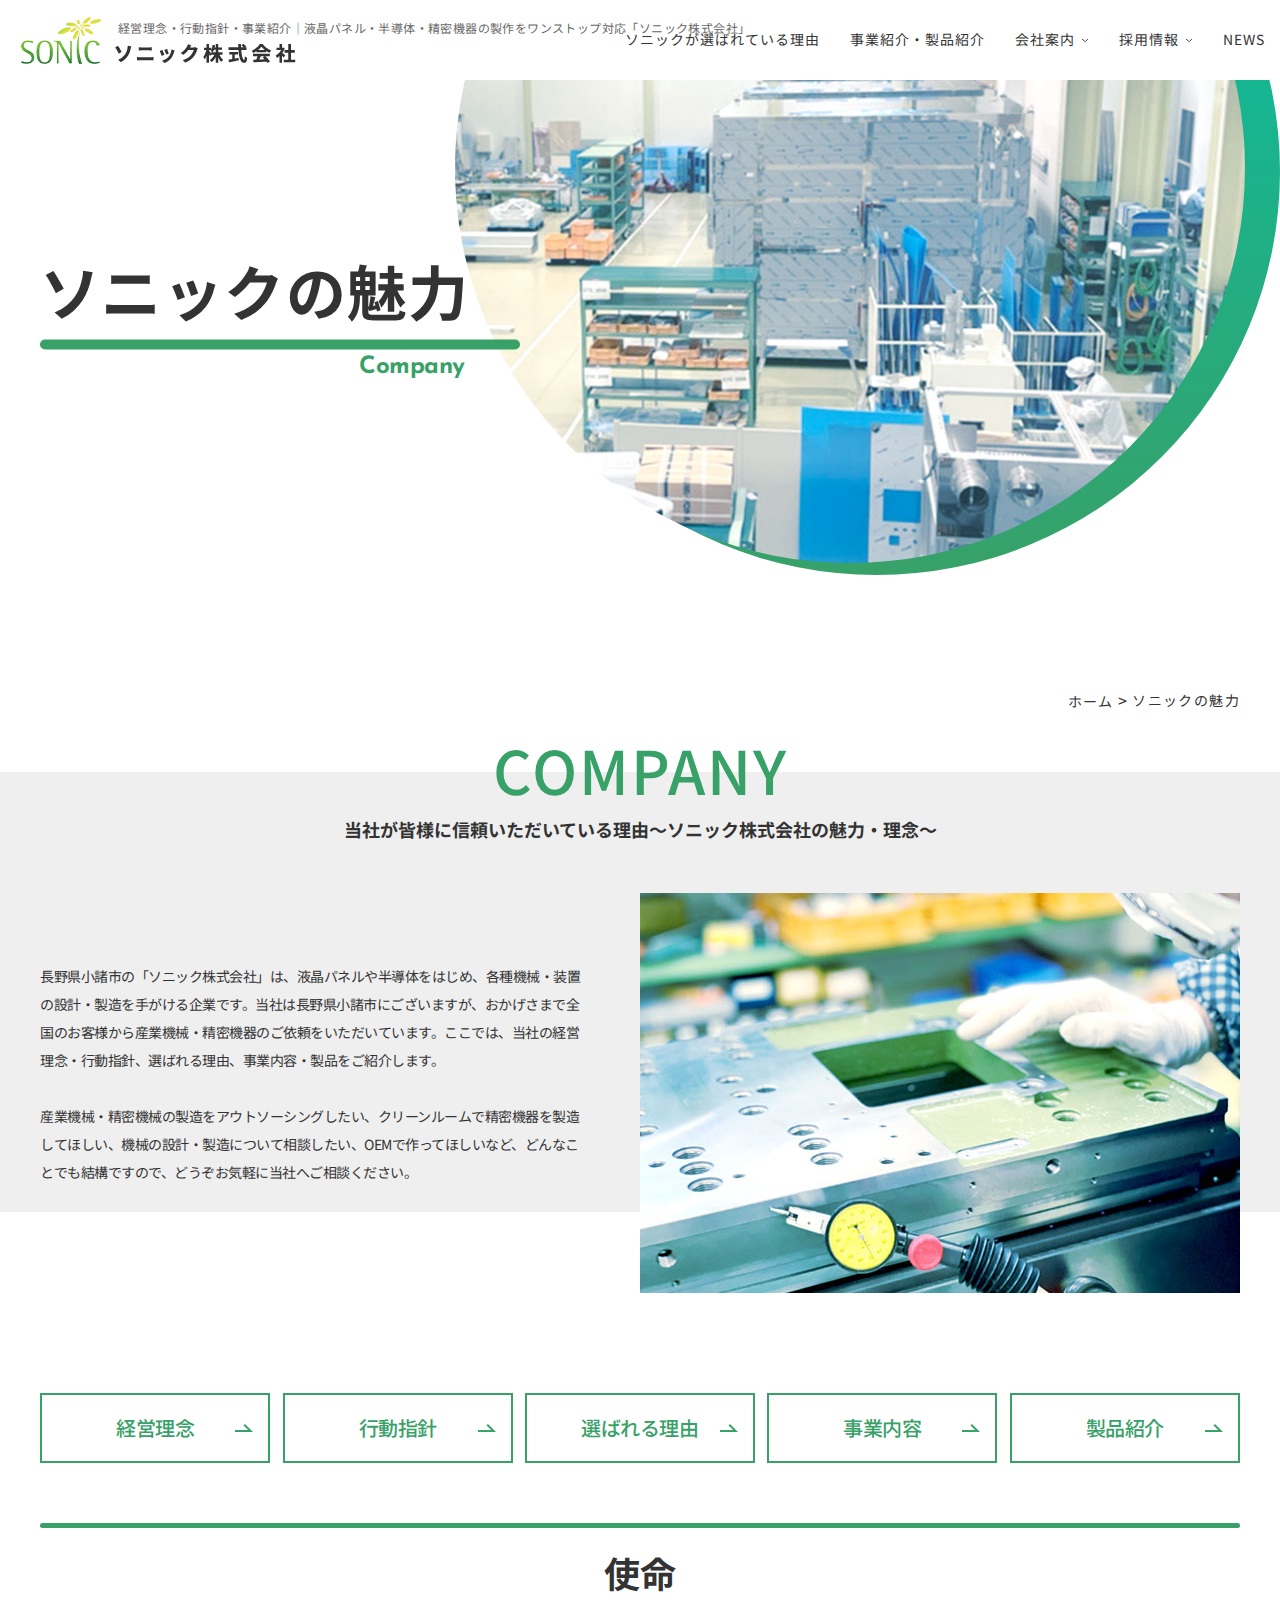
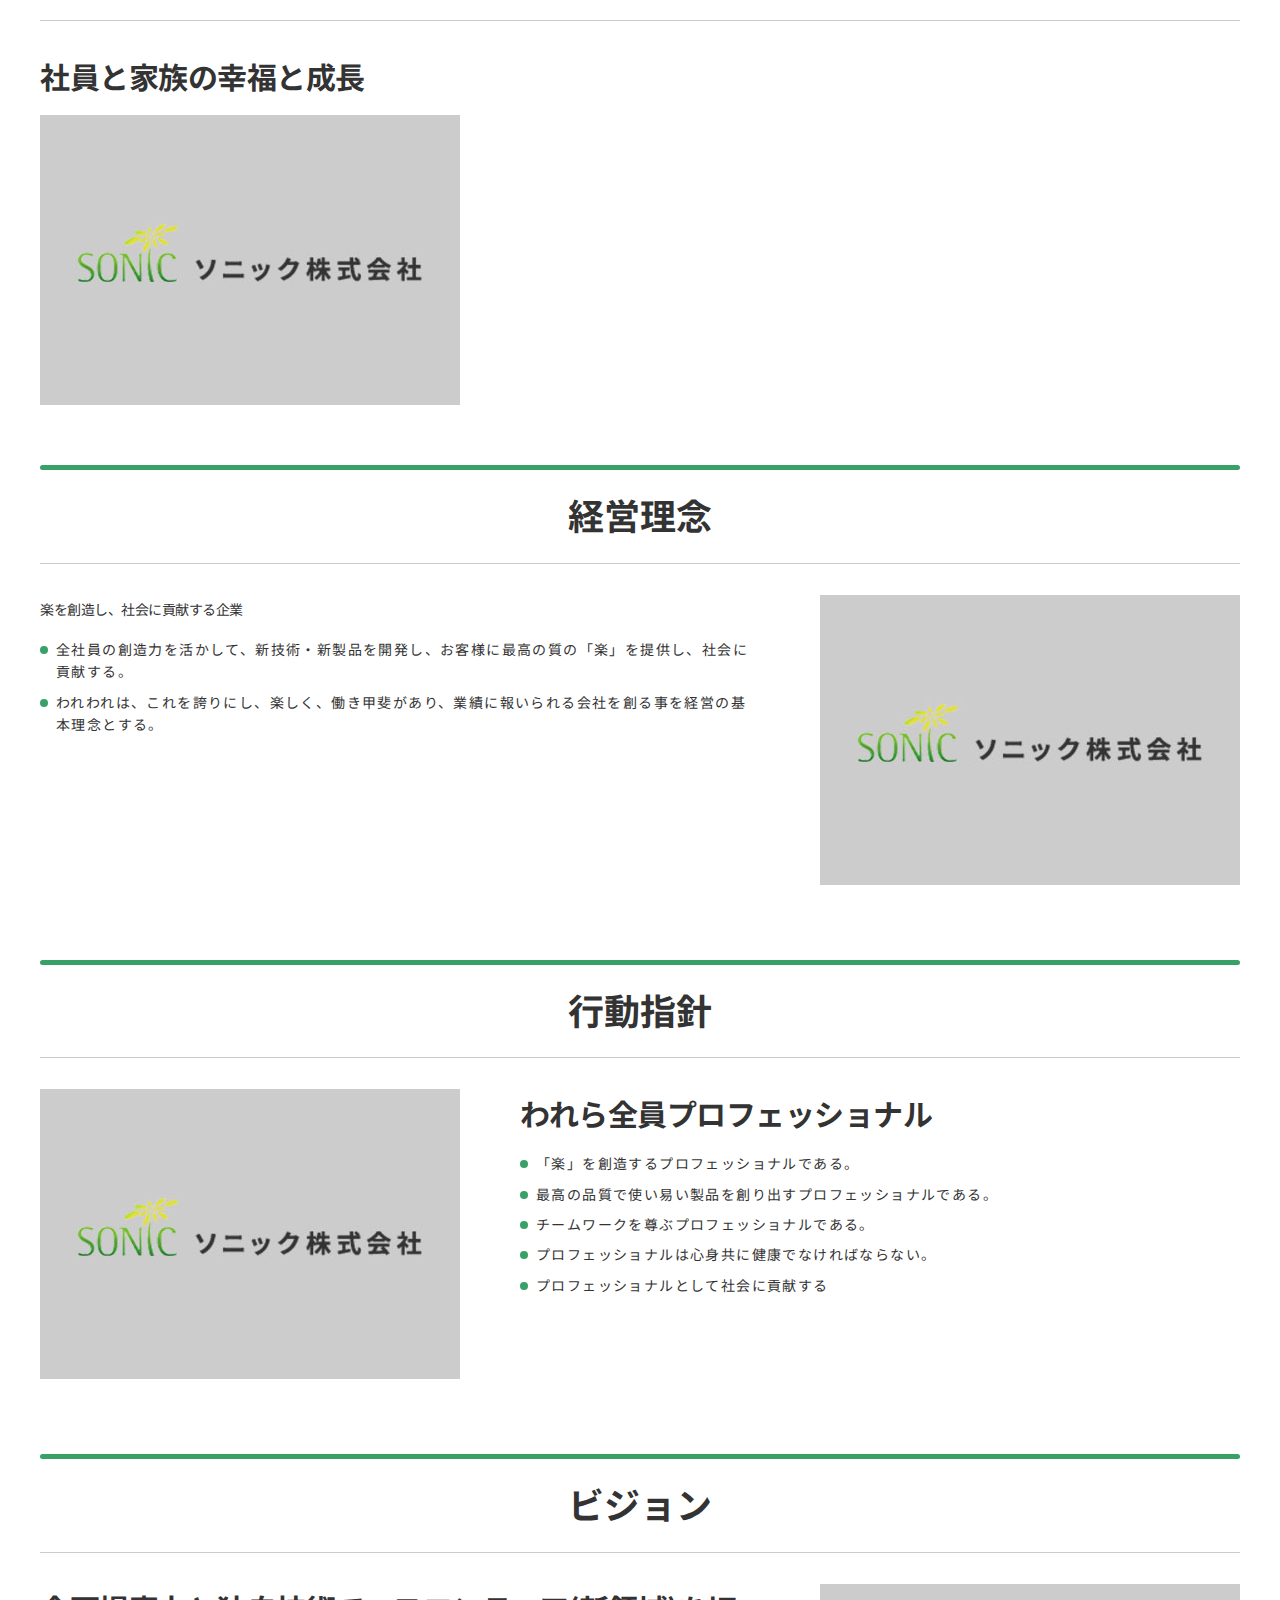
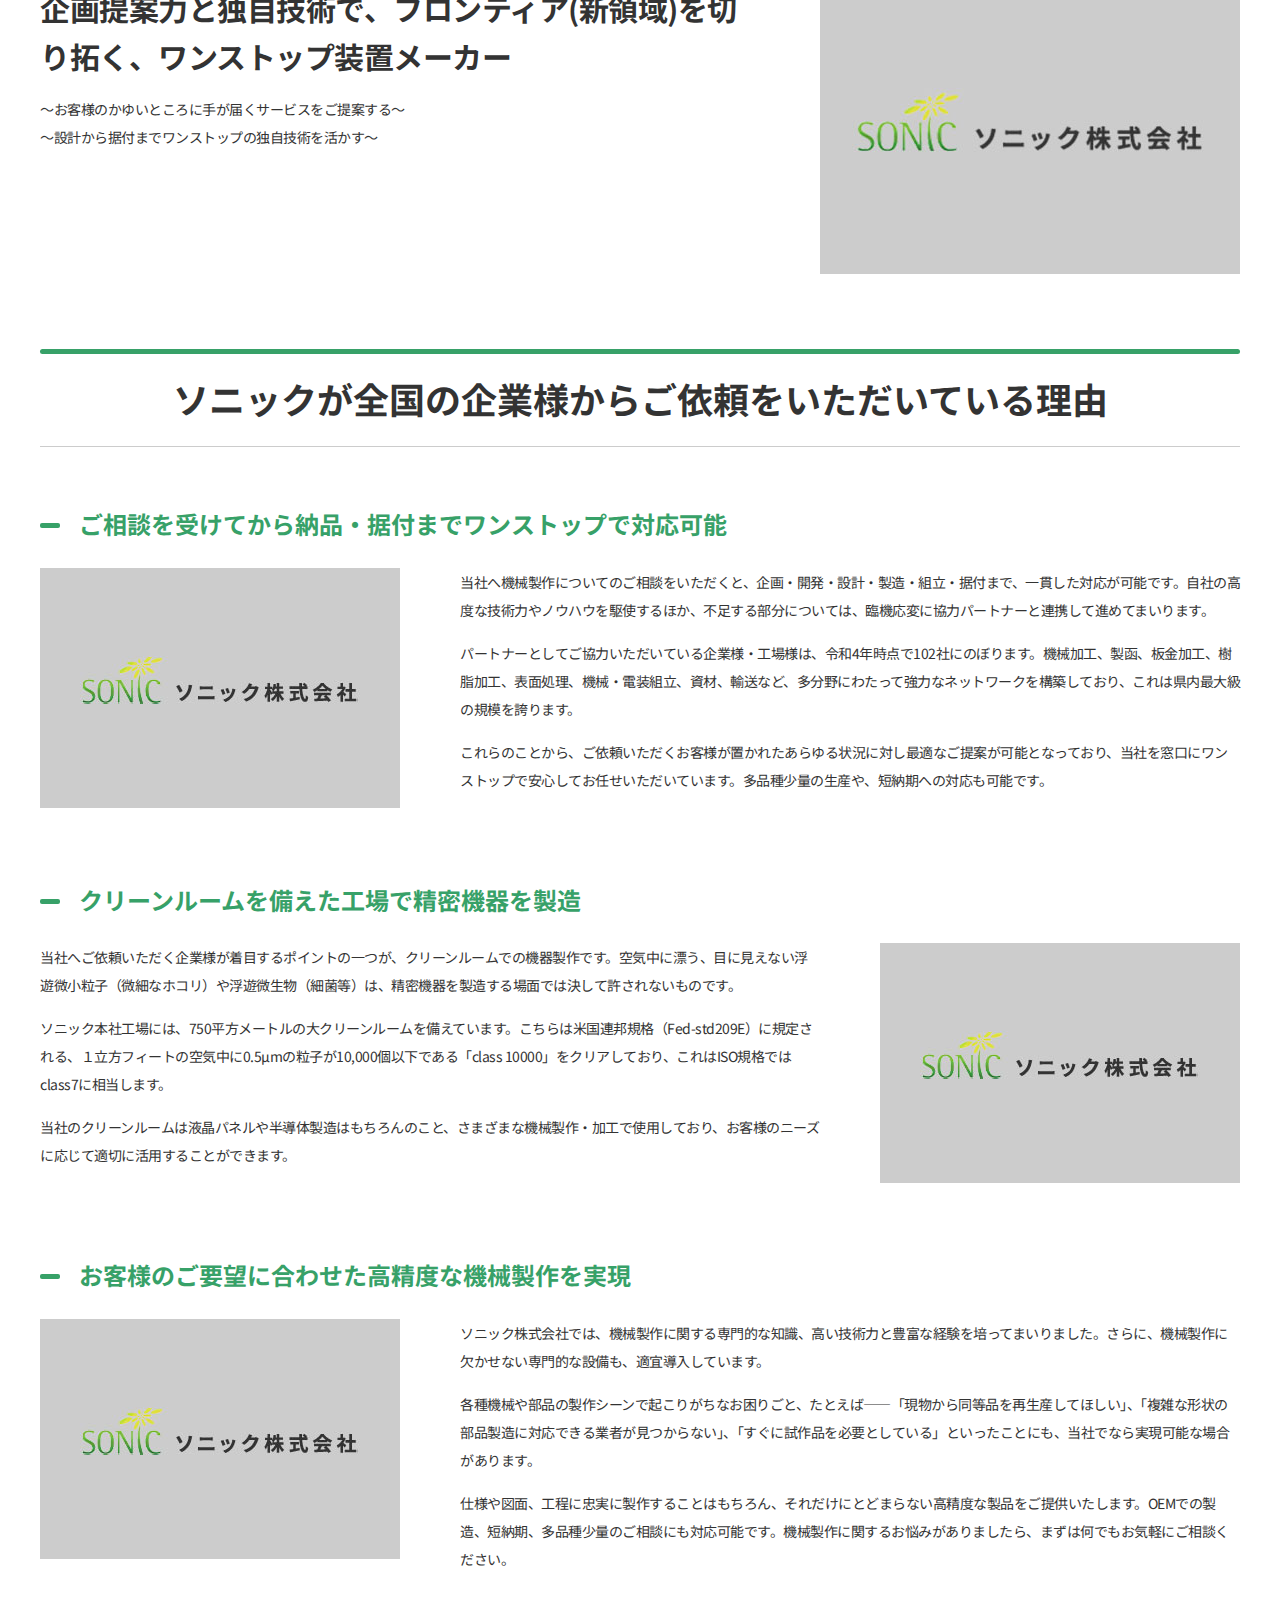
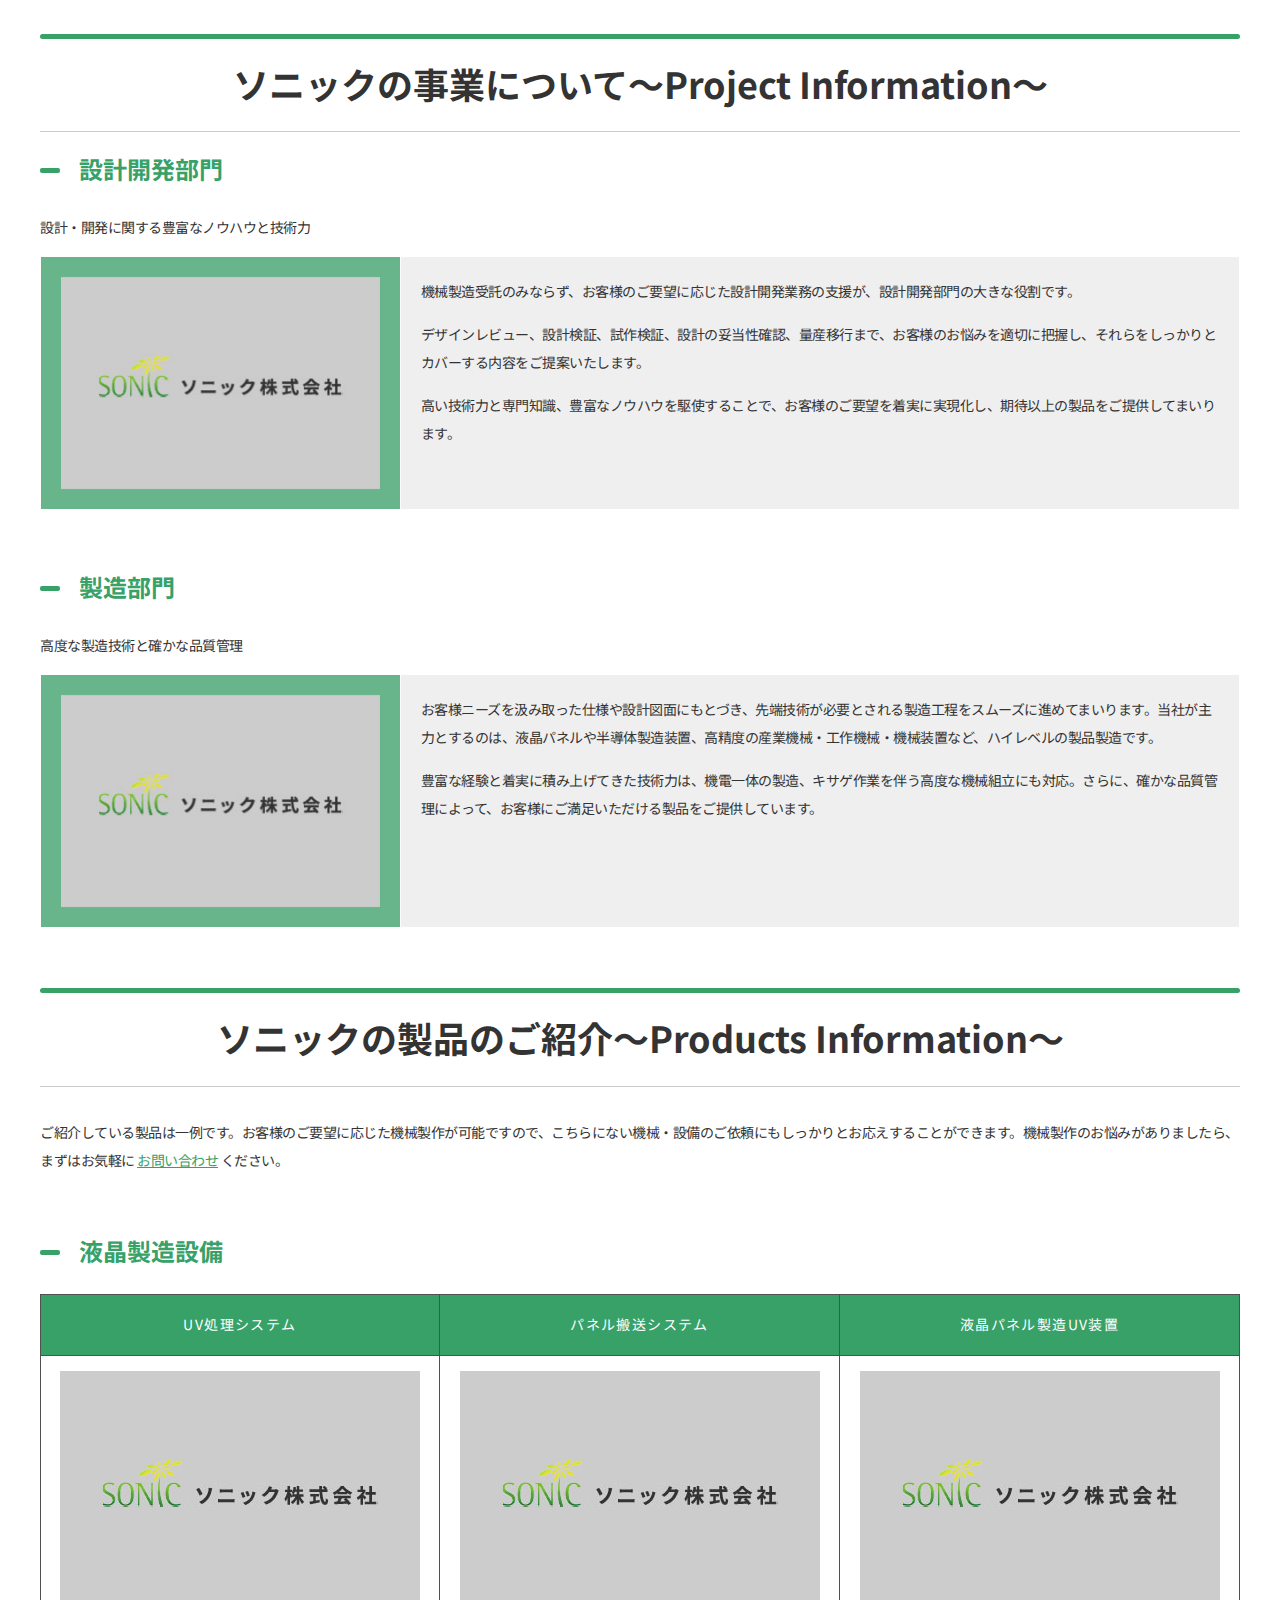
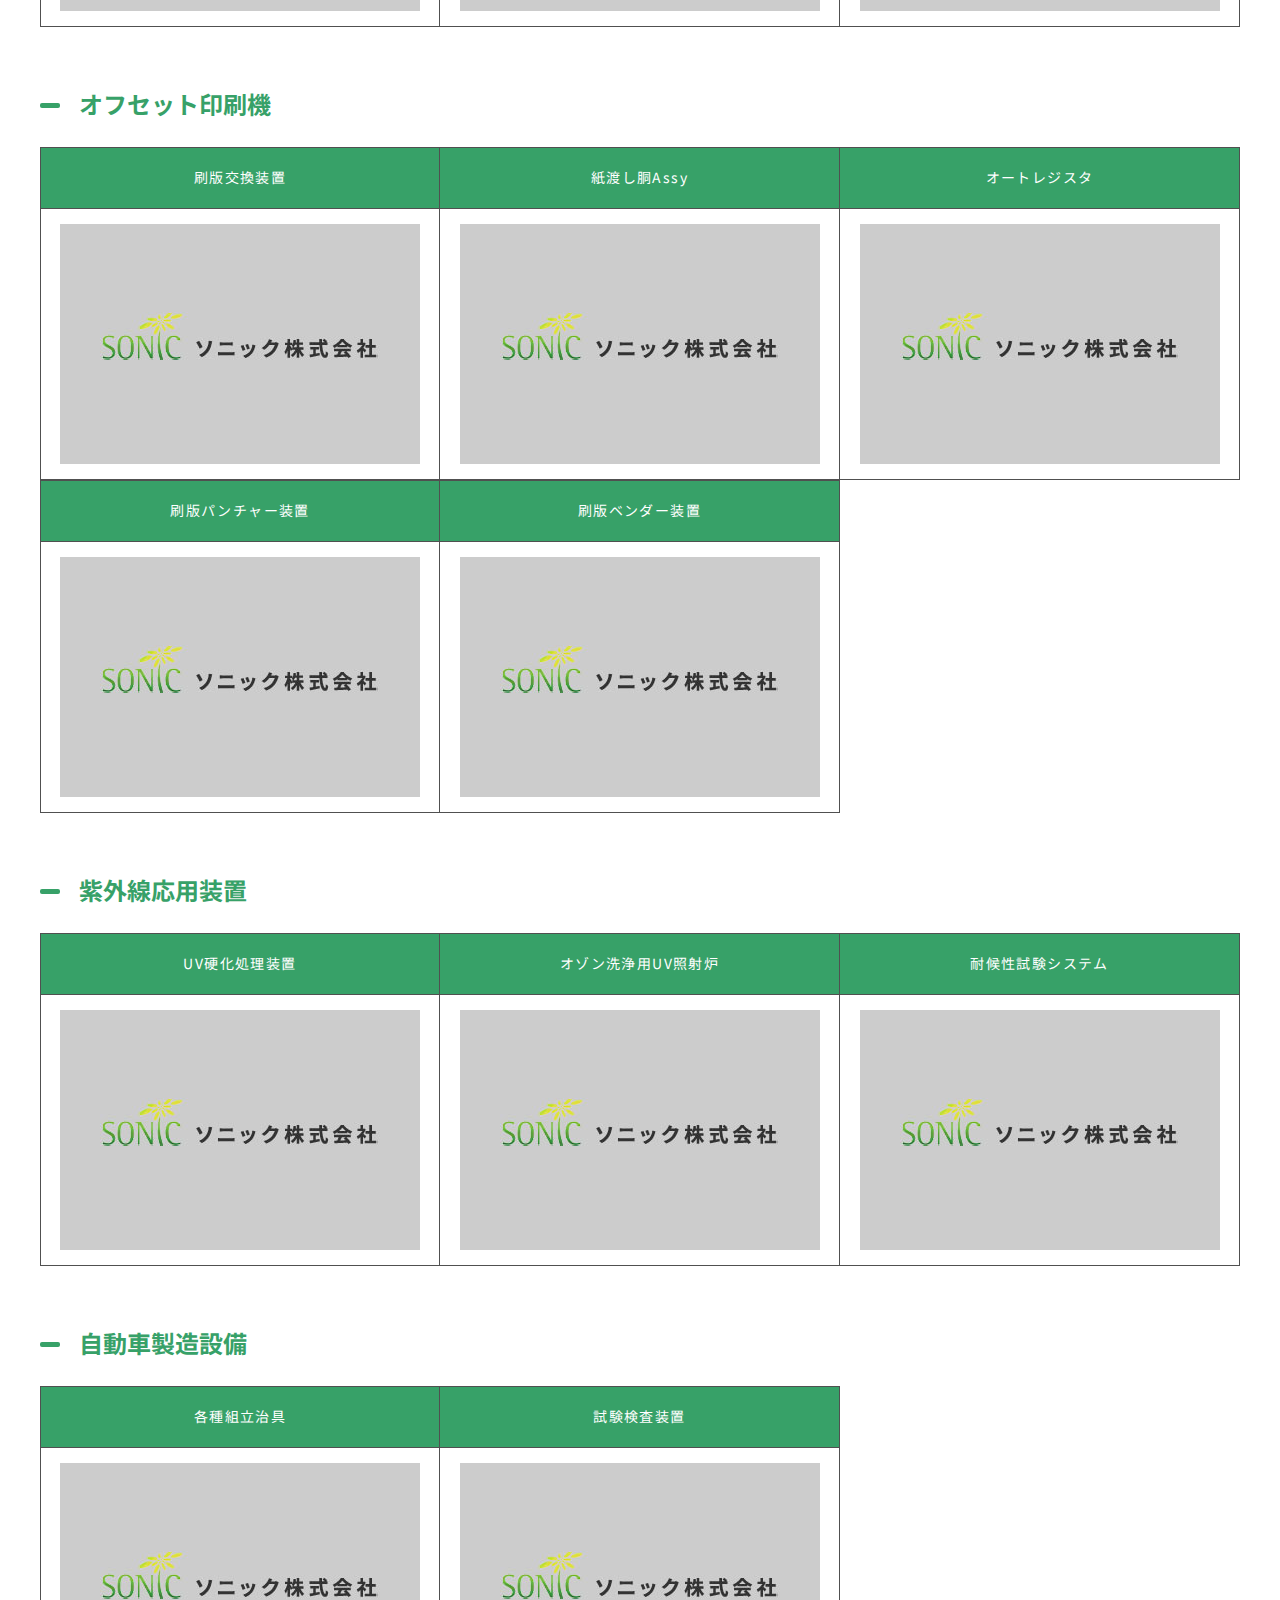
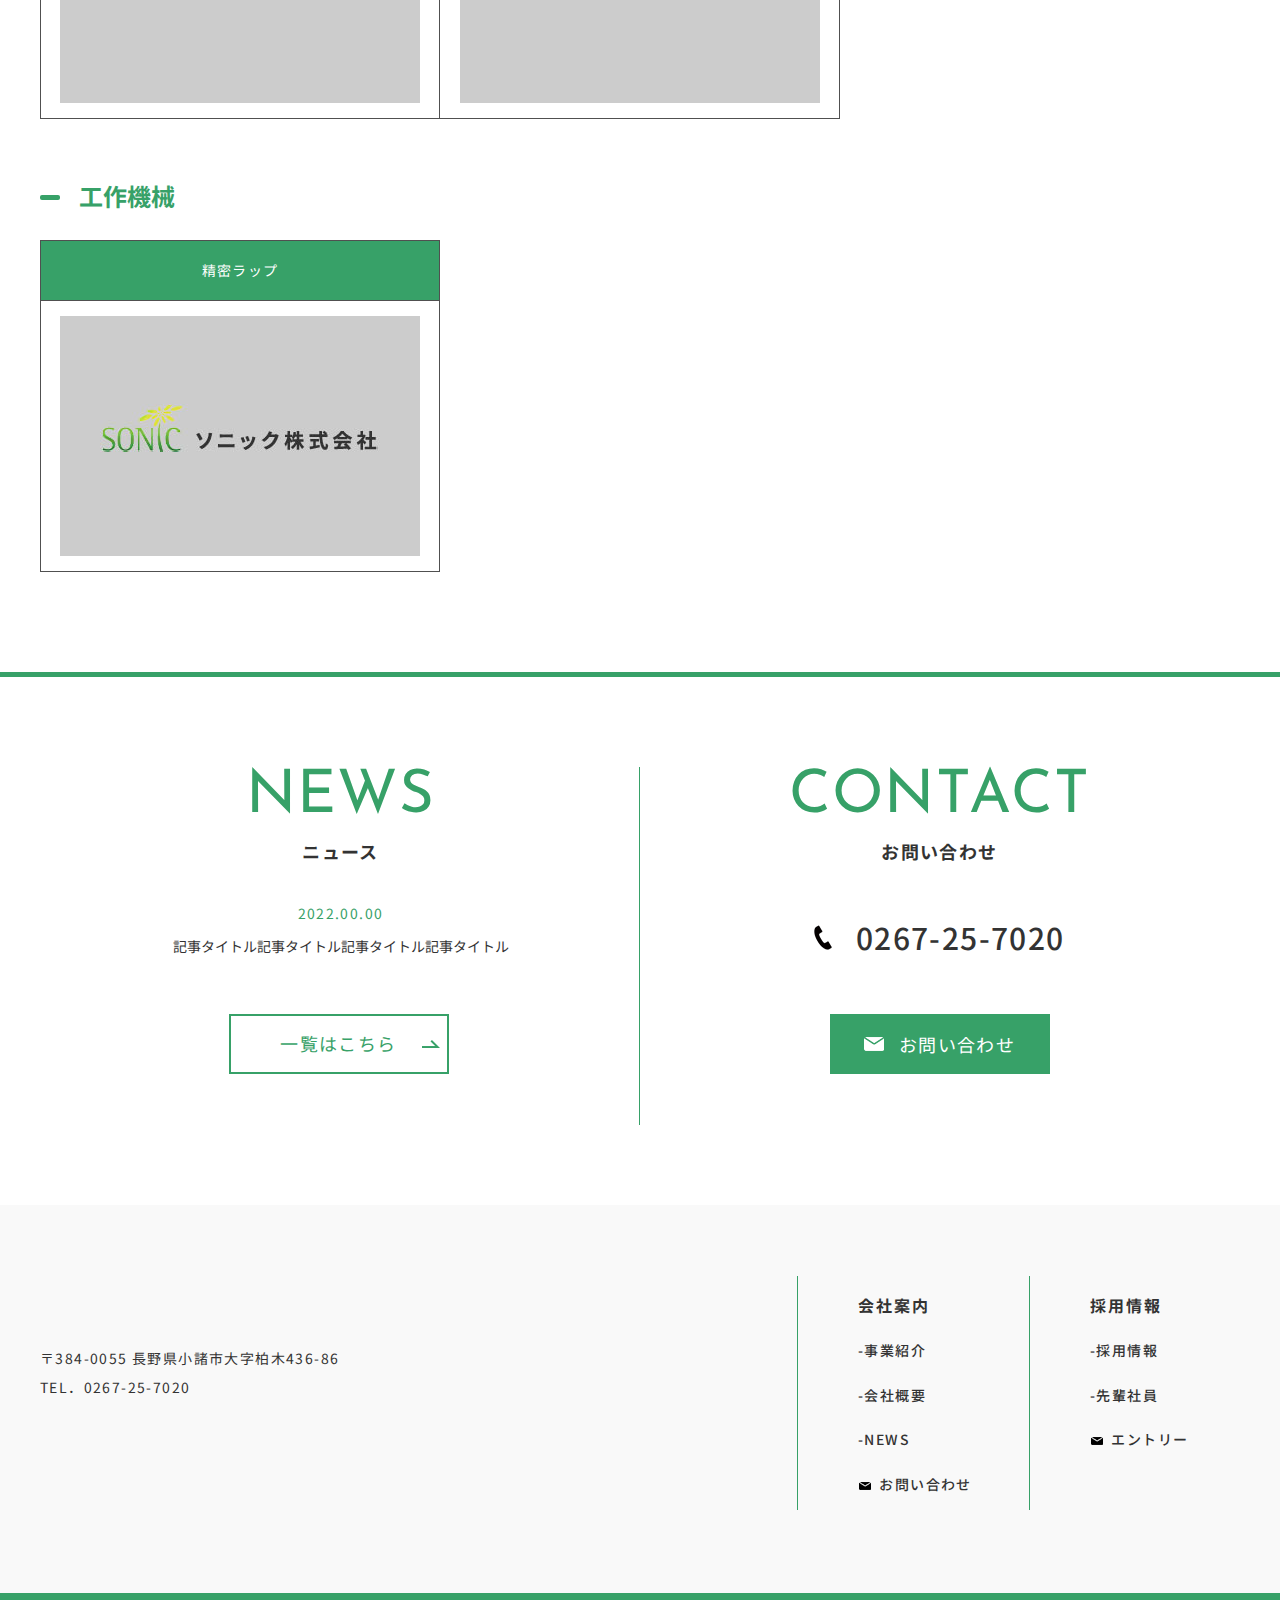
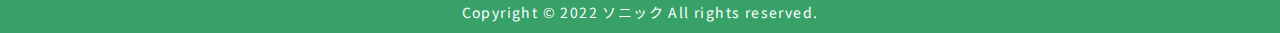
==== commit e21761c4: "update page company" ====
--- a/company/index.html
+++ b/company/index.html
@@ -62,86 +62,153 @@
             <div class="container">
                 <div class="header-main">
                     <h1>経営理念・行動指針・事業紹介｜液晶パネル・半導体・精密機器の製作をワンストップ対応「ソニック株式会社」</h1>
+
                     <div class="logo">
                         <a href="https://www.sonic21.co.jp/">
                             <img src="../images/logo.png" loading="lazy" width="275" height="47"
                                 alt="「液晶・半導体の設計・開発・組立ならソニック株式会社」">
                         </a>
                     </div>
-                    <div class="header-menu">
-                        <ul class="menu-list">
+                    <div class="header-menu-pc pc">
+                        <ul class="menu-list-pc">
                             <li>
-                                <a href="company/index.html">
+                                <a href="#">
                                     ソニックが選ばれている理由
                                 </a>
                             </li>
                             <li>
-                                <a href="company/index.html">
+                                <a href="#">
                                     事業紹介・製品紹介
                                 </a>
                             </li>
-                            <li class="dropdown">
+                            <li class="dropdown-pc">
                                 <span>
                                     会社案内
                                 </span>
-                                <ul class="sub-menu">
+                                <ul class="sub-menu-pc">
                                     <li>
-                                        <a href="company/about.html" class="mu-tam">会社概要</a>
+                                        <a href="about.html" class="mu-tam">会社概要</a>
                                     </li>
                                     <li>
-                                        <a href="contact/" class="mu-email">お問い合わせ </a>
+                                        <a href="../contact/" class="mu-email">お問い合わせ </a>
                                     </li>
                                 </ul>
                             </li>
 
-                            <li class="dropdown">
+                            <li class="dropdown-pc">
                                 <span>
                                     採用情報
                                 </span>
-                                <ul class="sub-menu sbm">
+                                <ul class="sub-menu-pc sbm">
                                     <li>
-                                        <a href="recruit/entry/" class="mu-tam">採用情報・募集要項</a>
+                                        <a href="../recruit/entry/" class="mu-tam">採用情報・募集要項</a>
                                     </li>
                                     <li>
-                                        <a href="recruit/index.html" class="mu-tam">先輩インタビュー</a>
+                                        <a href="../recruit/index.html" class="mu-tam">先輩インタビュー</a>
                                     </li>
                                     <li>
-                                        <a href="recruit/entry/" class="mu-email">エントリー</a>
+                                        <a href="../recruit/entry/" class="mu-email">エントリー</a>
                                     </li>
                                 </ul>
                             </li>
                             <li>
-                                <a href="news/">
+                                <a href="../news/">
                                     NEWS
                                 </a>
                             </li>
                         </ul>
                     </div>
-
-                    <div class="hamburger-btn ham-off">
-                        <!-- <div class="bar"></div> -->
-                        <div class="ham-bg"></div>
-                        <div class="ham-hv">
-                            <div><span><span></span></span></div>
-                            <div><span><span></span></span></div>
-                            <div><span><span></span></span></div>
-                        </div>
-                    </div>
                 </div>
             </div>
         </header>
+
+        <div class="idx-sp sp">
+            <div class="hamburger-btn ham-off">
+                <div class="ham-bg"></div>
+                <div class="ham-hv">
+                    <div><span><span></span></span></div>
+                    <div><span><span></span></span></div>
+                    <div><span><span></span></span></div>
+                </div>
+            </div>
+            <div class="overplay"></div>
+            <div class="header-menu">
+                <div class="menu-wrap">
+                    <ul class="menu-list">
+                        <li class="dropdown">
+                            <div class="mu-hd">
+                                <span class="mu-lk">
+                                    会社案内
+                                    <span class="mu-en">
+                                        company
+                                    </span>
+                                </span>
+                            </div>
+                            <ul class="sub-menu">
+                                <li>
+                                    <a href="#" class="mu-tam">事業紹介</a>
+                                </li>
+                                <li>
+                                    <a href="about.html" class="mu-tam">会社概要</a>
+                                </li>
+                                <li>
+                                    <a href="../news/" class="mu-tam">NEWS</a>
+                                </li>
+                                <li>
+                                    <a href="../contact/" class="mu-email">お問い合わせ</a>
+                                </li>
+                            </ul>
+                        </li>
+
+                        <li class="dropdown">
+                            <div class="mu-hd">
+                                <span class="mu-lk">
+                                    採用情報
+                                    <span class="mu-en">
+                                        recruit
+                                    </span>
+                                </span>
+                            </div>
+                            <ul class="sub-menu sbm">
+                                <li>
+                                    <a href="../recruit/entry/" class="mu-tam">採用情報</a>
+                                </li>
+                                <li>
+                                    <a href="../recruit/index.html" class="mu-tam">先輩社員</a>
+                                </li>
+                                <li>
+                                    <a href="../recruit/entry/" class="mu-email">エントリー</a>
+                                </li>
+                            </ul>
+                        </li>
+                    </ul>
+                    <div class="menu-info">
+                        <a href="tel:0267257020" class="menu-tell"
+                            onclick="gtag('event', 'tel', {'event_category': 'sp'})">0267-25-7020</a>
+                        <a href="../contact" class="menu-lk">
+                            <span>お問い合わせ</span>
+                        </a>
+                    </div>
+                </div>
+
+            </div>
+        </div>
         <!-- end #header-->
         <main id="main" class="main-under">
             <!-- top info = main visual -->
-            <div id="mainvisual">
+            <div class="under-visual" id="mainvisual">
                 <div class="container-1200">
                     <div class="uvisual-wrapper">
-                        <div class="uvisual-txt">
-                            <h2>ソニックの魅力</h2>
-                            <p class="upage-title">Company</p>
-                        </div>
+                        <h2 class="uvisual-title">
+                            <span class="uvis-jp">
+                                ソニックの魅力
+                            </span>
+                            <span class="uvis-en">
+                                Company
+                            </span>
+                        </h2>
                         <div class="uvisual-ig">
-                            <div class="uvis-img"></div>
+                            <div class="uvis-img" style="background-image: url('../images/uvisual-img.jpg');"></div>
                         </div>
                     </div>
                 </div>
@@ -151,7 +218,7 @@
             <div id="content">
                 <div id="topic-path">
                     <ul class="topic-list">
-                        <li><a href="#">ホーム</a></li>
+                        <li><a href="https://www.sonic21.co.jp/">ホーム</a></li>
                         <li>ソニックの魅力</li>
                     </ul>
                 </div>
@@ -167,7 +234,7 @@
                             </span>
                         </h3>
 
-                        <div class="sech3-text mb20">
+                        <div class="sech3-text reverse mb20">
                             <div class="sech3-img">
                                 <img src="../images/under-img01.jpg" alt="当社が皆様に信頼いただいている理由～ソニック株式会社の魅力・理念～">
                             </div>
@@ -180,18 +247,28 @@
                     </div>
                 </div>
 
+                <div class="section">
+
+                    <ul class="under-anc col5">
+                        <li><a href="#ttl01">経営理念</a></li>
+                        <li><a href="#ttl02">行動指針</a></li>
+                        <li><a href="#ttl03">選ばれる理由</a></li>
+                        <li><a href="#ttl04">事業内容</a></li>
+                        <li><a href="#ttl05">製品紹介</a></li>
+                    </ul>
+                </div>
+
                 <div class="section  clearfix">
                     <div class="under-bx">
                         <h4 class="h4">使命</h4>
-                        <p class="img-r"><img src="../images/under-img02.jpg" alt="使命"> </p>
-                        <p>
+                        <p class="f-bold tt-30">
                             社員と家族の幸福と成長
                         </p>
-                      
-                    </div>
-                </div>
-
-                <div class="section  clearfix">
+                        <p class="img-p"><img src="../images/under-img02.jpg" alt="使命"> </p>
+                    </div>
+                </div>
+
+                <div class="section clearfix" id="ttl01">
                     <div class="under-bx">
                         <h4 class="h4">経営理念</h4>
                         <p class="img-r"><img src="../images/under-img02.jpg" alt="経営理念"> </p>
@@ -205,11 +282,11 @@
                     </div>
                 </div>
 
-                <div class="section  clearfix">
+                <div class="section clearfix" id="ttl02">
                     <div class="under-bx">
                         <h4 class="h4">行動指針</h4>
-                        <p class="img-r"><img src="../images/under-img02.jpg" alt="行動指針"> </p>
-                        <p>
+                        <p class="img-l"><img src="../images/under-img02.jpg" alt="行動指針"> </p>
+                        <p class="f-bold tt-30">
                             われら全員プロフェッショナル
                         </p>
                         <ul class="under-list">
@@ -226,7 +303,7 @@
                     <div class="under-bx">
                         <h4 class="h4">ビジョン</h4>
                         <p class="img-r"><img src="../images/under-img02.jpg" alt="ビジョン"> </p>
-                        <p>
+                        <p class="f-bold tt-30">
                             企画提案力と独自技術で、フロンティア(新領域)を切り拓く、ワンストップ装置メーカー　
                         </p>
                         <p>
@@ -236,7 +313,7 @@
                     </div>
                 </div>
 
-                <div class="section ">
+                <div class="section" id="ttl03">
                     <div class="under-bx">
                         <h4 class="h4">ソニックが全国の企業様からご依頼をいただいている理由</h4>
                     </div>
@@ -245,7 +322,7 @@
                 <div class="section  clearfix">
                     <div class="under-bx">
                         <h5 class="h5">ご相談を受けてから納品・据付までワンストップで対応可能</h5>
-                        <p class="img-r ">
+                        <p class="img-l">
                             <img src="../images/under-img03.jpg" alt="ご相談を受けてから納品・据付までワンストップで対応可能">
                         </p>
                         <p>
@@ -270,7 +347,8 @@
                             当社へご依頼いただく企業様が着目するポイントの一つが、クリーンルームでの機器製作です。空気中に漂う、目に見えない浮遊微小粒子（微細なホコリ）や浮遊微生物（細菌等）は、精密機器を製造する場面では決して許されないものです。
                         </p>
                         <p>
-                            ソニック本社工場には、750平方メートルの大クリーンルームを備えています。こちらは米国連邦規格（Fed-std209E）に規定される、１立方フィートの空気中に0.5μmの粒子が10,000個以下である「class 10000」をクリアしており、これはISO規格ではclass7に相当します。
+                            ソニック本社工場には、750平方メートルの大クリーンルームを備えています。こちらは米国連邦規格（Fed-std209E）に規定される、１立方フィートの空気中に0.5μmの粒子が10,000個以下である「class
+                            10000」をクリアしており、これはISO規格ではclass7に相当します。
                         </p>
                         <p>
                             当社のクリーンルームは液晶パネルや半導体製造はもちろんのこと、さまざまな機械製作・加工で使用しており、お客様のニーズに応じて適切に活用することができます。
@@ -281,7 +359,7 @@
                 <div class="section  clearfix">
                     <div class="under-bx">
                         <h5 class="h5">お客様のご要望に合わせた高精度な機械製作を実現</h5>
-                        <p class="img-r ">
+                        <p class="img-l">
                             <img src="../images/under-img03.jpg" alt="お客様のご要望に合わせた高精度な機械製作を実現">
                         </p>
                         <p>
@@ -296,15 +374,15 @@
                     </div>
                 </div>
 
-                <div class="section sech">
+                <div class="section sech" id="ttl04">
                     <div class="under-bx">
                         <h4 class="h4">ソニックの事業について～Project Information～</h4>
                         <h5 class="h5">設計開発部門</h5>
                         <p>
                             設計・開発に関する豊富なノウハウと技術力
                         </p>
-                        
-                        <table class="under-tbl tbl-block">
+
+                        <table class="under-tbl tbl-block tbl-center">
                             <tr>
                                 <th class="w30">
                                     <img src="../images/under-img03.jpg" alt="設計開発部門">
@@ -325,267 +403,262 @@
                         <p>
                             高度な製造技術と確かな品質管理
                         </p>
-                        
-                        <table class="under-tbl tbl-block">
+
+                        <table class="under-tbl tbl-block tbl-center">
                             <tr>
                                 <th class="w30">
                                     <img src="../images/under-img03.jpg" alt="製造部門">
                                 </th>
                                 <td>
-                                    <p>お客様ニーズを汲み取った仕様や設計図面にもとづき、先端技術が必要とされる製造工程をスムーズに進めてまいります。当社が主力とするのは、液晶パネルや半導体製造装置、高精度の産業機械・工作機械・機械装置など、ハイレベルの製品製造です。</p>
-                                    <p>豊富な経験と着実に積み上げてきた技術力は、機電一体の製造、キサゲ作業を伴う高度な機械組立にも対応。さらに、確かな品質管理によって、お客様にご満足いただける製品をご提供しています。</p>
+                                    <p>お客様ニーズを汲み取った仕様や設計図面にもとづき、先端技術が必要とされる製造工程をスムーズに進めてまいります。当社が主力とするのは、液晶パネルや半導体製造装置、高精度の産業機械・工作機械・機械装置など、ハイレベルの製品製造です。
+                                    </p>
+                                    <p>豊富な経験と着実に積み上げてきた技術力は、機電一体の製造、キサゲ作業を伴う高度な機械組立にも対応。さらに、確かな品質管理によって、お客様にご満足いただける製品をご提供しています。
+                                    </p>
                                 </td>
                             </tr>
                         </table>
                     </div>
                 </div>
 
+                <div class="section" id="ttl05">
+                    <div class="under-bx">
+                        <h4 class="h4">ソニックの製品のご紹介～Products Information～</h4>
+                        <p>
+                            ご紹介している製品は一例です。お客様のご要望に応じた機械製作が可能ですので、こちらにない機械・設備のご依頼にもしっかりとお応えすることができます。機械製作のお悩みがありましたら、まずはお気軽に
+                            <a href="../contact/" class="ulink">お問い合わせ</a> ください。
+                        </p>
+                    </div>
+                </div>
+
                 <div class="section ">
                     <div class="under-bx">
-                        <h4 class="h4">ソニックの製品のご紹介～Products Information～</h4>
-                        <p>
-                            ご紹介している製品は一例です。お客様のご要望に応じた機械製作が可能ですので、こちらにない機械・設備のご依頼にもしっかりとお応えすることができます。機械製作のお悩みがありましたら、まずはお気軽に <a href="contact/" class="ulink">お問い合わせ</a> ください。
-                        </p>
+                        <h5 class="h5">液晶製造設備</h5>
+                        <div class="under-clm col3">
+                            <dl>
+                                <dt>
+                                    UV処理システム
+                                </dt>
+                                <dd>
+                                    <p class="uclm-img">
+                                        <img src="../images/under-img03.jpg" alt="UV処理システム">
+                                    </p>
+                                </dd>
+                            </dl>
+                            <dl>
+                                <dt>
+                                    パネル搬送システム
+                                </dt>
+                                <dd>
+                                    <p class="uclm-img">
+                                        <img src="../images/under-img03.jpg" alt="UV処理システム">
+                                    </p>
+                                </dd>
+                            </dl>
+                            <dl>
+                                <dt>
+                                    液晶パネル製造UV装置
+                                </dt>
+                                <dd>
+                                    <p class="uclm-img">
+                                        <img src="../images/under-img03.jpg" alt="UV処理システム">
+                                    </p>
+                                </dd>
+                            </dl>
+                        </div>
                     </div>
                 </div>
 
                 <div class="section ">
                     <div class="under-bx">
-                        <h5 class="h5">液晶製造設備</h5>
-                        <ul class="under-column col3">
-                            <li>
-                                <div class="u-clm">
-                                    <p class="u-clm-head">
-                                        UV処理システム
-                                    </p>
-                                    <p class="u-clm-img">
-                                        <img src="../images/under-img03.jpg" alt="UV処理システム">
-                                    </p>
-                                    <p class="u-clm-desc">
-                                        コメントがあればご入力ください。なければこちらの欄は削除してください。
-                                    </p>
-                                </div>
-                            </li>
-                            <li>
-                                <div class="u-clm">
-                                    <p class="u-clm-head">
-                                        パネル搬送システム
-                                    </p>
-                                    <p class="u-clm-img">
-                                        <img src="../images/under-img03.jpg" alt="パネル搬送システム">
-                                    </p>
-                                    <p class="u-clm-desc">
-                                        コメントがあればご入力ください。なければこちらの欄は削除してください。
-                                    </p>
-                                </div>
-                            </li>
-                            <li>
-                                <div class="u-clm">
-                                    <p class="u-clm-head">
-                                        液晶パネル製造UV装置
-                                    </p>
-                                    <p class="u-clm-img">
-                                        <img src="../images/under-img03.jpg" alt="液晶パネル製造UV装置">
-                                    </p>
-                                    <p class="u-clm-desc">
-                                        コメントがあればご入力ください。なければこちらの欄は削除してください。
-                                    </p>
-                                </div>
-                            </li>
-                        </ul>
-                    </div>
-                </div>
-
-                <div class="section ">
-                    <div class="under-bx">
                         <h5 class="h5">オフセット印刷機</h5>
-                        <ul class="under-column col3">
-                            <li>
-                                <div class="u-clm">
-                                    <p class="u-clm-head">
-                                        刷版交換装置
-                                    </p>
-                                    <p class="u-clm-img">
-                                        <img src="../images/under-img03.jpg" alt="刷版交換装置">
-                                    </p>
-                                    <p class="u-clm-desc">
-                                        コメントがあればご入力ください。なければこちらの欄は削除してください。
-                                    </p>
-                                </div>
-                            </li>
-                            <li>
-                                <div class="u-clm">
-                                    <p class="u-clm-head">
-                                        紙渡し胴Assy
-                                    </p>
-                                    <p class="u-clm-img">
-                                        <img src="../images/under-img03.jpg" alt="紙渡し胴Assy">
-                                    </p>
-                                    <p class="u-clm-desc">
-                                        コメントがあればご入力ください。なければこちらの欄は削除してください。
-                                    </p>
-                                </div>
-                            </li>
-                            <li>
-                                <div class="u-clm">
-                                    <p class="u-clm-head">
-                                        オートレジスタ
-                                    </p>
-                                    <p class="u-clm-img">
-                                        <img src="../images/under-img03.jpg" alt="オートレジスタ">
-                                    </p>
-                                    <p class="u-clm-desc">
-                                        コメントがあればご入力ください。なければこちらの欄は削除してください。
-                                    </p>
-                                </div>
-                            </li>
-                            <li>
-                                <div class="u-clm">
-                                    <p class="u-clm-head">
-                                        刷版パンチャー装置
-                                    </p>
-                                    <p class="u-clm-img">
-                                        <img src="../images/under-img03.jpg" alt="刷版パンチャー装置">
-                                    </p>
-                                    <p class="u-clm-desc">
-                                        コメントがあればご入力ください。なければこちらの欄は削除してください。
-                                    </p>
-                                </div>
-                            </li>
-                            <li>
-                                <div class="u-clm">
-                                    <p class="u-clm-head">
-                                        刷版ベンダー装置
-                                    </p>
-                                    <p class="u-clm-img">
-                                        <img src="../images/under-img03.jpg" alt="刷版ベンダー装置">
-                                    </p>
-                                    <p class="u-clm-desc">
-                                        コメントがあればご入力ください。なければこちらの欄は削除してください。
-                                    </p>
-                                </div>
-                            </li>
-                        </ul>
+                        <div class="under-clm col3">
+                            <dl>
+                                <dt>
+                                    刷版交換装置
+                                </dt>
+                                <dd>
+                                    <p class="uclm-img">
+                                        <img src="../images/under-img03.jpg" alt="UV処理システム">
+                                    </p>
+                                </dd>
+                            </dl>
+                            <dl>
+                                <dt>
+                                    紙渡し胴Assy
+                                </dt>
+                                <dd>
+                                    <p class="uclm-img">
+                                        <img src="../images/under-img03.jpg" alt="UV処理システム">
+                                    </p>
+                                </dd>
+                            </dl>
+                            <dl>
+                                <dt>
+                                    オートレジスタ
+                                </dt>
+                                <dd>
+                                    <p class="uclm-img">
+                                        <img src="../images/under-img03.jpg" alt="UV処理システム">
+                                    </p>
+                                </dd>
+                            </dl>
+                            <dl>
+                                <dt>
+                                    刷版パンチャー装置
+                                </dt>
+                                <dd>
+                                    <p class="uclm-img">
+                                        <img src="../images/under-img03.jpg" alt="UV処理システム">
+                                    </p>
+                                </dd>
+                            </dl>
+                            <dl>
+                                <dt>
+                                    刷版ベンダー装置
+                                </dt>
+                                <dd>
+                                    <p class="uclm-img">
+                                        <img src="../images/under-img03.jpg" alt="UV処理システム">
+                                    </p>
+                                </dd>
+                            </dl>
+                        </div>
                     </div>
                 </div>
 
                 <div class="section  clearfix">
                     <div class="under-bx">
                         <h5 class="h5">紫外線応用装置</h5>
-                        <ul class="under-column col3">
-                            <li>
-                                <div class="u-clm">
-                                    <p class="u-clm-head">
-                                        UV硬化処理装置
-                                    </p>
-                                    <p class="u-clm-img">
-                                        <img src="../images/under-img03.jpg" alt="UV硬化処理装置">
-                                    </p>
-                                    <p class="u-clm-desc">
-                                        コメントがあればご入力ください。なければこちらの欄は削除してください。
-                                    </p>
-                                </div>
-                            </li>
-                            <li>
-                                <div class="u-clm">
-                                    <p class="u-clm-head">
-                                        オゾン洗浄用UV照射炉
-                                    </p>
-                                    <p class="u-clm-img">
-                                        <img src="../images/under-img03.jpg" alt="オゾン洗浄用UV照射炉">
-                                    </p>
-                                    <p class="u-clm-desc">
-                                        コメントがあればご入力ください。なければこちらの欄は削除してください。
-                                    </p>
-                                </div>
-                            </li>
-                            <li>
-                                <div class="u-clm">
-                                    <p class="u-clm-head">
-                                        耐候性試験システム
-                                    </p>
-                                    <p class="u-clm-img">
-                                        <img src="../images/under-img03.jpg" alt="耐候性試験システム">
-                                    </p>
-                                    <p class="u-clm-desc">
-                                        コメントがあればご入力ください。なければこちらの欄は削除してください。
-                                    </p>
-                                </div>
-                            </li>
-                        </ul>
+                        <div class="under-clm col3">
+                            <dl>
+                                <dt>
+                                    UV硬化処理装置
+                                </dt>
+                                <dd>
+                                    <p class="uclm-img">
+                                        <img src="../images/under-img03.jpg" alt="UV処理システム">
+                                    </p>
+                                </dd>
+                            </dl>
+                            <dl>
+                                <dt>
+                                    オゾン洗浄用UV照射炉
+                                </dt>
+                                <dd>
+                                    <p class="uclm-img">
+                                        <img src="../images/under-img03.jpg" alt="UV処理システム">
+                                    </p>
+                                </dd>
+                            </dl>
+                            <dl>
+                                <dt>
+                                    耐候性試験システム
+                                </dt>
+                                <dd>
+                                    <p class="uclm-img">
+                                        <img src="../images/under-img03.jpg" alt="UV処理システム">
+                                    </p>
+                                </dd>
+                            </dl>
+                        </div>
                     </div>
                 </div>
 
                 <div class="section  clearfix">
                     <div class="under-bx">
                         <h5 class="h5">自動車製造設備</h5>
-                        <ul class="under-column col3">
-                            <li>
-                                <div class="u-clm">
-                                    <p class="u-clm-head">
-                                        各種組立治具
-                                    </p>
-                                    <p class="u-clm-img">
-                                        <img src="../images/under-img03.jpg" alt="各種組立治具">
-                                    </p>
-                                    <p class="u-clm-desc">
-                                        コメントがあればご入力ください。なければこちらの欄は削除してください。
-                                    </p>
-                                </div>
-                            </li>
-                            <li>
-                                <div class="u-clm">
-                                    <p class="u-clm-head">
-                                        試験検査装置
-                                    </p>
-                                    <p class="u-clm-img">
-                                        <img src="../images/under-img03.jpg" alt="試験検査装置">
-                                    </p>
-                                    <p class="u-clm-desc">
-                                        コメントがあればご入力ください。なければこちらの欄は削除してください。
-                                    </p>
-                                </div>
-                            </li>
-                        </ul>
+                        <div class="under-clm col3">
+                            <dl>
+                                <dt>
+                                    各種組立治具
+                                </dt>
+                                <dd>
+                                    <p class="uclm-img">
+                                        <img src="../images/under-img03.jpg" alt="UV処理システム">
+                                    </p>
+                                </dd>
+                            </dl>
+                            <dl>
+                                <dt>
+                                    試験検査装置
+                                </dt>
+                                <dd>
+                                    <p class="uclm-img">
+                                        <img src="../images/under-img03.jpg" alt="UV処理システム">
+                                    </p>
+                                </dd>
+                            </dl>
+                        </div>
                     </div>
                 </div>
 
                 <div class="section  clearfix">
                     <div class="under-bx">
                         <h5 class="h5">工作機械</h5>
-                        <ul class="under-column col3">
-                            <li>
-                                <div class="u-clm">
-                                    <p class="u-clm-head">
-                                        精密ラップ
-                                    </p>
-                                    <p class="u-clm-img">
-                                        <img src="../images/under-img03.jpg" alt="精密ラップ">
-                                    </p>
-                                    <p class="u-clm-desc">
-                                        コメントがあればご入力ください。なければこちらの欄は削除してください。
-                                    </p>
-                                </div>
-                            </li>
-                        </ul>
-                    </div>
-                </div>
-
-
-
-
-
-
-
-
-               
+                        <div class="under-clm col3">
+                            <dl>
+                                <dt>
+                                    精密ラップ
+                                </dt>
+                                <dd>
+                                    <p class="uclm-img">
+                                        <img src="../images/under-img03.jpg" alt="UV処理システム">
+                                    </p>
+                                </dd>
+                            </dl>
+                        </div>
+                    </div>
+                </div>
+
 
             </div>
             <!-- end #content -->
         </main>
         <!-- end #main -->
         <footer id="footer">
-            <div class="footer-top">
+            <div class="information">
+                <div class="imn-wrapper">
+                    <div class="cols">
+                        <div class="col">
+                            <div class="imn-box">
+                                <p class="imn-title">
+                                    <span class="imn-en">News</span>
+                                    <span class="imn-jp">ニュース</span>
+                                </p>
+                                <div class="imn-item">
+                                    <p class="imn-date">
+                                        2022.00.00
+                                    </p>
+                                    <a href="#" class="imn-tt">
+                                        記事タイトル記事タイトル記事タイトル記事タイトル
+                                    </a>
+                                </div>
+                                <a href="../news/" class="btn btn-g">
+                                    <span>一覧はこちら</span>
+                                </a>
+                            </div>
+                        </div>
+                        <div class="col">
+                            <div class="imn-box">
+                                <p class="imn-title">
+                                    <span class="imn-en">contact</span>
+                                    <span class="imn-jp">お問い合わせ</span>
+                                </p>
+
+                                <a href="tel:0267257020" onclick="gtag('event', 'tel', {'event_category': 'sp'})"
+                                    class="imn-tell">
+                                    0267-25-7020
+                                </a>
+
+                                <a href="../contact/" class="imn-contact">
+                                    <span>お問い合わせ</span>
+                                </a>
+                            </div>
+                        </div>
+                    </div>
+                </div>
+            </div>
+            <div class="footer-bottom">
                 <div class="container-1200">
                     <div class="footer-wrapper">
                         <div class="cols">
@@ -614,22 +687,22 @@
                                     </p>
                                     <ul class="ft-list">
                                         <li>
-                                            <a href="company/index.html">
+                                            <a href="#">
                                                 -事業紹介
                                             </a>
                                         </li>
                                         <li>
-                                            <a href="company/about.html">
+                                            <a href="about.html">
                                                 -会社概要
                                             </a>
                                         </li>
                                         <li>
-                                            <a href="news/">
+                                            <a href="../news/">
                                                 -NEWS
                                             </a>
                                         </li>
                                         <li>
-                                            <a href="contact/">
+                                            <a href="../contact/">
                                                 お問い合わせ
                                             </a>
                                         </li>
@@ -643,17 +716,17 @@
                                     </p>
                                     <ul class="ft-list">
                                         <li>
-                                            <a href="recruit/entry/">
+                                            <a href="../recruit/entry/">
                                                 -採用情報
                                             </a>
                                         </li>
                                         <li>
-                                            <a href="recruit/index.html">
+                                            <a href="../recruit/index.html">
                                                 -先輩社員
                                             </a>
                                         </li>
                                         <li>
-                                            <a href="recruit/entry">
+                                            <a href="../recruit/entry">
                                                 エントリー
                                             </a>
                                         </li>
--- a/css/styles.css
+++ b/css/styles.css
@@ -381,65 +381,12 @@
     opacity: 1;
   }
 }
-@keyframes fadeInUp {
-  from {
-    opacity: 0;
-    transform: translate3d(0, 20%, 0);
-  }
-  to {
-    opacity: 1;
-    transform: translate3d(0, 0, 0);
-  }
-}
-@keyframes fixedMenu {
+@keyframes recruit {
   0% {
-    opacity: 0.7;
-    transform: translateY(-100%);
+    width: 100%;
   }
   100% {
-    opacity: 1;
-    transform: translateY(0);
-  }
-}
-@keyframes showTab {
-  from {
-    opacity: 0;
-  }
-  to {
-    opacity: 1;
-  }
-}
-@keyframes jelly {
-  0%, 100% {
-    transform: scale(1, 1);
-  }
-  25% {
-    transform: scale(0.9, 1.1);
-  }
-  50% {
-    transform: scale(1.1, 0.9);
-  }
-  75% {
-    transform: scale(0.95, 1.05);
-  }
-}
-@keyframes infin-box {
-  0% {
-    opacity: 0;
-  }
-  5% {
-    opacity: 1;
-    background-color: red;
-  }
-  29% {
-    opacity: 1;
-    background-color: red;
-  }
-  30% {
-    opacity: 0;
-  }
-  100% {
-    opacity: 0;
+    width: 0;
   }
 }
 @keyframes header-off1 {
@@ -548,15 +495,75 @@
     opacity: 0;
   }
 }
+@keyframes home-loader-off1 {
+  0% {
+    stroke-dashoffset: 600;
+    stroke: rgba(255, 255, 255, 0.25);
+  }
+  50% {
+    stroke-dashoffset: 1166;
+    stroke: rgba(230, 230, 230, 0.5);
+  }
+  100% {
+    stroke-dashoffset: 1166;
+    stroke: #e6e6e6;
+  }
+}
 @keyframes home-loader-on0 {
   0% {
-    stroke-dasharray: 0 300%;
+    stroke-dashoffset: 600;
   }
   100% {
-    stroke-dasharray: 195% 300%;
-  }
-}
-@keyframes scale1 {
+    stroke-dashoffset: 1166;
+  }
+}
+@keyframes home-loader-on1 {
+  0% {
+    stroke-dashoffset: 600;
+    opacity: 1;
+  }
+  100% {
+    stroke-dashoffset: 1166;
+    opacity: 1;
+  }
+}
+@keyframes slide-af0 {
+  0% {
+    opacity: 1;
+  }
+  100% {
+    opacity: 0;
+  }
+}
+@keyframes slide-af1 {
+  0% {
+    opacity: 0;
+    transform: translate(22px, -4px) scale(0);
+  }
+  100% {
+    opacity: 1;
+    transform: translate(22px, -4px) scale(1);
+  }
+}
+@keyframes slide-off0 {
+  0% {
+    opacity: 1;
+  }
+  100% {
+    opacity: 0;
+  }
+}
+@keyframes slide-on0 {
+  0% {
+    opacity: 0;
+    transform: scale(1.05, 1);
+  }
+  100% {
+    opacity: 1;
+    transform: scale(1, 1);
+  }
+}
+@keyframes slide-on1 {
   0% {
     transform: scale(1.1);
   }
@@ -564,12 +571,57 @@
     transform: scale(1);
   }
 }
-@keyframes ani1 {
+@keyframes slide-off-text0 {
   0% {
-    width: 100%;
+    opacity: 1;
   }
   100% {
-    width: 0;
+    opacity: 0;
+  }
+}
+@keyframes slide-on-text0 {
+  0% {
+    opacity: 0;
+  }
+  100% {
+    opacity: 1;
+  }
+}
+@keyframes slide-on-text1 {
+  0% {
+    opacity: 0;
+  }
+  50% {
+    opacity: 0.5;
+  }
+  100% {
+    opacity: 1;
+  }
+}
+@keyframes slide-off-num0 {
+  0% {
+    transform: translateY(0) rotateX(0);
+  }
+  100% {
+    transform: translateY(-50%) rotateX(90deg);
+  }
+}
+@keyframes slide-on-num0 {
+  0% {
+    opacity: 0;
+    transform: translateY(50%) rotateX(90deg);
+  }
+  100% {
+    opacity: 1;
+    transform: translateY(0) rotateX(0);
+  }
+}
+@keyframes slide-on-num1 {
+  0% {
+    color: white;
+  }
+  100% {
+    color: #333333;
   }
 }
 .tt-14 {
@@ -763,52 +815,17 @@
 }
 
 .hamburger-btn {
-  width: 70px;
-  height: 70px;
+  width: 50px;
+  height: 50px;
   position: relative;
   cursor: pointer;
-  z-index: 99;
+  z-index: 102;
   border-radius: 100%;
   transition: all 0.3s ease;
   display: none;
-}
-.hamburger-btn .bar {
-  width: 30px;
-  height: 3px;
-  position: absolute;
-  top: 50%;
-  left: 50%;
-  transform: translate(-50%, -50%);
-  background-color: #37a168;
-  border-radius: 2px;
-  transition: all 0.3s ease;
-}
-.hamburger-btn .bar::before, .hamburger-btn .bar::after {
-  content: "";
-  width: 30px;
-  height: 3px;
-  position: absolute;
-  left: 0;
-  border-radius: 2px;
-  background-color: #37a168;
-  transition: all 0.3s ease;
-}
-.hamburger-btn .bar::before {
-  top: -8px;
-}
-.hamburger-btn .bar::after {
-  top: 8px;
-}
-.hamburger-btn.--active .bar {
-  background-color: transparent;
-}
-.hamburger-btn.--active .bar::before {
-  top: 0;
-  transform: rotate(45deg);
-}
-.hamburger-btn.--active .bar::after {
-  top: 0;
-  transform: rotate(135deg);
+  position: fixed;
+  right: 20px;
+  top: 10px;
 }
 .hamburger-btn.ham-off .ham-bg {
   animation: header-off0 375ms ease-in-out forwards;
@@ -840,12 +857,12 @@
 }
 .hamburger-btn .ham-hv {
   display: block;
-  width: 34px;
+  width: 30px;
   height: 18px;
   position: absolute;
   top: 50%;
   left: 50%;
-  margin: -9px 0 0 -17px;
+  transform: translate(-50%, -50%);
   animation: fadeIn 375ms ease-in-out 0.1875s forwards;
   opacity: 0;
 }
@@ -875,7 +892,7 @@
   overflow: hidden;
 }
 .hamburger-btn .ham-hv div span span {
-  background: rgb(255, 255, 255);
+  background: white;
   transition-duration: 375ms;
   transition-timing-function: ease-in-out;
 }
@@ -942,15 +959,14 @@
 
 #topic-path {
   padding: 15px 0;
-  display: none;
 }
 #topic-path .topic-list {
   display: flex;
   flex-wrap: wrap;
   justify-content: flex-end;
+  align-items: center;
 }
 #topic-path li {
-  font-size: 14px;
   position: relative;
 }
 #topic-path li::after {
@@ -959,6 +975,9 @@
   display: inline-block;
   margin: 0 4px;
 }
+#topic-path li:last-child:after {
+  display: none;
+}
 #topic-path a:hover {
   color: #37a168;
 }
@@ -971,14 +990,10 @@
 #header {
   background: #fff;
   width: 100%;
-  transition: all 0.3s ease;
   height: 80px;
   display: flex;
   align-items: center;
-  position: fixed;
-  top: 0;
-  left: 0;
-  width: 100%;
+  position: relative;
   z-index: 99;
 }
 #header h1 {
@@ -991,15 +1006,6 @@
   transform: translateX(6px);
   transition: all 0.3s ease;
 }
-#header.--fix {
-  background-color: #37a168;
-}
-#header.--fix h1 {
-  color: #fff;
-}
-#header.--fix .logo {
-  filter: brightness(0) invert(1);
-}
 #header .logo {
   transform: translateX(6px);
   transition: all 0.3s ease;
@@ -1012,7 +1018,7 @@
   position: relative;
 }
 
-.menu-list {
+.menu-list-pc {
   position: relative;
   display: flex;
   align-items: center;
@@ -1020,34 +1026,37 @@
   column-gap: 60px;
   letter-spacing: 1px;
 }
-.menu-list a {
+.menu-list-pc a {
   position: relative;
   display: flex;
   align-items: center;
   justify-content: space-between;
   transition: all 0.3s ease;
 }
-.menu-list .--active a {
+.menu-list-pc > li:hover > a,
+.menu-list-pc > li:hover > span {
   color: #37a168;
 }
-.menu-list .--active .--active > a {
-  background-color: #37a168;
-  color: white;
-}
-
-.dropdown {
-  position: relative;
-}
-.dropdown .dropdown:hover > a {
-  background-color: #37a168;
-  color: white;
-}
-.dropdown span {
+.menu-list-pc .--active a {
+  color: #37a168;
+}
+
+.dropdown-pc {
+  position: relative;
+}
+.dropdown-pc:hover > .sub-menu-pc {
+  transform: translateY(0);
+  pointer-events: auto;
+  opacity: 1;
+  visibility: visible;
+  z-index: 1;
+}
+.dropdown-pc span {
   padding: 10px 14px 12px 0;
   padding-right: 14px;
   transition: all 0.3s ease;
 }
-.dropdown span::before {
+.dropdown-pc span::before {
   content: "";
   position: absolute;
   right: 0;
@@ -1060,33 +1069,38 @@
   transition: all 0.3s;
 }
 
-.sub-menu {
+.sub-menu-pc {
   position: absolute;
   top: calc(100% + 12px);
   left: 0;
   width: 100%;
   min-width: 130px;
   background-color: #f2f2f2;
-}
-.sub-menu .sub-menu {
+  transition: all 0.3s ease;
+  transform: translateY(0);
+  pointer-events: none;
+  opacity: 0;
+  visibility: hidden;
+}
+.sub-menu-pc .sub-menu {
   top: 0;
   left: 100%;
 }
-.sub-menu li {
+.sub-menu-pc li {
   border-bottom: 1px solid #fff;
 }
-.sub-menu li:last-child {
+.sub-menu-pc li:last-child {
   border: none;
 }
-.sub-menu.sbm .mu-tam {
+.sub-menu-pc.sbm .mu-tam {
   padding-left: 10px;
   letter-spacing: -1px;
 }
-.sub-menu.sbm .mu-email {
+.sub-menu-pc.sbm .mu-email {
   padding-left: 6px;
   letter-spacing: -2px;
 }
-.sub-menu .mu-tam::before {
+.sub-menu-pc .mu-tam::before {
   content: "";
   display: inline-block;
   width: 0;
@@ -1098,7 +1112,7 @@
   transform: translateY(-2px);
   transition: all 0.3s ease;
 }
-.sub-menu .mu-email::before {
+.sub-menu-pc .mu-email::before {
   content: "";
   display: inline-block;
   background-image: url("../images/svg/ic-email.svg");
@@ -1109,14 +1123,23 @@
   transform: translateY(-1px);
   transition: all 0.3s ease;
 }
-.sub-menu a,
-.sub-menu span {
+.sub-menu-pc a,
+.sub-menu-pc span {
   padding: 11px 6px 12px 14px;
   display: block;
   font-size: 12px;
   font-weight: 400;
 }
-.sub-menu a {
+.sub-menu-pc a:hover,
+.sub-menu-pc span:hover {
+  color: #fff;
+  background-color: #37a168;
+}
+.sub-menu-pc a:hover::before,
+.sub-menu-pc span:hover::before {
+  filter: brightness(0) invert(1);
+}
+.sub-menu-pc a {
   letter-spacing: 0;
   position: relative;
 }
@@ -1138,24 +1161,24 @@
   background: #37a168;
   letter-spacing: 1.4px;
 }
-#footer .footer-top {
+#footer .footer-bottom {
   background-color: #f9f9f9;
   padding: 47px 0 98px;
 }
-#footer .col {
+#footer .footer-bottom .col {
   border-left: 1px #37a168 solid;
 }
-#footer .col:nth-child(1) {
+#footer .footer-bottom .col:nth-child(1) {
   width: calc(100% - 458px);
   border: none;
 }
-#footer .col:nth-child(2) {
+#footer .footer-bottom .col:nth-child(2) {
   width: 232px;
 }
-#footer .col:nth-child(3) {
+#footer .footer-bottom .col:nth-child(3) {
   width: 226px;
 }
-#footer .col:nth-child(2), #footer .col:nth-child(3) {
+#footer .footer-bottom .col:nth-child(2), #footer .footer-bottom .col:nth-child(3) {
   margin-top: 39px;
 }
 #footer .ft-logo {
@@ -1204,35 +1227,31 @@
 }
 
 /*============================= C_O_N_T_E_N_T =============================*/
-#main {
-  margin-top: 80px;
-}
-
-.index #mainvisual .visual-wrapper {
-  position: relative;
-}
-.index #mainvisual .visual-head {
+.index-visual .visual-wrapper {
+  position: relative;
+}
+.index-visual .visual-head {
   position: absolute;
   top: calc(40% + 2px);
   left: 0;
   transform: translateY(-50%);
   z-index: 2;
 }
-.index #mainvisual .visual-title {
+.index-visual .visual-title {
   font-size: 85px;
   font-weight: 800;
   margin-bottom: 48px;
 }
-.index #mainvisual .visual-title .fs-small {
+.index-visual .visual-title .fs-small {
   font-size: 62.3529%;
   margin-left: -14px;
 }
-.index #mainvisual .visual-title .vis-tb {
+.index-visual .visual-title .vis-tb {
   padding-left: 52px;
   display: block;
   margin-top: 16px;
 }
-.index #mainvisual .visual-label {
+.index-visual .visual-label {
   display: inline-block;
   font-size: 30px;
   letter-spacing: 4.4px;
@@ -1244,13 +1263,13 @@
   line-height: 1;
   margin-left: 23px;
 }
-.index #mainvisual .visual-contact {
+.index-visual .visual-contact {
   position: absolute;
   bottom: 41px;
   right: calc((100vw - 100%) / -2);
   z-index: 1;
 }
-.index #mainvisual .visual-contact::after {
+.index-visual .visual-contact::after {
   content: "";
   position: absolute;
   top: 0;
@@ -1262,7 +1281,7 @@
   border-radius: 100px 0 0 100px;
   background-color: #147546;
 }
-.index #mainvisual .v-contact-wrap {
+.index-visual .v-contact-wrap {
   position: relative;
   width: 100%;
   width: 508px;
@@ -1275,7 +1294,7 @@
   background-color: #fff;
   z-index: 0;
 }
-.index #mainvisual .vis-cont-tt {
+.index-visual .vis-cont-tt {
   font-size: 26px;
   font-weight: bold;
   color: #147546;
@@ -1285,7 +1304,7 @@
   margin-bottom: 7px;
   position: relative;
 }
-.index #mainvisual .vis-cont-tt::after {
+.index-visual .vis-cont-tt::after {
   content: "";
   position: absolute;
   bottom: 0;
@@ -1294,14 +1313,14 @@
   height: 1px;
   background-color: #cccccc;
 }
-.index #mainvisual .vis-tell {
+.index-visual .vis-tell {
   font-weight: bold;
   font-size: 28px;
   position: relative;
   margin-bottom: 13px;
   letter-spacing: 0px;
 }
-.index #mainvisual .vis-tell::before {
+.index-visual .vis-tell::before {
   content: "";
   background-image: url("../images/svg/ic-tell.svg");
   width: 14px;
@@ -1309,7 +1328,7 @@
   display: inline-block;
   margin-right: 8px;
 }
-.index #mainvisual .vis-lk {
+.index-visual .vis-lk {
   width: 224px;
   height: 50px;
   border-radius: 4px;
@@ -1321,7 +1340,7 @@
   justify-content: center;
   transform: translate(-5px, -5px);
 }
-.index #mainvisual .vis-lk::before {
+.index-visual .vis-lk::before {
   content: "";
   display: inline-block;
   background-image: url("../images/ic-email3.png");
@@ -1332,29 +1351,57 @@
   margin-right: 10px;
   transition: all 0.3s ease;
 }
-.index #mainvisual .vis-lk span {
+.index-visual .vis-lk span {
   font-size: 18px;
 }
-.index #mainvisual .vis-lk:hover {
+.index-visual .vis-lk:hover {
   background-color: #37a168;
   color: #fff;
 }
-.index #mainvisual .vis-lk:hover::before {
+.index-visual .vis-lk:hover::before {
   filter: brightness(0) invert(1);
 }
-.index #mainvisual .slick-list {
+.index-visual .slick-list {
   overflow: visible;
 }
-.index #mainvisual .slick-active .vis-ig {
-  animation: scale1 6s linear forwards;
-}
-.index #mainvisual .vis-nw {
+.index-visual .slick-active .line-form path {
+  animation: home-loader-on0 8s linear forwards;
+}
+.index-visual .slick-active .line-s path {
+  animation: home-loader-on1 1s 8s linear forwards;
+}
+.index-visual .slick-active .vis-ig {
+  animation: slide-on0 2.5s ease-in-out forwards;
+}
+.index-visual .slick-active .vis-ig div {
+  animation: slide-on1 10s linear forwards;
+}
+.index-visual .slick-active .visual-img::after {
+  animation: slide-af1 2.5s ease-in-out forwards;
+}
+.index-visual .slick-active .num-f span {
+  animation: slide-on-num1 1.5s ease-in-out forwards;
+}
+.index-visual .slick-active .number-first {
+  animation: slide-on-num0 1s ease-in-out 0.85s forwards;
+}
+.index-visual .slick-active .number-second {
+  animation: slide-on-num0 1s ease-in-out 0.75s forwards;
+}
+.index-visual .slick-active .pagi-tt {
+  animation: slide-on-text0 1s ease-in-out 2s forwards;
+}
+.index-visual .slick-active .pagi-tx span {
+  animation: slide-on-text1 1.25s ease-in-out forwards;
+}
+.index-visual .vis-nw {
   position: relative;
   overflow: hidden;
   border-radius: 100%;
   height: 100%;
-}
-.index #mainvisual .visual-img {
+  background-color: #fff;
+}
+.index-visual .visual-img {
   width: 1003px;
   height: 1003px;
   margin: 0 -35px 0 auto;
@@ -1362,7 +1409,7 @@
   position: relative;
   z-index: 0;
 }
-.index #mainvisual .visual-img::after {
+.index-visual .visual-img::after {
   content: "";
   position: absolute;
   width: 100%;
@@ -1375,8 +1422,9 @@
   background-image: linear-gradient(to top, #37a168 0%, #00c3ae 100%);
   border-radius: 100%;
   z-index: -1;
-}
-.index #mainvisual .visual-img::before {
+  animation: slide-af0 2.5s ease-in-out forwards;
+}
+.index-visual .visual-img::before {
   content: "";
   position: absolute;
   bottom: 15%;
@@ -1387,91 +1435,146 @@
   border-radius: 10px;
   z-index: -1;
 }
-.index #mainvisual .visual-img img {
+.index-visual .visual-img img {
   height: 100%;
   object-fit: cover;
   border-radius: 100%;
 }
-.index #mainvisual .visual-img p {
+.index-visual .visual-img p {
   display: none;
 }
-.index #mainvisual .visual-img a {
+.index-visual .visual-img a {
   display: none;
 }
-.index #mainvisual .vis-ig {
+.index-visual .vis-ig {
   position: absolute;
   width: 100%;
   height: 100%;
   top: 0;
   left: 0;
+  border-radius: 100%;
+  animation: slide-off0 2.5s ease-in-out forwards;
+  opacity: 0;
+}
+.index-visual .vis-ig div {
   background-repeat: no-repeat;
   background-position: -311px 17px;
-  border-radius: 100%;
-}
-.index #mainvisual .slick-dots {
+  position: absolute;
+  width: 100%;
+  height: 100%;
+  top: 0;
+  left: 0;
+}
+.index-visual .slick-dots {
   position: absolute;
   bottom: 100px;
   left: calc(14% + 8px);
   width: auto;
 }
-.index #mainvisual .slick-dots li {
+.index-visual .slick-dots li {
   width: auto;
   height: auto;
   display: none;
   margin: 0;
 }
-.index #mainvisual .slick-dots li.slick-active {
+.index-visual .slick-dots li.slick-active {
   display: block;
 }
-.index #mainvisual .slick-dots li.slick-active .pagi-number svg circle {
-  animation: home-loader-on0 6s linear forwards;
-}
-.index #mainvisual .visual-pagi {
-  display: flex;
-  position: relative;
-  transition: all 0.3s ease;
-}
-.index #mainvisual .visual-pagi:hover {
+.index-visual .visual-pagi {
+  display: flex;
+  position: relative;
+  transition: all 0.3s ease;
+}
+.index-visual .visual-pagi:hover {
   color: #37a168;
 }
-.index #mainvisual .pagi-number {
+.index-visual .pagi-line {
+  position: absolute;
+  top: -17px;
+  left: -90px;
+  width: 160px;
+  height: 160px;
+  overflow: hidden;
+  border-radius: 100%;
+  transform: rotate(107deg);
+}
+.index-visual .pagi-line div {
+  position: absolute;
+  width: 100%;
+  height: 100%;
+  top: 0;
+  left: 0;
+  overflow: hidden;
+}
+.index-visual .pagi-line svg,
+.index-visual .pagi-line path {
+  display: inline-block;
+  width: 100%;
+  height: 100%;
+  margin: 0;
+  padding: 0;
+}
+.index-visual .pagi-line path {
+  stroke-dasharray: 600;
+}
+.index-visual .line-s path {
+  opacity: 0;
+  stroke: #e6e6e6;
+}
+.index-visual .line-shadow path {
+  animation: home-loader-off1 1.5s ease-in-out forwards;
+}
+.index-visual .line-form path {
+  animation: home-loader-off0 0.5s ease-in-out forwards;
+}
+.index-visual .recruit-circle {
+  stroke: #37a168;
+  background: transparent;
+}
+.index-visual .pagi-number {
   font-family: "Josefin Sans";
   font-size: 72px;
   line-height: 1;
   position: relative;
-}
-.index #mainvisual .pagi-number svg {
-  top: 0;
-  left: 0;
-  position: absolute;
-  width: 170px;
-  height: 170px;
-  transform: translate(-56%, -13%) rotate(17deg);
-}
-.index #mainvisual .pagi-number svg circle {
-  animation: home-loader-off0 0.5s ease-in-out forwards;
-  fill: transparent;
-  stroke-width: 10;
-  stroke-dasharray: 0% 300%;
-}
-.index #mainvisual .recruit-circle {
-  stroke: #37a168;
-  background: transparent;
-}
-.index #mainvisual .pagi-tt {
+  display: flex;
+}
+.index-visual .pagi-number .num-f {
+  display: block;
+}
+.index-visual .pagi-number .num-f span {
+  display: block;
+}
+.index-visual .number-first {
+  opacity: 0;
+}
+.index-visual .number-first .num-f {
+  animation: slide-off-num0 1s ease-in-out 8s forwards;
+}
+.index-visual .number-second {
+  opacity: 0;
+}
+.index-visual .number-second .num-f {
+  animation: slide-off-num0 1s ease-in-out 7.8s forwards;
+}
+.index-visual .pagi-tt {
   padding: 0 0 0 19px;
-}
-.index #mainvisual .pagi-tt span {
+  opacity: 0;
+}
+.index-visual .pagi-tt span {
   display: block;
 }
-.index #mainvisual .pagi-tt-jp {
+.index-visual .pagi-tx {
+  display: block;
+  animation: slide-off-text0 1s ease-in-out 8s forwards;
+}
+.index-visual .pagi-tt-jp {
   font-size: 48px;
   font-weight: bold;
   line-height: 1;
   letter-spacing: 5px;
   position: relative;
 }
-.index #mainvisual .pagi-tt-en {
+.index-visual .pagi-tt-en {
   font-family: "Josefin Sans";
   font-weight: 600;
   font-size: 18px;
@@ -1954,11 +2057,10 @@
   left: 0;
   height: 100%;
   background-color: #fff;
-  animation: ani1 1.5s;
+  animation: recruit 1.5s;
 }
 .recruit .rec-ig {
   position: relative;
-  height: 782px;
   float: right;
   z-index: 0;
 }
@@ -2013,11 +2115,13 @@
   font-weight: 900;
   padding-left: 5px;
 }
+.recruit .rec-head {
+  margin-bottom: 28px;
+}
 .recruit .rec-label {
   font-size: 36px;
   font-weight: bold;
   letter-spacing: 1px;
-  margin-bottom: 28px;
   padding-left: 10px;
 }
 .recruit .rec-desc {
@@ -2037,9 +2141,6 @@
   width: 50%;
   padding: 15px 20px;
 }
-.recruit .rec-list li:nth-child(4) .rec-tt {
-  transform: translateX(9px);
-}
 .recruit .rec-list a {
   position: relative;
   display: flex;
@@ -2092,6 +2193,9 @@
   right: 20px;
   transform: translateY(-50%);
   transition: all 0.3s ease;
+}
+.recruit .rec-tt span {
+  transform: translateX(9px);
 }
 
 .information {
--- a/css/responsive.css
+++ b/css/responsive.css
@@ -6,65 +6,12 @@
     opacity: 1;
   }
 }
-@keyframes fadeInUp {
-  from {
-    opacity: 0;
-    transform: translate3d(0, 20%, 0);
-  }
-  to {
-    opacity: 1;
-    transform: translate3d(0, 0, 0);
-  }
-}
-@keyframes fixedMenu {
-  0% {
-    opacity: 0.7;
-    transform: translateY(-100%);
-  }
-  100% {
-    opacity: 1;
-    transform: translateY(0);
-  }
-}
-@keyframes showTab {
-  from {
-    opacity: 0;
-  }
-  to {
-    opacity: 1;
-  }
-}
-@keyframes jelly {
-  0%, 100% {
-    transform: scale(1, 1);
-  }
-  25% {
-    transform: scale(0.9, 1.1);
-  }
-  50% {
-    transform: scale(1.1, 0.9);
-  }
-  75% {
-    transform: scale(0.95, 1.05);
-  }
-}
-@keyframes infin-box {
-  0% {
-    opacity: 0;
-  }
-  5% {
-    opacity: 1;
-    background-color: red;
-  }
-  29% {
-    opacity: 1;
-    background-color: red;
-  }
-  30% {
-    opacity: 0;
-  }
-  100% {
-    opacity: 0;
+@keyframes recruit {
+  0% {
+    width: 100%;
+  }
+  100% {
+    width: 0;
   }
 }
 @keyframes header-off1 {
@@ -173,15 +120,75 @@
     opacity: 0;
   }
 }
+@keyframes home-loader-off1 {
+  0% {
+    stroke-dashoffset: 600;
+    stroke: rgba(255, 255, 255, 0.25);
+  }
+  50% {
+    stroke-dashoffset: 1166;
+    stroke: rgba(230, 230, 230, 0.5);
+  }
+  100% {
+    stroke-dashoffset: 1166;
+    stroke: #e6e6e6;
+  }
+}
 @keyframes home-loader-on0 {
   0% {
-    stroke-dasharray: 0 300%;
-  }
-  100% {
-    stroke-dasharray: 195% 300%;
-  }
-}
-@keyframes scale1 {
+    stroke-dashoffset: 600;
+  }
+  100% {
+    stroke-dashoffset: 1166;
+  }
+}
+@keyframes home-loader-on1 {
+  0% {
+    stroke-dashoffset: 600;
+    opacity: 1;
+  }
+  100% {
+    stroke-dashoffset: 1166;
+    opacity: 1;
+  }
+}
+@keyframes slide-af0 {
+  0% {
+    opacity: 1;
+  }
+  100% {
+    opacity: 0;
+  }
+}
+@keyframes slide-af1 {
+  0% {
+    opacity: 0;
+    transform: translate(22px, -4px) scale(0);
+  }
+  100% {
+    opacity: 1;
+    transform: translate(22px, -4px) scale(1);
+  }
+}
+@keyframes slide-off0 {
+  0% {
+    opacity: 1;
+  }
+  100% {
+    opacity: 0;
+  }
+}
+@keyframes slide-on0 {
+  0% {
+    opacity: 0;
+    transform: scale(1.05, 1);
+  }
+  100% {
+    opacity: 1;
+    transform: scale(1, 1);
+  }
+}
+@keyframes slide-on1 {
   0% {
     transform: scale(1.1);
   }
@@ -189,12 +196,57 @@
     transform: scale(1);
   }
 }
-@keyframes ani1 {
-  0% {
-    width: 100%;
-  }
-  100% {
-    width: 0;
+@keyframes slide-off-text0 {
+  0% {
+    opacity: 1;
+  }
+  100% {
+    opacity: 0;
+  }
+}
+@keyframes slide-on-text0 {
+  0% {
+    opacity: 0;
+  }
+  100% {
+    opacity: 1;
+  }
+}
+@keyframes slide-on-text1 {
+  0% {
+    opacity: 0;
+  }
+  50% {
+    opacity: 0.5;
+  }
+  100% {
+    opacity: 1;
+  }
+}
+@keyframes slide-off-num0 {
+  0% {
+    transform: translateY(0) rotateX(0);
+  }
+  100% {
+    transform: translateY(-50%) rotateX(90deg);
+  }
+}
+@keyframes slide-on-num0 {
+  0% {
+    opacity: 0;
+    transform: translateY(50%) rotateX(90deg);
+  }
+  100% {
+    opacity: 1;
+    transform: translateY(0) rotateX(0);
+  }
+}
+@keyframes slide-on-num1 {
+  0% {
+    color: white;
+  }
+  100% {
+    color: #333333;
   }
 }
 @media screen and (min-width: 1921px) {
@@ -203,7 +255,7 @@
   }
 
   .feature .feat-text {
-    right: 361px;
+    right: calc((1920px - 1198px) / 2);
   }
 }
 @media screen and (min-width: 751px) {
@@ -219,56 +271,47 @@
     background-color: #37a168;
   }
 
+  #main {
+    margin-top: 80px;
+  }
+
+  #header {
+    position: fixed;
+    top: 0;
+    left: 0;
+    width: 100%;
+  }
   #header.--fix {
+    background-color: #37a168;
     color: #fff;
   }
-  #header.--fix .menu-list > li:hover > a, #header.--fix .menu-list > li:hover > span {
+  #header.--fix h1 {
+    color: #fff;
+  }
+  #header.--fix .logo {
+    filter: brightness(0) invert(1);
+  }
+  #header.--fix .menu-list-pc > li:hover > a,
+#header.--fix .menu-list-pc > li:hover > span {
     color: #333;
   }
-  #header.--fix .menu-list > li:hover > a::before, #header.--fix .menu-list > li:hover > span::before {
+  #header.--fix .menu-list-pc > li:hover > a::before,
+#header.--fix .menu-list-pc > li:hover > span::before {
     filter: none;
   }
-  #header.--fix .dropdown span::before {
+  #header.--fix .dropdown-pc span::before {
     filter: brightness(0) invert(1);
   }
-  #header.--fix .sub-menu {
+  #header.--fix .sub-menu-pc {
     color: #333;
   }
-  #header.--fix .sub-menu a:hover, #header.--fix .sub-menu span:hover {
+  #header.--fix .sub-menu-pc a:hover,
+#header.--fix .sub-menu-pc span:hover {
     color: #fff;
     background-color: rgba(20, 117, 70, 0.6);
   }
-  #header.--fix .sub-menu a:hover::before, #header.--fix .sub-menu span:hover::before {
-    filter: brightness(0) invert(1);
-  }
-
-  .menu-list > li:hover > a,
-.menu-list > li:hover > span {
-    color: #37a168;
-  }
-
-  .dropdown:hover > .sub-menu {
-    transform: translateY(0);
-    pointer-events: auto;
-    opacity: 1;
-    visibility: visible;
-    z-index: 1;
-  }
-
-  .sub-menu {
-    transition: all 0.3s ease;
-    transform: translateY(0);
-    pointer-events: none;
-    opacity: 0;
-    visibility: hidden;
-  }
-  .sub-menu a:hover,
-.sub-menu span:hover {
-    color: #fff;
-    background-color: #37a168;
-  }
-  .sub-menu a:hover::before,
-.sub-menu span:hover::before {
+  #header.--fix .sub-menu-pc a:hover::before,
+#header.--fix .sub-menu-pc span:hover::before {
     filter: brightness(0) invert(1);
   }
 }
@@ -346,7 +389,7 @@
 }
 /* end screen-min:751px && screen-max:1500px */
 @media screen and (max-width: 1440px) {
-  .menu-list {
+  .menu-list-pc {
     column-gap: 30px;
   }
 
@@ -369,81 +412,752 @@
   }
 
   .open-nav .header-menu {
-    top: 100px;
+    transition: transform 0.8s cubic-bezier(0.165, 0.84, 0.44, 1), width 0s, padding-left 0s;
+    width: 320px;
+    transform: translateX(0);
+  }
+  .open-nav .overplay {
+    opacity: 1;
+    visibility: visible;
   }
 
   .hamburger-btn {
     display: block;
   }
 
+  #header {
+    height: 70px;
+  }
+  #header h1 {
+    width: 200px;
+    word-break: keep-all;
+    white-space: nowrap;
+    text-overflow: ellipsis;
+    overflow: hidden;
+  }
+  #header .logo {
+    transform: none;
+  }
+
   .header-menu {
     position: fixed;
-    top: 100%;
-    left: 0;
-    right: 0;
-    width: 100%;
+    top: 0;
+    right: 0%;
+    width: 0%;
     height: 100%;
     text-align: left;
-    transition: all 0.3s ease;
-    z-index: 99;
+    transform: translateX(100%);
+    transition: transform 0.6s cubic-bezier(0.165, 0.84, 0.44, 1), width 0s 0.6s, padding-left 0s 0.6s;
+    z-index: 101;
     background-color: rgba(30, 44, 99, 0.7);
     background-color: #fff;
-  }
-
-  .menu-list {
-    display: block;
+    padding-top: 70px;
+  }
+
+  .overplay {
+    position: absolute;
+    width: 100%;
+    height: 100%;
+    top: 0;
+    left: 0;
+    position: fixed;
+    background-color: rgba(0, 0, 0, 0.25);
+    z-index: 100;
+    transition: all 0.5s ease;
+    opacity: 0;
+    visibility: hidden;
+  }
+
+  .menu-wrap {
     overflow-x: hidden;
     overflow-y: auto;
-    height: calc(100vh - 100px);
-  }
-  .menu-list > li > a,
-.menu-list > li > span {
-    border-bottom: 1px solid #ebebeb;
+    height: calc(100vh - 70px);
+  }
+
+  .menu-list {
+    position: relative;
+    display: block;
+  }
+
+  .menu-info {
+    display: flex;
+    flex-direction: column;
+    align-items: center;
+  }
+  .menu-info .menu-tell {
+    display: block;
+    font-weight: bold;
+    font-size: 26px;
+    position: relative;
+    margin-bottom: 20px;
+    letter-spacing: 0px;
+  }
+  .menu-info .menu-lk {
+    width: 200px;
+    height: 50px;
+    border-radius: 4px;
+    background-color: #f2db55;
+    font-weight: 500;
+    position: relative;
+    display: flex;
+    align-items: center;
+    justify-content: center;
+  }
+  .menu-info .menu-lk::before {
+    content: "";
+    display: inline-block;
+    background-image: url("../images/ic-email3.png");
+    filter: brightness(0) invert(0);
+    background-size: cover;
+    width: 20px;
+    height: 14px;
+    margin-right: 10px;
+    transition: all 0.3s ease;
+  }
+  .menu-info .menu-lk span {
+    font-size: 17px;
+  }
+
+  .dropdown .mu-hd {
+    padding: 25px 20px;
+    padding-right: 50px;
+    transition: all 0.3s ease;
+    position: relative;
+    border-top: 1px solid #ccc;
+  }
+  .dropdown .mu-hd::before, .dropdown .mu-hd::after {
+    content: "";
+    position: absolute;
+    right: 20px;
+    top: 50%;
+    width: 15px;
+    height: 3px;
+    background-color: #000;
+    border-radius: 0.5px;
+    transition: all 0.3s ease;
+  }
+  .dropdown .mu-hd::before {
+    transform: translateY(-50%);
+  }
+  .dropdown .mu-hd::after {
+    transform: translateY(-50%) rotate(90deg);
+  }
+  .dropdown .mu-lk {
+    font-size: 16px;
+    font-weight: bold;
+    display: flex;
+    align-items: center;
+    justify-content: space-between;
+  }
+  .dropdown .mu-en {
+    font-size: 12px;
+    text-transform: capitalize;
+    font-weight: 300;
+  }
+  .dropdown .open::before {
+    opacity: 0;
+    transform: translateY(-50%) rotate(-90deg);
+  }
+  .dropdown .open::after {
+    transform: rotate(0deg);
+  }
+
+  .sub-menu {
+    width: 100%;
+    display: none;
+    padding: 0 20px;
+  }
+  .sub-menu a {
+    display: block;
+    padding: 0 10px 24px 10px;
+    font-weight: 400;
+    position: relative;
+  }
+  .sub-menu.sbm .mu-tam {
+    padding-left: 10px;
+    letter-spacing: -1px;
+  }
+  .sub-menu.sbm .mu-email {
+    padding-left: 6px;
+    letter-spacing: -2px;
+  }
+  .sub-menu .mu-tam::before {
+    content: "";
+    display: inline-block;
+    width: 0;
+    height: 0;
+    border-style: solid;
+    border-width: 3px 0 3px 6px;
+    border-color: transparent transparent transparent #333333;
+    margin-right: 5px;
+    transform: translateY(-2px);
+    transition: all 0.3s ease;
+  }
+  .sub-menu .mu-email::before {
+    content: "";
+    display: inline-block;
+    background-image: url("../images/svg/ic-email.svg");
+    background-size: cover;
+    width: 12px;
+    height: 8px;
+    margin-right: 6px;
+    transform: translateY(-1px);
+    transition: all 0.3s ease;
+  }
+
+  .index-visual .visual-head {
+    position: relative;
+    transform: none;
+    top: 0;
+    padding: 20px 15px;
+    width: calc(100% + 30px);
+    margin-left: -15px;
+    background-color: #fff;
+  }
+  .index-visual .visual-title {
+    font-size: 8vw;
+    margin-bottom: 30px;
+  }
+  .index-visual .visual-title .vis-tb {
+    padding-left: 5vw;
+  }
+  .index-visual .visual-label {
+    font-size: 3vw;
+  }
+  .index-visual .visual-img {
+    width: 66.667vw;
+    height: 66.667vw;
+    margin: -10.66667vw 0 0 auto;
+    transform: translateX(-23px);
+  }
+  .index-visual .visual-img::before {
+    display: none;
+  }
+  .index-visual .visual-img::after {
+    width: 66.667vw;
+    height: 66.667vw;
+  }
+  .index-visual .vis-ig div {
+    background-size: cover;
+    background-position: center;
+  }
+  .index-visual .slick-dots {
+    left: 71px;
+    bottom: 60px;
+  }
+  .index-visual .pagi-line {
+    width: 100px;
+    height: 100px;
+    left: -58px;
+    top: -13px;
+  }
+  .index-visual .pagi-number {
+    font-size: 44px;
+  }
+  .index-visual .pagi-tt {
+    padding: 5px 0 0 15px;
+  }
+  .index-visual .pagi-tt-jp {
+    font-size: 24px;
+  }
+  .index-visual .pagi-tt-en {
     font-size: 14px;
-    font-weight: bold;
-    padding: 10px 20px;
-    width: 100%;
-    display: block;
+  }
+  .index-visual .visual-contact {
+    opacity: 0;
+    visibility: hidden;
+  }
+
+  .sonic {
+    padding: 50px 0 80px;
+  }
+  .sonic::before {
+    display: none;
+  }
+  .sonic .sonic-sld {
+    margin: 0 -15px;
+  }
+  .sonic .sonic-slider {
+    margin: -20px;
+  }
+  .sonic .sonic-box {
+    margin: 20px;
+    line-height: 1;
+  }
+  .sonic .sonic-box img {
+    width: 300px;
+  }
+  .sonic .sonic-desc {
+    padding-left: 0%;
+  }
+  .sonic .sonic-lk {
+    margin-right: 0;
+  }
+  .sonic .sonic-txt {
+    flex-wrap: wrap;
+  }
+  .sonic .sonic-title {
+    width: 75%;
+    margin: 0 0 -125px auto;
+    z-index: 2;
+    justify-content: flex-start;
+    padding: 0 30px 0;
+  }
+  .sonic .sonic-title .sonic-bg {
+    font-size: 50px;
+  }
+  .sonic .sonic-title .sonic-sm {
+    font-size: 16px;
+    margin: 0 10px 10px 0;
+  }
+  .sonic .sonic-title .sonic-sm::before {
+    right: 60px;
+  }
+  .sonic .sonic-text {
+    width: 75%;
+    height: auto;
+    padding: 100px 30px 40px;
+  }
+  .sonic .sonic-tt {
+    font-size: 22px;
+  }
+  .sonic .sonic-label {
+    font-size: 17px;
+  }
+
+  .business .business-wrapper {
+    flex-wrap: wrap;
+  }
+  .business .line {
+    width: 100%;
+  }
+  .business .busi-info {
+    width: 100%;
+    padding: 120px 15px 80px;
+  }
+  .business .busi-txt {
+    width: 100%;
+    padding: 30px;
+  }
+  .business .busi-title {
+    margin-bottom: 40px;
+  }
+  .business .busi-title .busi-en {
+    font-size: 50px;
+  }
+  .business .busi-title .busi-jp {
+    font-size: 16px;
+  }
+  .business .busi-desc {
+    margin: 0 auto 50px;
+  }
+
+  .feature {
+    padding-bottom: 80px;
+  }
+  .feature .feat-bf {
+    display: none;
+  }
+  .feature .feat-head {
+    margin-bottom: 50px;
+  }
+  .feature .feat-head .feat-en {
+    font-size: 50px;
+  }
+  .feature .feat-head .feat-jp {
+    font-size: 16px;
+  }
+  .feature .feat-wrp {
+    display: flex;
+    flex-direction: column;
+    flex-wrap: wrap;
+  }
+  .feature .feat-img img {
+    height: auto;
+  }
+  .feature .feat-text {
+    position: static;
+    transform: none;
+    width: calc(100% - 30px);
+    margin: -100px auto 0;
+    padding: 35px;
+    height: auto;
+  }
+  .feature .feat-tt {
+    font-size: 22px;
+  }
+  .feature .feat-box {
+    height: auto;
+  }
+  .feature .feat-box2 {
+    flex-direction: column-reverse;
+  }
+  .feature .feat-box .feat-ts {
+    padding: 50px 15px;
+  }
+  .feature .feat-box .feat-tx {
+    padding: 50px 40px;
+  }
+  .feature .feat-col {
+    width: 100%;
+  }
+  .feature .feat-t {
+    font-size: 22px;
+  }
+  .feature .feat-ic {
+    transform: none !important;
+    margin-right: 30px;
+    width: 36px;
+    height: 36px;
+  }
+  .feature .feat-ic::before {
+    width: 14px;
+    height: 7px;
+  }
+
+  .recruit {
+    margin: 30px 0 70px;
+  }
+  .recruit .rec-ig {
+    height: auto;
+    float: none;
+  }
+  .recruit .rec-ig img {
+    height: auto;
+  }
+  .recruit .rec-ig::before {
+    top: -30px;
+    left: -40px;
+  }
+  .recruit .rec-txt {
     position: relative;
-  }
-
-  .dropdown .open::before {
-    transform: scale(-1);
-  }
-  .dropdown span::before {
-    content: "";
-    right: 15px;
-    top: calc(50% - 4px);
-  }
-
-  .sub-menu {
-    position: relative;
-    top: 0 !important;
-    left: 0 !important;
-    width: 100%;
+    left: 0;
+    top: 0;
+    right: 0;
+    height: auto;
+    width: 100%;
+    padding: 0 60px 30px 60px;
+    margin-top: -50px;
+    z-index: 1;
+    background-color: transparent;
+  }
+  .recruit .rec-head {
+    background-color: #fff;
+    padding-top: 100px;
+    padding-left: 60px;
+    margin-left: -60px;
+    display: inline-block;
+    width: 90%;
+    min-width: 380px;
+  }
+  .recruit .rec-title .rec-en {
+    font-size: 50px;
+    margin-bottom: 10px;
+  }
+  .recruit .rec-title .rec-jp {
+    font-size: 18px;
+  }
+  .recruit .rec-label {
+    font-size: 22px;
+    padding-left: 0;
+  }
+  .recruit .rec-desc {
+    margin-bottom: 50px;
+    padding-left: 0;
+  }
+  .recruit .rec-tt {
+    font-size: 16px;
+  }
+
+  .information {
+    padding: 80px 0;
+    border-width: 3px;
+  }
+  .information .imn-wrapper {
+    padding: 0 15px;
+  }
+  .information .col {
+    width: 100%;
+  }
+  .information .col:nth-child(1) {
+    margin-bottom: 40px;
+  }
+  .information .col:nth-child(1)::before {
     display: none;
-    padding: 10px 20px;
-  }
-  .sub-menu a,
-.sub-menu span {
-    padding: 10px;
-    position: relative;
-    font-size: 14px;
-  }
-  .sub-menu .sub-menu a {
-    padding-left: 30px;
-  }
-  .sub-menu .sub-menu .sub-menu a {
-    padding-left: 40px;
+  }
+  .information .imn-title .imn-en {
+    font-size: 50px;
+  }
+  .information .imn-item {
+    margin-bottom: 40px;
+  }
+  .information .imn-tell {
+    font-size: 26px;
+  }
+
+  #footer .container-1200 {
+    padding: 0 15px;
+  }
+  #footer .footer-bottom {
+    padding: 50px 0;
+  }
+  #footer .footer-bottom .col {
+    width: 100% !important;
+    display: flex;
+    justify-content: center;
+  }
+  #footer .footer-bottom .col:nth-child(2), #footer .footer-bottom .col:nth-child(3) {
+    display: none;
+  }
+  #footer .ft-logo img {
+    height: auto;
   }
 }
 /* end screen-max:750px */
 /* end screen-max:640px */
 /* end screen-max:560px */
+@media screen and (max-width: 520px) {
+  .btn {
+    width: 200px;
+    height: 54px;
+  }
+
+  .index-visual .visual-img {
+    width: 320px;
+    height: 320px;
+  }
+  .index-visual .visual-img::after {
+    width: 315px;
+    height: 325px;
+  }
+  .sonic {
+    padding: 50px 0;
+  }
+  .sonic .sonic-txt {
+    margin-top: -50px;
+    margin-left: -15px;
+    width: calc(100% + 30px);
+    max-width: none;
+  }
+  .sonic .sonic-desc {
+    margin-bottom: 20px;
+  }
+  .sonic .sonic-text {
+    width: 100%;
+    padding-top: 20px;
+  }
+  .sonic .sonic-title {
+    width: 78%;
+    margin: 0;
+    background-color: #fff;
+    padding: 40px 25px 0px 50px;
+  }
+  .sonic .sonic-title .sonic-bg {
+    font-size: 36px;
+  }
+  .sonic .sonic-text {
+    padding: 40px 25px;
+    width: 100%;
+  }
+
+  .business .busi-info {
+    padding: 80px 15px 50px;
+  }
+  .business .busi-txt {
+    padding: 20px 15px;
+  }
+  .business .busi-item {
+    margin-bottom: 20px;
+    padding-bottom: 20px;
+  }
+  .business .busi-item dt {
+    margin-bottom: 20px;
+  }
+  .business .busi-item .busi-tt {
+    font-size: 22px;
+    width: 180px;
+  }
+  .business .busi-item .busi-icon {
+    width: 36px;
+    height: 36px;
+    transform: none;
+  }
+  .business .busi-item .busi-icon::after {
+    width: 16px;
+    height: 6px;
+  }
+  .business .busi-title {
+    margin-bottom: 30px;
+  }
+  .business .busi-title .busi-en {
+    font-size: 36px;
+  }
+  .business .busi-desc {
+    margin-bottom: 30px;
+  }
+
+  .feature {
+    padding: 80px 0 50px;
+  }
+  .feature .feature-wrap {
+    margin-bottom: 40px;
+  }
+  .feature .feat-head {
+    margin-bottom: 40px;
+  }
+  .feature .feat-head .feat-en {
+    font-size: 36px;
+  }
+  .feature .feat-head .feat-jp {
+    font-size: 16px;
+  }
+  .feature .feat-img img {
+    min-height: 250px;
+  }
+  .feature .feat-box {
+    margin-bottom: 40px;
+  }
+  .feature .feat-box .feat-tx {
+    padding: 30px;
+  }
+  .feature .feat-box .feat-ts {
+    padding: 30px 15px;
+  }
+  .feature .feat-t {
+    font-size: 18px;
+  }
+  .feature .feat-ic {
+    margin-right: 15px;
+  }
+
+  .recruit {
+    margin: 30px 0 40px;
+  }
+  .recruit .rec-head {
+    padding-top: 17vw;
+    padding-left: 40px;
+    margin-left: -40px;
+  }
+  .recruit .rec-title {
+    margin-bottom: 17px;
+  }
+  .recruit .rec-title .rec-en {
+    font-size: 36px;
+  }
+  .recruit .rec-title .rec-jp {
+    font-size: 16px;
+  }
+  .recruit .rec-label {
+    font-size: 17px;
+  }
+  .recruit .rec-desc {
+    margin-bottom: 40px;
+  }
+  .recruit .rec-ig img {
+    min-height: 240px;
+  }
+  .recruit .rec-txt {
+    padding: 0 40px 30px;
+  }
+  .recruit .rec-list {
+    margin: -10px;
+    flex-wrap: wrap;
+    justify-content: center;
+  }
+  .recruit .rec-list li {
+    padding: 10px;
+    width: 340px;
+    max-width: 100%;
+  }
+  .recruit .rec-tt {
+    font-size: 14px;
+  }
+  .recruit .rec-tt::after {
+    right: 10px;
+  }
+
+  .information {
+    padding: 60px 0;
+  }
+  .information .col:nth-child(1) {
+    margin-bottom: 40px;
+  }
+  .information .imn-title {
+    margin-bottom: 30px !important;
+  }
+  .information .imn-title .imn-en {
+    font-size: 36px;
+  }
+  .information .imn-item {
+    margin-bottom: 40px;
+  }
+  .information .imn-tell {
+    font-size: 22px;
+    margin-bottom: 40px;
+  }
+  .information .imn-tell::before {
+    margin-right: 10px;
+  }
+  .information .imn-contact {
+    width: 200px;
+    height: 54px;
+  }
+  .information .imn-contact span {
+    font-size: 16px;
+  }
+  .information .btn span {
+    font-size: 16px;
+  }
+
+  #footer .copyright {
+    font-size: 12px;
+  }
+
+  #header h1 {
+    width: 135px;
+    left: 62px;
+  }
+  #header .logo {
+    display: flex;
+    align-items: center;
+  }
+  #header .logo img {
+    width: 200px;
+    height: auto;
+  }
+}
 /* end screen-max:520px */
 /* end screen-max:475px */
 /* end screen-max:425px */
+@media screen and (max-width: 375px) {
+  #footer .ft-logo {
+    margin-bottom: 30px;
+  }
+}
 /* end screen-max:375px */
+@media screen and (max-width: 320px) {
+  .sonic .sonic-title {
+    padding-left: 30px;
+  }
+
+  .feature .feat-t {
+    font-size: 15px;
+  }
+
+  .recruit .rec-title .rec-jp {
+    font-size: 14px;
+  }
+  .recruit .rec-label {
+    font-size: 16px;
+  }
+  .recruit .rec-ig img {
+    min-height: 200px;
+  }
+
+  #footer .ft-lst li {
+    letter-spacing: 1px;
+  }
+}
 /* end screen-max:320px */
 /*============================= HACK CSS =============================*/
 /* IE */
--- a/css/under.css
+++ b/css/under.css
@@ -6,65 +6,12 @@
     opacity: 1;
   }
 }
-@keyframes fadeInUp {
-  from {
-    opacity: 0;
-    transform: translate3d(0, 20%, 0);
-  }
-  to {
-    opacity: 1;
-    transform: translate3d(0, 0, 0);
-  }
-}
-@keyframes fixedMenu {
-  0% {
-    opacity: 0.7;
-    transform: translateY(-100%);
-  }
-  100% {
-    opacity: 1;
-    transform: translateY(0);
-  }
-}
-@keyframes showTab {
-  from {
-    opacity: 0;
-  }
-  to {
-    opacity: 1;
-  }
-}
-@keyframes jelly {
-  0%, 100% {
-    transform: scale(1, 1);
-  }
-  25% {
-    transform: scale(0.9, 1.1);
-  }
-  50% {
-    transform: scale(1.1, 0.9);
-  }
-  75% {
-    transform: scale(0.95, 1.05);
-  }
-}
-@keyframes infin-box {
-  0% {
-    opacity: 0;
-  }
-  5% {
-    opacity: 1;
-    background-color: red;
-  }
-  29% {
-    opacity: 1;
-    background-color: red;
-  }
-  30% {
-    opacity: 0;
-  }
-  100% {
-    opacity: 0;
+@keyframes recruit {
+  0% {
+    width: 100%;
+  }
+  100% {
+    width: 0;
   }
 }
 @keyframes header-off1 {
@@ -173,15 +120,75 @@
     opacity: 0;
   }
 }
+@keyframes home-loader-off1 {
+  0% {
+    stroke-dashoffset: 600;
+    stroke: rgba(255, 255, 255, 0.25);
+  }
+  50% {
+    stroke-dashoffset: 1166;
+    stroke: rgba(230, 230, 230, 0.5);
+  }
+  100% {
+    stroke-dashoffset: 1166;
+    stroke: #e6e6e6;
+  }
+}
 @keyframes home-loader-on0 {
   0% {
-    stroke-dasharray: 0 300%;
-  }
-  100% {
-    stroke-dasharray: 195% 300%;
-  }
-}
-@keyframes scale1 {
+    stroke-dashoffset: 600;
+  }
+  100% {
+    stroke-dashoffset: 1166;
+  }
+}
+@keyframes home-loader-on1 {
+  0% {
+    stroke-dashoffset: 600;
+    opacity: 1;
+  }
+  100% {
+    stroke-dashoffset: 1166;
+    opacity: 1;
+  }
+}
+@keyframes slide-af0 {
+  0% {
+    opacity: 1;
+  }
+  100% {
+    opacity: 0;
+  }
+}
+@keyframes slide-af1 {
+  0% {
+    opacity: 0;
+    transform: translate(22px, -4px) scale(0);
+  }
+  100% {
+    opacity: 1;
+    transform: translate(22px, -4px) scale(1);
+  }
+}
+@keyframes slide-off0 {
+  0% {
+    opacity: 1;
+  }
+  100% {
+    opacity: 0;
+  }
+}
+@keyframes slide-on0 {
+  0% {
+    opacity: 0;
+    transform: scale(1.05, 1);
+  }
+  100% {
+    opacity: 1;
+    transform: scale(1, 1);
+  }
+}
+@keyframes slide-on1 {
   0% {
     transform: scale(1.1);
   }
@@ -189,12 +196,57 @@
     transform: scale(1);
   }
 }
-@keyframes ani1 {
-  0% {
-    width: 100%;
-  }
-  100% {
-    width: 0;
+@keyframes slide-off-text0 {
+  0% {
+    opacity: 1;
+  }
+  100% {
+    opacity: 0;
+  }
+}
+@keyframes slide-on-text0 {
+  0% {
+    opacity: 0;
+  }
+  100% {
+    opacity: 1;
+  }
+}
+@keyframes slide-on-text1 {
+  0% {
+    opacity: 0;
+  }
+  50% {
+    opacity: 0.5;
+  }
+  100% {
+    opacity: 1;
+  }
+}
+@keyframes slide-off-num0 {
+  0% {
+    transform: translateY(0) rotateX(0);
+  }
+  100% {
+    transform: translateY(-50%) rotateX(90deg);
+  }
+}
+@keyframes slide-on-num0 {
+  0% {
+    opacity: 0;
+    transform: translateY(50%) rotateX(90deg);
+  }
+  100% {
+    opacity: 1;
+    transform: translateY(0) rotateX(0);
+  }
+}
+@keyframes slide-on-num1 {
+  0% {
+    color: white;
+  }
+  100% {
+    color: #333333;
   }
 }
 /*============================= G L O B A L =============================*/
@@ -207,37 +259,41 @@
   margin-bottom: 0;
 }
 
-.under #mainvisual {
+.under-visual {
   padding: 0 0 100px;
 }
-.under #mainvisual .uvisual-wrapper {
-  position: relative;
-}
-.under #mainvisual .uvisual-txt {
+.under-visual .uvisual-wrapper {
+  position: relative;
+}
+.under-visual .uvisual-title {
   position: absolute;
   top: calc(69% + 1px);
   left: 0;
   transform: translateY(-50%);
   z-index: 1;
 }
-.under #mainvisual h2 {
+.under-visual .uvisual-title span {
+  display: block;
+}
+.under-visual .uvis-jp {
+  position: relative;
   font-size: 60px;
   font-weight: bold;
-  position: relative;
   padding-bottom: 30px;
+  padding-right: 50px;
   margin-bottom: 5px;
 }
-.under #mainvisual h2::after {
+.under-visual .uvis-jp::after {
   content: "";
   position: absolute;
   bottom: 0;
   left: 0;
-  width: 480px;
+  width: 100%;
   height: 10px;
   background-color: #37a168;
   border-radius: 10px;
 }
-.under #mainvisual .upage-title {
+.under-visual .uvis-en {
   font-size: 24px;
   color: #37a168;
   font-weight: bold;
@@ -245,15 +301,16 @@
   text-align: right;
   transform: translateX(-5px);
   letter-spacing: -0.5px;
-}
-.under #mainvisual .uvisual-ig {
+  padding-right: 50px;
+}
+.under-visual .uvisual-ig {
   width: 790px;
   height: 790px;
   margin: -307px -5px 0 auto;
   position: relative;
   z-index: 0;
 }
-.under #mainvisual .uvisual-ig::after {
+.under-visual .uvisual-ig::after {
   content: "";
   position: absolute;
   width: 100%;
@@ -267,13 +324,12 @@
   border-radius: 100%;
   z-index: -1;
 }
-.under #mainvisual .uvis-img {
+.under-visual .uvis-img {
   position: absolute;
   width: 100%;
   height: 100%;
   top: 0;
   left: 0;
-  background-image: url("../images/uvisual-img.jpg");
   background-repeat: no-repeat;
   background-position: 78% -122%;
   border-radius: 100%;
@@ -346,8 +402,8 @@
   transform: translateY(-2px);
 }
 
-.under-tbl.tbl-center td,
 .under-tbl.tbl-center th {
+  vertical-align: middle;
   text-align: center;
 }
 .under-tbl.tbl-fix {
@@ -367,6 +423,7 @@
   vertical-align: top;
   padding: 20px;
   text-align: left;
+  line-height: 1.6;
 }
 
 .under-list.ulist-num li {
@@ -383,7 +440,7 @@
   padding: 0 0 0 16px;
   margin-bottom: 8px;
   text-align: left;
-  font-size: 16px;
+  line-height: 1.6;
 }
 .under-list li::before {
   content: "";
@@ -493,26 +550,37 @@
 
 .under-clm {
   display: flex;
+  flex-wrap: wrap;
 }
 .under-clm.col2 dl {
   width: 50%;
+}
+.under-clm.col2 dl:nth-child(2n-1) {
+  border-left: 1px solid #505050;
+}
+.under-clm.col3 dl {
+  width: calc(100% / 3);
+}
+.under-clm.col3 dl:nth-child(3n-2) {
+  border-left: 1px solid #505050;
 }
 .under-clm dl {
   width: 100%;
   border: 1px solid #505050;
-}
-.under-clm dl:last-child {
-  content: "";
-  border-left: 0;
+  border-left: none;
 }
 .under-clm dt {
-  background-color: #68b48b;
-  padding: 10px;
+  background-color: #37a168;
+  color: #fff;
+  padding: 20px;
   text-align: center;
   border-bottom: 1px solid #505050;
 }
 .under-clm dd {
   padding: 15px;
+}
+.under-clm .uclm-img {
+  text-align: center;
 }
 
 .under-column {
@@ -521,7 +589,7 @@
   width: 100%;
 }
 .under-column.col3 li {
-  width: 33.3333333333%;
+  width: calc(100% / 3);
 }
 .under-column .u-clm {
   border: 1px solid #333;
@@ -598,25 +666,40 @@
   font-size: 18px;
 }
 
-.under-link {
-  text-align: center;
-  margin: 0 0 200px;
-}
-.under-link .lk-head {
-  margin-bottom: 49px;
-}
-.under-link .lk-tt {
-  font-size: 48px;
-  font-weight: 500;
-  margin-bottom: 23px;
-  text-transform: uppercase;
-  letter-spacing: 4px;
-}
-.under-link .lk-desc {
-  font-size: 24px;
+.under-banner.col2 {
+  margin: -1%;
+  display: flex;
+  flex-wrap: wrap;
+}
+.under-banner.col2 li {
+  margin: 1%;
+  width: 48%;
+}
+.under-banner li {
+  width: 100%;
+}
+.under-banner .uban-wrap {
+  text-align: center;
+  letter-spacing: 1px;
+  padding: 37px 15px 38px;
+  border: 6px double #37a168;
+  transition: all 0.3s ease;
+  background-image: linear-gradient(135deg, rgba(104, 180, 139, 0.8) 0%, rgba(55, 161, 104, 0.8) 50%, rgba(20, 117, 70, 0.8) 100%);
+  color: #fff;
+}
+.under-banner .uban-tt {
+  margin-bottom: 15px;
+  font-size: 26px;
+  line-height: 1.6;
+  letter-spacing: 0.5px;
+}
+.under-banner .uban-lk {
   font-weight: bold;
-  letter-spacing: -1px;
-  margin-bottom: 0;
+  font-size: 26px;
+  color: #f2db55;
+}
+.under-banner .uban-lk:hover {
+  color: #fff;
 }
 
 .under-anc {
@@ -624,18 +707,24 @@
   align-items: center;
   justify-content: center;
   flex-wrap: wrap;
-}
-.under-anc li {
-  margin: 0 24px 20px;
+  text-align: center;
+}
+.under-anc.col5 {
+  margin: -1% -0.5%;
+}
+.under-anc.col5 li {
+  width: calc(95% / 5);
+  margin: 1% 0.5%;
 }
 .under-anc a {
-  background: #37a168;
+  background: #fff;
+  color: #37a168;
   font-weight: 500;
   display: flex;
   align-items: center;
   justify-content: center;
   position: relative;
-  width: 365px;
+  width: 100%;
   height: 70px;
   text-decoration: none;
   font-size: 20px;
@@ -645,36 +734,28 @@
   padding: 10px;
   line-height: 1.2;
   text-align: center;
-}
-.under-anc a::before {
-  content: "";
-  position: absolute;
-  left: 4px;
-  right: 4px;
-  top: 4px;
-  bottom: 4px;
-  border: 1px solid #fff;
-  z-index: -2;
+  border: 2px solid #37a168;
 }
 .under-anc a::after {
   content: "";
-  position: absolute;
-  right: 3px;
-  bottom: 3px;
-  width: 0;
-  height: 0;
-  z-index: -1;
-  border-style: solid;
-  border-width: 0 0 26px 26px;
-  border-color: transparent transparent #fff transparent;
+  width: 18px;
+  height: 8px;
+  background-image: url("../images/ic-right.png");
+  background-size: cover;
   transition: all 0.3s ease;
+  position: absolute;
+  top: 50%;
+  right: 15px;
+  transform: translateY(-50%);
+  transition: all 0.3s ease;
 }
 .under-anc a:hover {
-  background-color: #1b1b1b;
-  color: #ffe61e;
+  background-color: #37a168;
+  color: #fff !important;
 }
 .under-anc a:hover::after {
-  border-color: transparent transparent #ffe61e transparent;
+  right: 5px;
+  filter: brightness(0) invert(1);
 }
 
 .main-under #content {
@@ -691,14 +772,15 @@
   line-height: 2;
   letter-spacing: -0.5px;
 }
-.main-under a {
-  color: #000;
-}
 .main-under a:hover {
   color: #37a168;
 }
-.main-under .red-cl {
-  color: #FF4B4B;
+.main-under .u-lk-b:hover {
+  color: #000;
+}
+.main-under .tt-30 {
+  font-size: 30px;
+  line-height: 1.6;
 }
 .main-under .sech3 {
   position: relative;
@@ -720,6 +802,12 @@
 .main-under .sech3-text {
   display: flex;
   align-items: center;
+}
+.main-under .sech3-text.reverse {
+  flex-direction: row-reverse;
+}
+.main-under .sech3-text.reverse .sech3-img {
+  margin: 0 0 0 60px;
 }
 .main-under .sech3-img {
   flex-shrink: 0;
--- a/css/under_responsive.css
+++ b/css/under_responsive.css
@@ -13,20 +13,26 @@
     margin: 0 0 20px;
   }
 
+  .img-p {
+    text-align: center;
+  }
+
   .under-tbl tr th + td {
     border-top: none;
   }
   .under-tbl tr:not(:first-child) th {
     border-top: none;
   }
-  .under-tbl th, .under-tbl td {
+  .under-tbl th,
+.under-tbl td {
     padding: 15px;
   }
 
   .tbl-block {
     display: block;
   }
-  .tbl-block thead,
+  .tbl-block tbody,
+.tbl-block thead,
 .tbl-block tr,
 .tbl-block td,
 .tbl-block th {
@@ -47,8 +53,85 @@
     min-width: 640px;
   }
 
+  .under-visual {
+    padding-bottom: 40px;
+  }
+  .under-visual .container-1200 {
+    padding: 0 15px;
+  }
+  .under-visual .uvis-jp {
+    font-size: 6.66666vw;
+    padding-right: 40px;
+    text-shadow: 0px 0px 25px #fff;
+  }
+  .under-visual .uvis-jp::after {
+    height: 5px;
+    bottom: 10px;
+  }
+  .under-visual .uvis-en {
+    padding-right: 40px;
+    font-size: 18px;
+    text-shadow: 0px 0px 15px #fff;
+  }
+  .under-visual .uvisual-ig {
+    width: 68vw;
+    height: 68vw;
+    margin: -14vw 25px 0 auto;
+  }
+  .under-visual .uvisual-ig::after {
+    content: "";
+    width: 68vw;
+    height: 68vw;
+    transform: translate(25px, -5px);
+  }
+  .under-visual .uvis-img {
+    background-position: center;
+    background-size: cover;
+  }
+
+  .under-anc {
+    margin: -1% !important;
+  }
+  .under-anc li {
+    width: 100% !important;
+    max-width: 300px;
+    margin: 1% !important;
+  }
+  .under-anc a {
+    font-size: 16px;
+  }
+
+  .under-clm.col3 dl {
+    width: 100%;
+    max-width: 400px;
+    margin: 0 auto;
+    border-left: 1px solid #505050;
+  }
+
+  .under-banner.col2 li {
+    width: 100%;
+  }
+  .under-banner .uban-wrap {
+    padding: 30px 10px;
+  }
+  .under-banner .uban-tt {
+    font-size: 20px;
+  }
+  .under-banner .uban-lk {
+    font-size: 20px;
+  }
+
+  .under .tt-30 {
+    font-size: 22px;
+  }
   .under .h3 {
+    margin-bottom: 35px;
+  }
+  .under .h3 .h3-en {
     font-size: 40px;
+  }
+  .under .h3 .h3-jp {
+    font-size: 16px;
   }
   .under .h4 {
     font-size: 26px;
@@ -65,22 +148,22 @@
 
   .main-under #content {
     width: 100%;
-    padding: 10px 15px 50px;
+    padding: 0px 15px 50px;
+  }
+  .main-under .sech3 {
+    margin-bottom: 60px;
   }
   .main-under .sech3::before {
     top: 28px;
   }
-  .main-under .sech3-head {
-    margin-bottom: 30px;
-  }
-  .main-under .sech3-label {
-    font-size: 16px;
-  }
   .main-under .sech3-text {
     flex-wrap: wrap;
   }
   .main-under .sech3-text p {
     transform: none;
+  }
+  .main-under .sech3-text.reverse .sech3-img {
+    margin: 0 0 20px 0;
   }
   .main-under .sech3-img {
     flex-shrink: 1;
@@ -95,6 +178,30 @@
 /* end screen-max:750px */
 /* end screen-max:640px */
 /* end screen-max:560px */
+@media screen and (max-width: 520px) {
+  .under-visual .uvisual-ig {
+    margin-right: 16px;
+  }
+  .under-visual .uvisual-ig::after {
+    transform: translate(16px, 0);
+  }
+
+  .under .section, .under section {
+    margin-bottom: 50px;
+  }
+  .under .tt-30 {
+    font-size: 20px;
+  }
+  .under .h3 .h3-en {
+    font-size: 34px;
+  }
+  .under .h4 {
+    font-size: 22px;
+  }
+  .under .h5 {
+    font-size: 18px;
+  }
+}
 /* end screen-max:520px */
 /* end screen-max:475px */
 /* end screen-max:425px */
